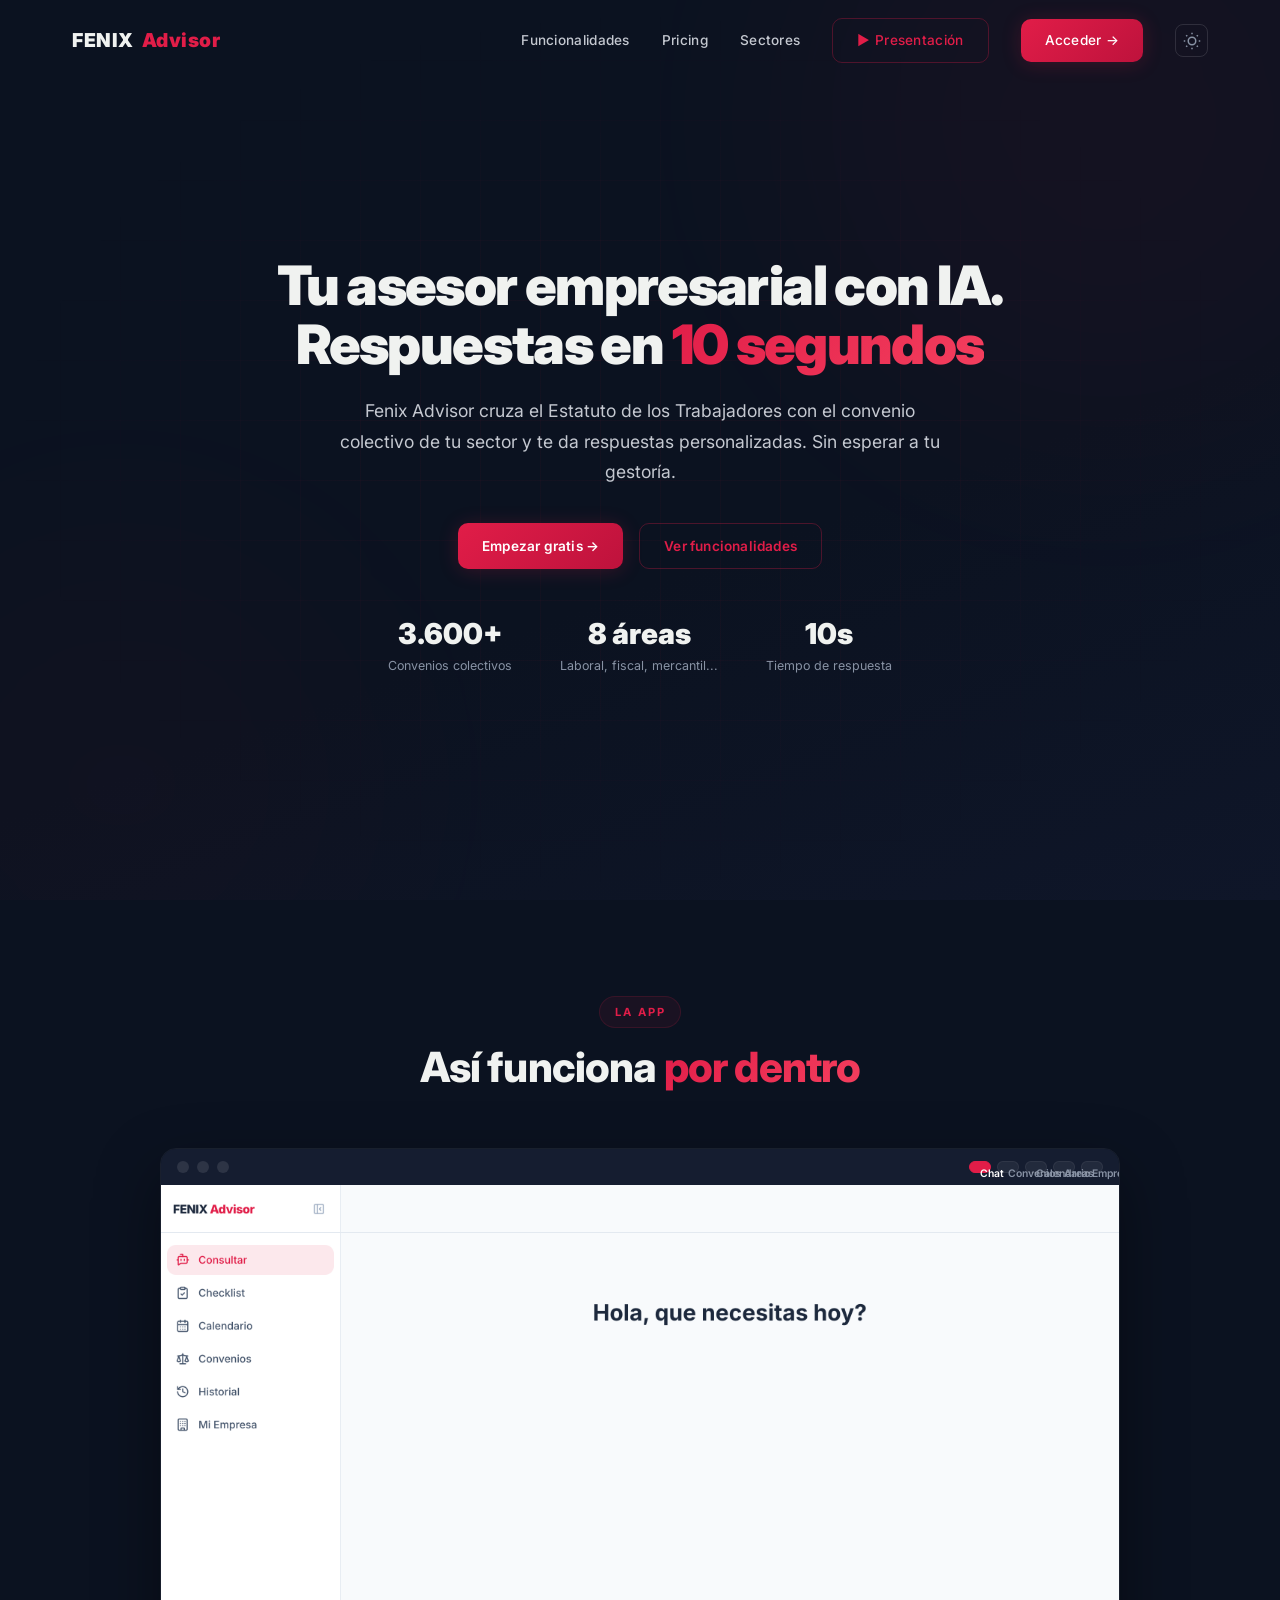
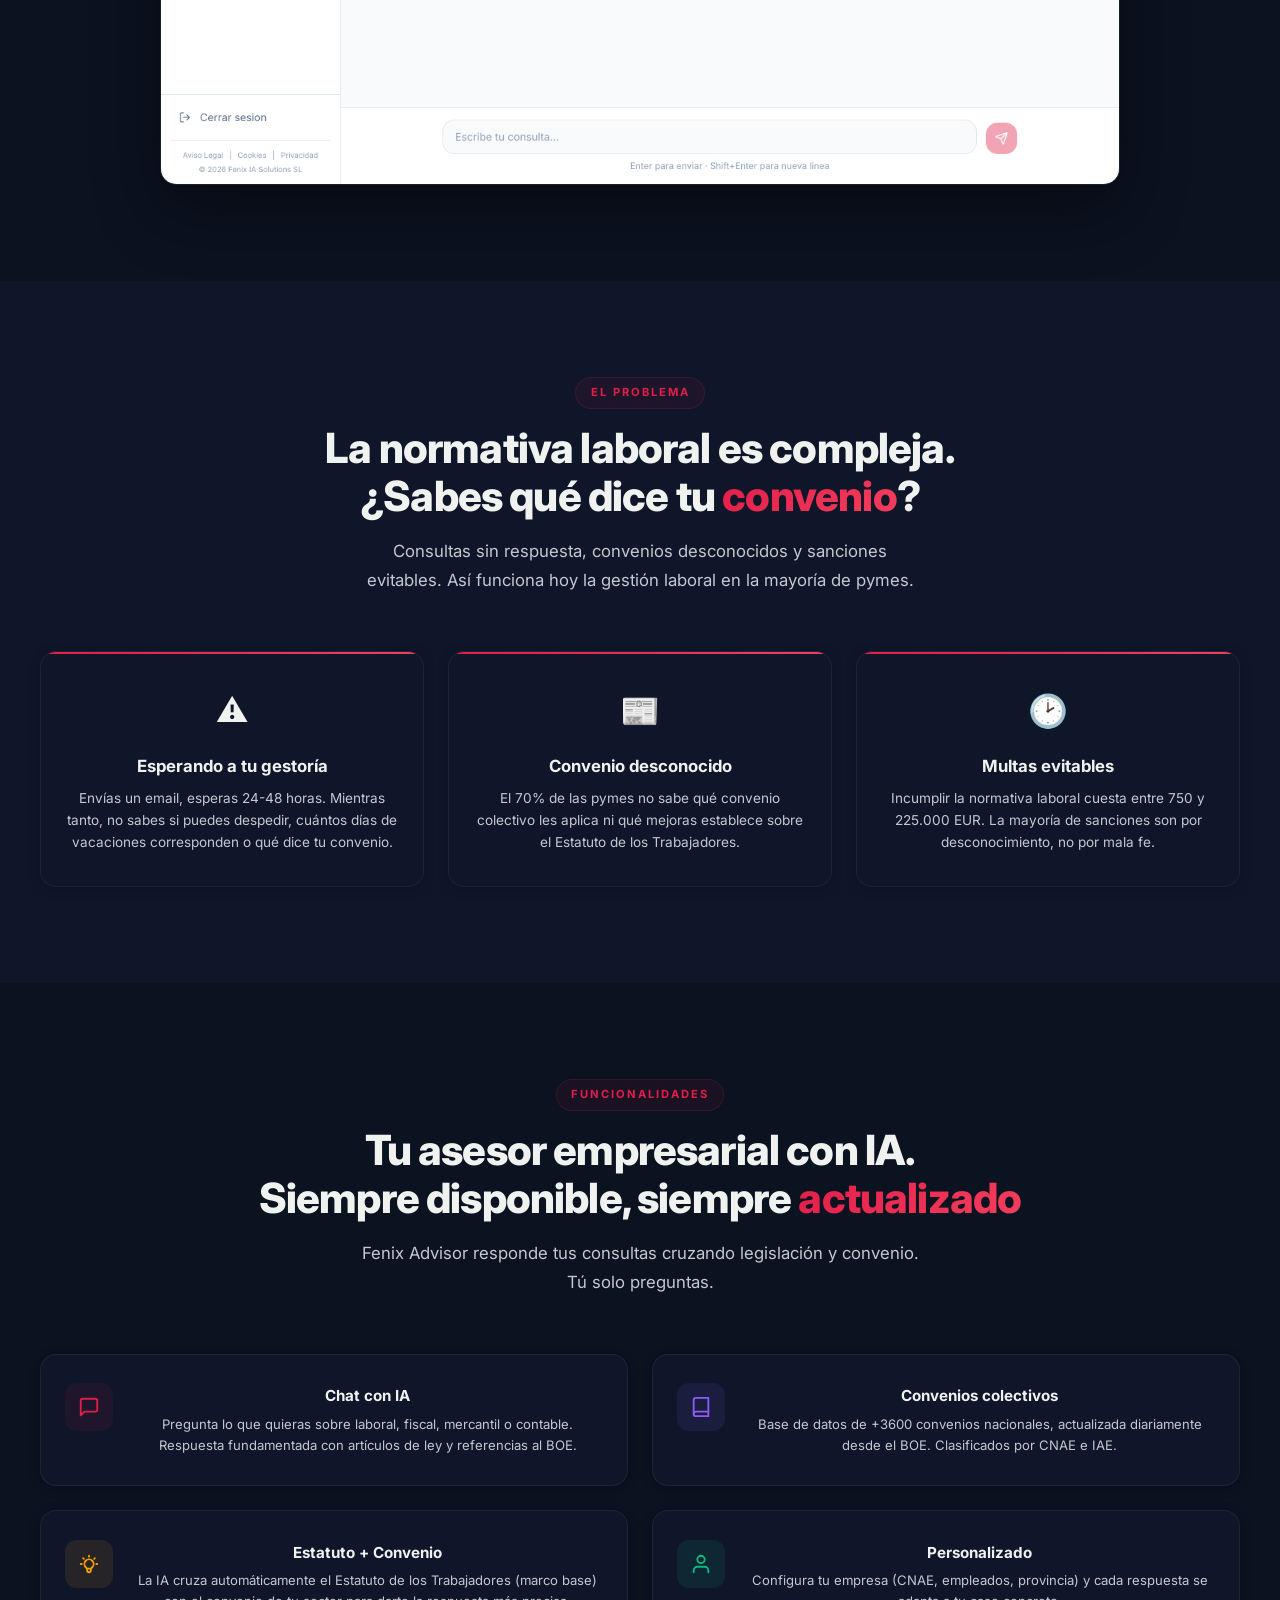
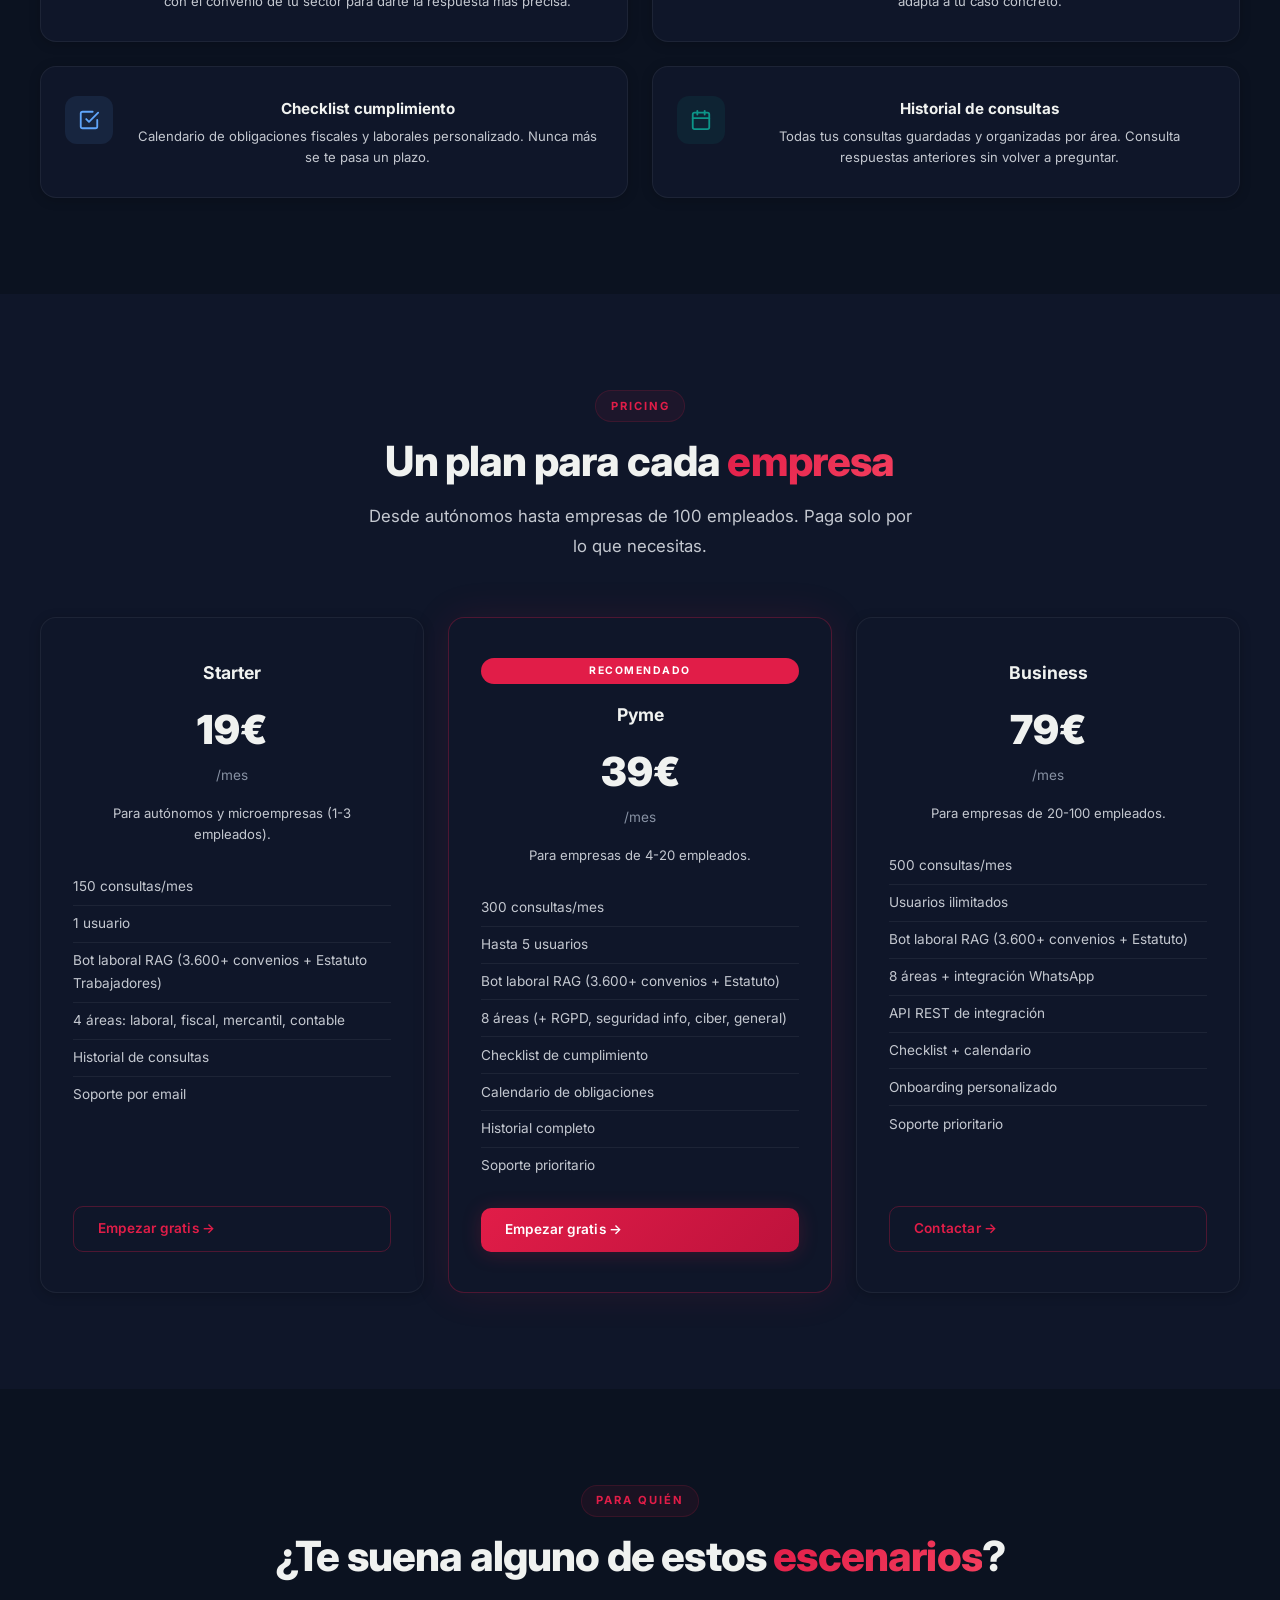
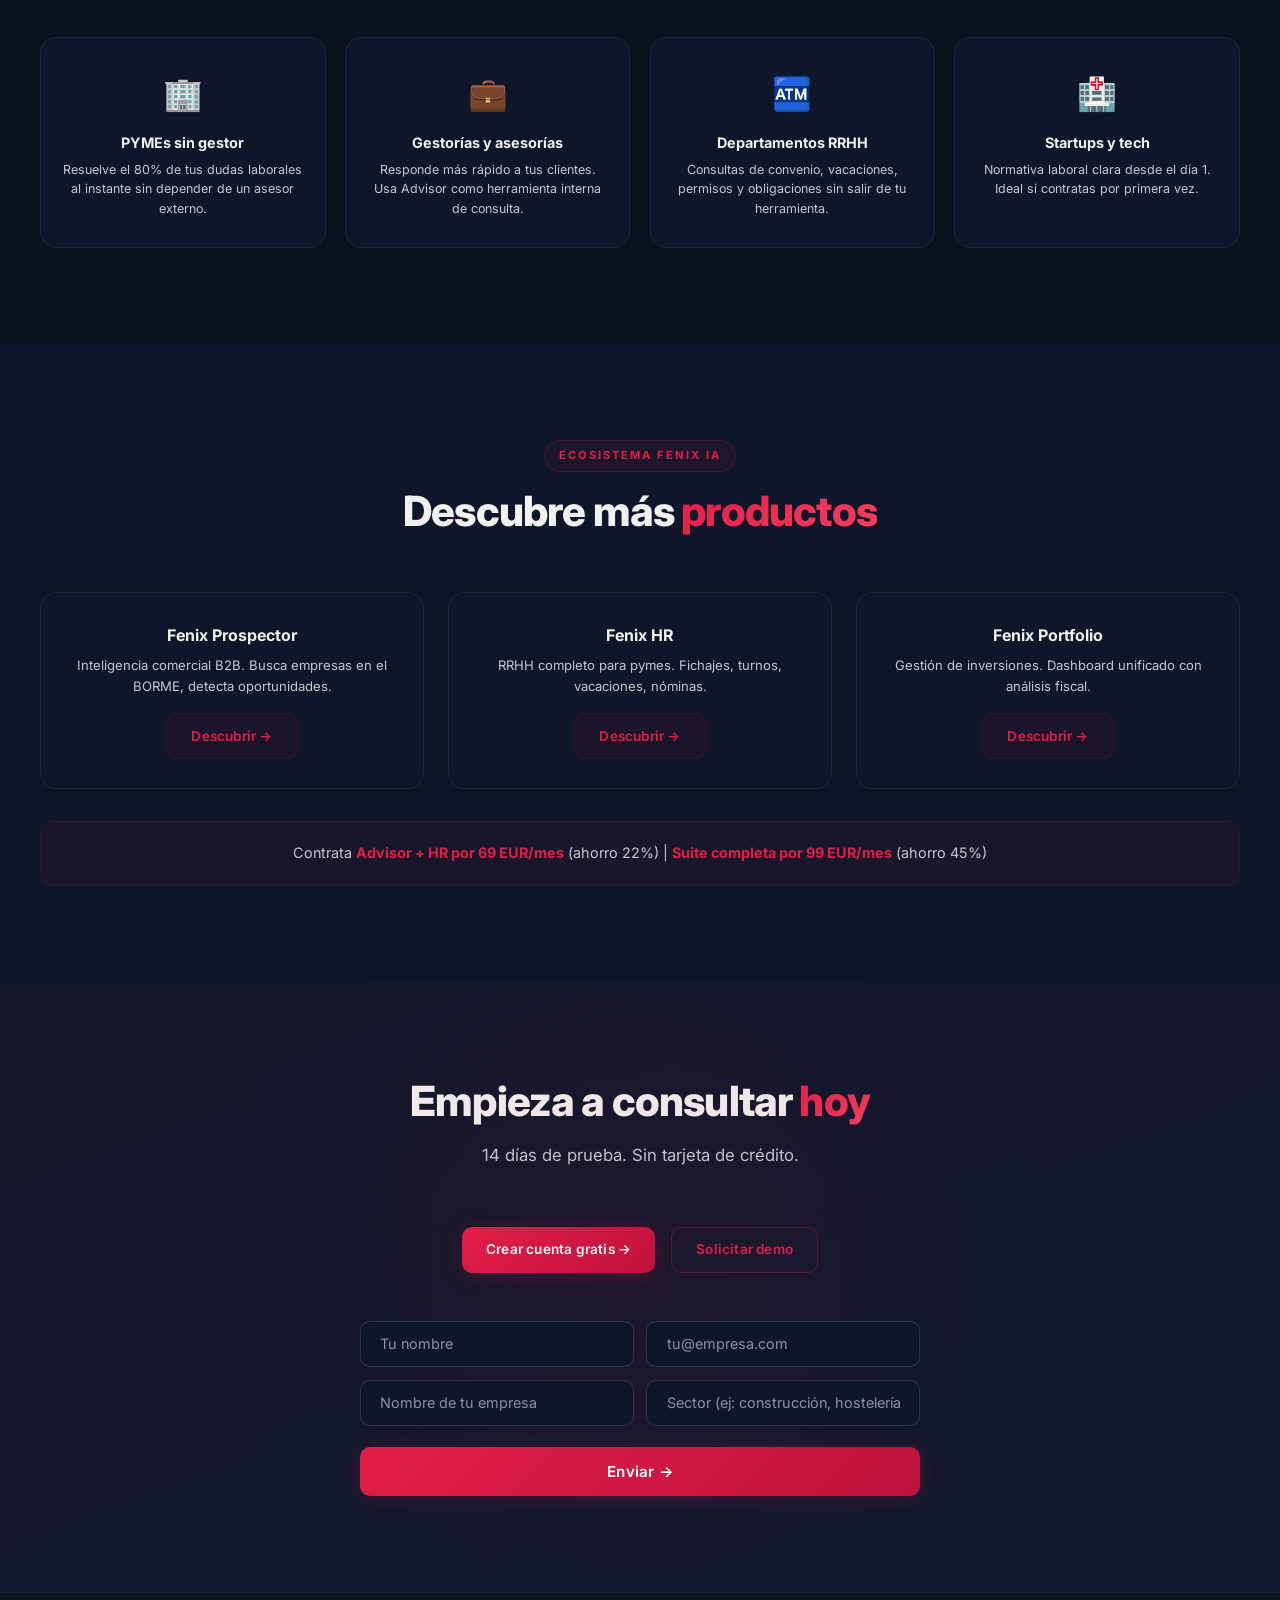
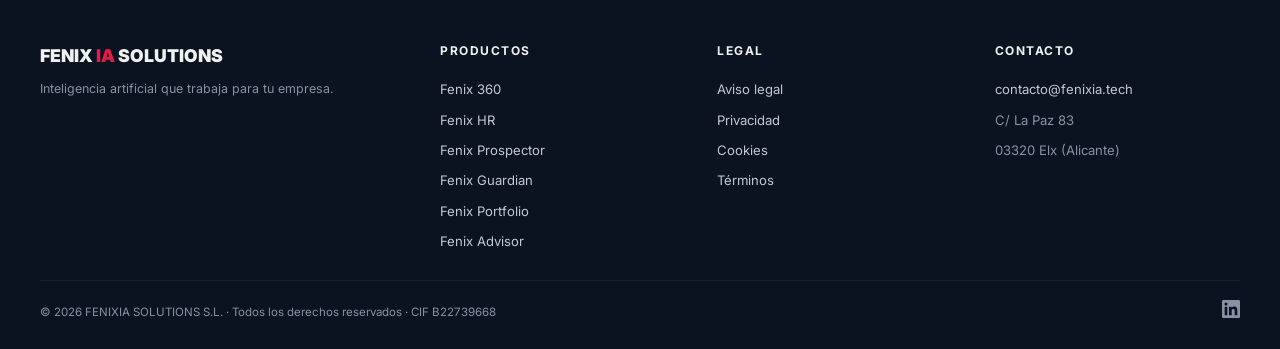
==== index.html @ 7ce241f5 "fix: Starter 150, Pyme 300 consultas/mes (margen ~75%)" ====
<!DOCTYPE html>
<html lang="es">
<head>
<meta charset="UTF-8">
<meta name="viewport" content="width=device-width, initial-scale=1.0">
<title>Fenix Advisor &mdash; Asesor empresarial con IA | Laboral, fiscal, mercantil y contable</title>

<!-- SEO -->
<meta name="description" content="Resuelve consultas laborales, fiscales, mercantiles y contables en 10 segundos con IA. Cruza automaticamente el Estatuto de los Trabajadores y el convenio colectivo de tu sector. Desde 19 EUR/mes.">
<meta name="keywords" content="asesor laboral IA, convenios colectivos, consultas laborales, estatuto trabajadores, asesoria empresarial IA, compliance laboral, CNAE convenio, asesoria fiscal IA, asesor mercantil, normativa laboral espana">
<meta name="author" content="FENIXIA SOLUTIONS S.L.">
<meta name="robots" content="index, follow">
<meta name="language" content="Spanish">
<meta name="theme-color" content="#e11d48">
<link rel="canonical" href="https://advisor.fenixia.tech/">
<link rel="icon" href="favicon.ico" sizes="any">

<!-- Open Graph -->
<meta property="og:type" content="website">
<meta property="og:url" content="https://advisor.fenixia.tech/">
<meta property="og:title" content="Fenix Advisor &mdash; Asesor empresarial con IA | Laboral, fiscal, mercantil y contable">
<meta property="og:description" content="Resuelve consultas laborales, fiscales, mercantiles y contables en 10 segundos con IA. Cruza automaticamente el Estatuto de los Trabajadores y el convenio colectivo de tu sector. Desde 19 EUR/mes.">
<meta property="og:site_name" content="Fenix Advisor">
<meta property="og:locale" content="es_ES">

<!-- Twitter Card -->
<meta name="twitter:card" content="summary_large_image">
<meta name="twitter:title" content="Fenix Advisor &mdash; Asesor empresarial con IA | Laboral, fiscal, mercantil y contable">
<meta name="twitter:description" content="Resuelve consultas laborales, fiscales, mercantiles y contables en 10 segundos con IA. Cruza automaticamente el Estatuto de los Trabajadores y el convenio colectivo de tu sector. Desde 19 EUR/mes.">

<!-- Fonts -->
<link rel="preconnect" href="https://fonts.googleapis.com">
<link rel="preconnect" href="https://fonts.gstatic.com" crossorigin>
<link href="https://fonts.googleapis.com/css2?family=Inter:wght@300;400;500;600;700;800;900&family=JetBrains+Mono:wght@400;500;600&display=swap" rel="stylesheet">

<style>
*,*::before,*::after{margin:0;padding:0;box-sizing:border-box}
:root{
  --bg:#0b1220;--bg2:#0f1629;--bg3:#151d30;
  --surface:#0f1629;--surface2:#151d30;
  --accent:#e11d48;--accent2:#f43f5e;--accent-glow:rgba(225,29,72,.12);
  --teal:#0d9488;--teal2:#0d9488;
  --emerald:#10b981;--emerald2:#34d399;
  --violet:#8b5cf6;--violet2:#a78bfa;
  --amber:#f59e0b;--amber2:#fbbf24;
  --rose:#f43f5e;
  --text:#f0f2f0;--text2:#c4c8d0;--text3:#8892a4;
  --border:rgba(255,255,255,.06);--border2:rgba(255,255,255,.12);
  --font:'Inter',system-ui,sans-serif;
  --mono:'JetBrains Mono',monospace;
  --radius:16px;
}
html.light{
  --bg:#FAFAF8;--bg2:#F0F0ED;--bg3:#E8E8E5;
  --surface:#FAFAF8;--surface2:#F0F0ED;
  --text:#1a1a2e;--text2:#4a4a5a;--text3:#6b6b7b;
  --border:rgba(0,0,0,.08);--border2:rgba(0,0,0,.12);
}
html.light nav{background:rgba(250,250,248,.88)!important}
html.light nav.scrolled{background:rgba(250,250,248,.95)!important;box-shadow:0 1px 8px rgba(0,0,0,.06)}
html.light .orb{opacity:.08}
html.light .screenshot-bar{background:var(--surface)}
.theme-toggle{background:none;border:1.5px solid var(--border2);border-radius:8px;color:var(--text3);cursor:pointer;padding:.4rem;display:flex;align-items:center;justify-content:center;transition:all .3s}
.theme-toggle:hover{border-color:var(--accent);color:var(--accent)}
html{scroll-behavior:smooth;font-size:16px}
body{font-family:var(--font);background:var(--bg);color:var(--text);line-height:1.7;overflow-x:hidden;-webkit-font-smoothing:antialiased}
a{color:var(--accent);text-decoration:none;transition:.2s}
a:hover{color:var(--accent2)}
::selection{background:var(--accent);color:#fff}

/* ── NAV ── */
.nav{position:fixed;top:0;left:0;right:0;z-index:100;padding:1.1rem 0;transition:.35s}
.nav.scrolled{background:rgba(11,18,32,.92);-webkit-backdrop-filter:blur(20px) saturate(1.4);backdrop-filter:blur(20px) saturate(1.4);border-bottom:1px solid var(--border);padding:.75rem 0;box-shadow:0 1px 12px rgba(0,0,0,.3)}
.nav-inner{max-width:1200px;margin:0 auto;padding:0 2rem;display:flex;align-items:center;justify-content:space-between}
.logo{font-weight:900;font-size:1.2rem;color:var(--text);letter-spacing:.5px;display:flex;align-items:center;gap:.5rem}
.logo img{height:32px;width:auto}
.logo span{color:var(--accent)}
.nav-links{display:flex;gap:2rem;align-items:center}
.nav-links a{color:var(--text2);font-weight:500;font-size:.85rem;letter-spacing:.3px;transition:.2s}
.nav-links a:hover{color:var(--text)}
.btn{display:inline-flex;align-items:center;gap:.5rem;padding:.65rem 1.5rem;border-radius:10px;font-weight:600;font-size:.85rem;transition:.25s;cursor:pointer;border:none;font-family:var(--font);letter-spacing:.2px}
.btn-primary{background:linear-gradient(135deg,var(--accent),#be123c);color:#fff !important;box-shadow:0 2px 20px rgba(225,29,72,.2);position:relative;overflow:hidden}
.btn-primary::after{content:'';position:absolute;top:-50%;left:-60%;width:40%;height:200%;background:linear-gradient(90deg,transparent,rgba(255,255,255,.12),transparent);transform:skewX(-25deg);transition:left .6s ease}
.btn-primary:hover::after{left:120%}
.btn-primary:hover{transform:translateY(-1px);box-shadow:0 6px 30px rgba(225,29,72,.3);color:#fff !important}
.btn-outline{background:transparent;color:var(--accent) !important;border:1.5px solid rgba(225,29,72,.3)}
.btn-outline:hover{background:rgba(225,29,72,.06);border-color:var(--accent)}
.btn-ghost{background:rgba(225,29,72,.06);color:var(--accent);border:1px solid rgba(225,29,72,.1)}
.btn-ghost:hover{background:rgba(225,29,72,.1)}

/* Mobile */
.mobile-toggle{display:none;background:none;border:none;color:var(--accent);font-size:1.5rem;cursor:pointer;padding:.5rem}
.mobile-menu{position:fixed;top:0;right:-100%;width:min(320px,85vw);height:100vh;background:var(--bg2);padding:5rem 2rem 2rem;transition:right .35s;z-index:99;border-left:1px solid var(--border);box-shadow:-4px 0 24px rgba(0,0,0,.3)}
.mobile-menu.open{right:0}
.mobile-overlay{position:fixed;inset:0;background:rgba(0,0,0,.4);opacity:0;visibility:hidden;transition:.3s;z-index:98}
.mobile-overlay.open{opacity:1;visibility:visible}
.mobile-menu a{display:block;padding:.9rem 0;color:var(--text2);font-size:.95rem;border-bottom:1px solid var(--border)}
.mobile-menu a:hover{color:var(--accent)}
.mobile-menu .btn{margin-top:1.5rem;width:100%;justify-content:center}

/* ── HERO ── */
.hero{min-height:100vh;display:flex;align-items:center;justify-content:center;position:relative;overflow:hidden;padding:8rem 2rem 6rem;background:linear-gradient(160deg,var(--bg) 60%,var(--bg2) 100%)}
.hero-bg{position:absolute;inset:0;overflow:hidden;pointer-events:none}
.hero-bg .orb{position:absolute;border-radius:50%;filter:blur(120px);opacity:.25}
.hero-bg .orb-1{width:600px;height:600px;background:rgba(225,29,72,.18);top:-20%;right:-10%;animation:float-orb 12s ease-in-out infinite}
.hero-bg .orb-2{width:500px;height:500px;background:rgba(225,29,72,.1);bottom:-15%;left:-10%;animation:float-orb 15s ease-in-out infinite reverse}
.hero-bg .grid-lines{position:absolute;inset:0;background-image:linear-gradient(rgba(225,29,72,.04) 1px,transparent 1px),linear-gradient(90deg,rgba(225,29,72,.04) 1px,transparent 1px);background-size:60px 60px;-webkit-mask-image:radial-gradient(ellipse at 50% 50%,black 30%,transparent 70%);mask-image:radial-gradient(ellipse at 50% 50%,black 30%,transparent 70%)}
@keyframes float-orb{0%,100%{transform:translate(0,0) scale(1)}50%{transform:translate(30px,-20px) scale(1.05)}}

.hero-content{text-align:center;max-width:800px;position:relative;z-index:1}
.hero h1{font-size:clamp(2.2rem,5vw,3.4rem);font-weight:900;line-height:1.08;color:var(--text);margin-bottom:1.4rem;letter-spacing:-.03em}
.hero h1 .gradient{background:linear-gradient(135deg,var(--accent),var(--accent2));-webkit-background-clip:text;-webkit-text-fill-color:transparent;background-clip:text}
.hero .sub{font-size:1.1rem;color:var(--text2);line-height:1.75;margin-bottom:2.2rem;max-width:600px;margin-left:auto;margin-right:auto}
.hero-ctas{display:flex;gap:1rem;justify-content:center;flex-wrap:wrap}
.hero-stats{display:flex;justify-content:center;gap:3rem;margin-top:3rem;flex-wrap:wrap}
.hero-stat{text-align:center}
.hero-stat .stat-num{font-size:1.8rem;font-weight:900;color:var(--text);line-height:1.2}
.hero-stat .stat-label{font-size:.78rem;color:var(--text3);margin-top:.2rem}

/* ── SECTIONS ── */
section{padding:6rem 2rem}
.container{max-width:1200px;margin:0 auto}
.section-header{margin-bottom:3.5rem}
.tag{display:inline-flex;align-items:center;gap:.4rem;font-size:.7rem;font-weight:700;letter-spacing:2px;text-transform:uppercase;color:var(--accent);margin-bottom:1rem;padding:.35rem .9rem;border-radius:100px;background:rgba(225,29,72,.07);border:1px solid rgba(225,29,72,.15)}
.stitle{font-size:clamp(1.8rem,3.5vw,2.6rem);font-weight:800;color:var(--text);line-height:1.15;margin-bottom:1rem;letter-spacing:-.02em}
.stitle .hl{background:linear-gradient(135deg,var(--accent),var(--accent2));-webkit-background-clip:text;-webkit-text-fill-color:transparent;background-clip:text}
.stitle .hl2{background:linear-gradient(135deg,var(--emerald),var(--teal2));-webkit-background-clip:text;-webkit-text-fill-color:transparent;background-clip:text}
.sdesc{color:var(--text2);font-size:1.05rem;max-width:560px;line-height:1.75}
.center{text-align:center}
.center .sdesc{margin:0 auto}
.alt-bg{background:var(--bg2)}

/* Screenshot / Slideshow */
.screenshot-wrapper{max-width:960px;margin:0 auto;border-radius:16px;overflow:hidden;box-shadow:0 24px 64px rgba(0,0,0,.4);border:1px solid var(--border)}
.screenshot-bar{background:var(--bg3);padding:12px 16px;display:flex;align-items:center;gap:8px}
.screenshot-bar span{width:12px;height:12px;border-radius:50%;background:rgba(255,255,255,.1)}
.slideshow{position:relative;background:var(--bg2);min-height:200px}
.slideshow .slide{width:100%;display:none;transition:opacity .5s}
.slideshow .slide.active{display:block}
.slideshow-nav{margin-left:auto;display:flex;gap:6px}
.slideshow-nav .dot{padding:3px 10px;border-radius:6px;font-size:.65rem;font-weight:600;cursor:pointer;background:rgba(255,255,255,.06);color:var(--text3);border:1px solid var(--border);transition:all .25s}
.slideshow-nav .dot.active{background:var(--accent);color:#fff;border-color:var(--accent)}
.screenshot-body{background:var(--bg2);padding:32px 40px;font-family:var(--mono);font-size:13px;color:var(--text3);line-height:2}
.screenshot-body .hl-blue{color:#60a5fa}
.screenshot-body .hl-amber{color:#fbbf24}
.screenshot-body .hl-green{color:#4ade80}
.screenshot-body .hl-white{color:var(--text)}
.screenshot-body .hl-cyan{color:#22d3ee}
.chat-header{font-size:.75rem;font-weight:700;letter-spacing:1px;text-transform:uppercase;color:var(--text3);margin-bottom:1.2rem;padding-bottom:.8rem;border-bottom:1px solid var(--border)}
.chat-msg{margin-bottom:1.2rem;padding:.8rem 1rem;border-radius:10px}
.chat-msg.user{background:rgba(225,29,72,.06);border:1px solid rgba(225,29,72,.12)}
.chat-msg.assistant{background:rgba(96,165,250,.04);border:1px solid rgba(96,165,250,.1)}
.chat-role{font-size:.7rem;font-weight:700;letter-spacing:1px;text-transform:uppercase;margin-bottom:.4rem}
.chat-msg.user .chat-role{color:var(--accent)}
.chat-msg.assistant .chat-role{color:#60a5fa}
.chat-msg p{font-family:var(--font);font-size:.85rem;color:var(--text2);line-height:1.7;margin:0}
.chat-msg .chat-ref{font-family:var(--mono);font-size:.75rem;color:var(--text3);margin-top:.6rem;padding-top:.5rem;border-top:1px solid var(--border)}

/* Dolor cards */
.dolor-grid{display:grid;grid-template-columns:repeat(3,1fr);gap:1.5rem}
.dolor-card{background:var(--surface);border-radius:var(--radius);padding:2rem 1.6rem;border:1px solid var(--border);position:relative;overflow:hidden;transition:.35s;box-shadow:0 2px 12px rgba(0,0,0,.2)}
.dolor-card:hover{border-color:rgba(225,29,72,.2);transform:translateY(-4px) scale(1.03);box-shadow:0 20px 60px rgba(0,0,0,.3)}
.dolor-card-accent{position:absolute;top:0;left:0;right:0;height:2px;background:linear-gradient(90deg,var(--accent),var(--accent2))}
.dolor-ico{font-size:2rem;margin-bottom:.8rem}
.dolor-card h4{font-size:1.05rem;font-weight:700;color:var(--text);margin-bottom:.4rem}
.dolor-card p{font-size:.85rem;color:var(--text2);line-height:1.65}

/* Feature cards */
.feat-grid{display:grid;grid-template-columns:repeat(2,1fr);gap:1.5rem}
.feat-card{background:var(--surface);border-radius:var(--radius);padding:1.8rem 1.5rem;border:1px solid var(--border);display:flex;gap:1.2rem;align-items:flex-start;transition:.35s;box-shadow:0 2px 12px rgba(0,0,0,.2)}
.feat-card:hover{border-color:rgba(225,29,72,.2);transform:translateY(-4px) scale(1.03);box-shadow:0 20px 60px rgba(0,0,0,.3)}
.feat-ico{width:48px;height:48px;border-radius:12px;display:flex;align-items:center;justify-content:center;font-size:1.4rem;flex-shrink:0;background:rgba(225,29,72,.08)}
.feat-card:nth-child(2) .feat-ico{background:rgba(139,92,246,.1)}
.feat-card:nth-child(3) .feat-ico{background:rgba(245,158,11,.1)}
.feat-card:nth-child(4) .feat-ico{background:rgba(16,185,129,.1)}
.feat-card:nth-child(5) .feat-ico{background:rgba(96,165,250,.1)}
.feat-card:nth-child(6) .feat-ico{background:rgba(13,148,136,.1)}
.feat-name{font-size:.95rem;font-weight:700;color:var(--text);margin-bottom:.3rem}
.feat-desc{font-size:.82rem;color:var(--text2);line-height:1.6}

/* Pricing */
.pricing-grid{display:grid;grid-template-columns:repeat(3,1fr);gap:1.5rem}
.price-card{background:var(--surface);border-radius:var(--radius);padding:2.5rem 2rem;border:1px solid var(--border);text-align:center;transition:.35s;box-shadow:0 2px 12px rgba(0,0,0,.2);display:flex;flex-direction:column}
.price-card:hover{border-color:rgba(225,29,72,.2);transform:translateY(-4px) scale(1.03);box-shadow:0 20px 60px rgba(0,0,0,.3)}
.price-card.featured{border-color:rgba(225,29,72,.3);box-shadow:0 0 40px rgba(225,29,72,.1)}
.price-card.featured:hover{box-shadow:0 0 60px rgba(225,29,72,.15)}
.price-badge{display:inline-block;font-size:.65rem;font-weight:700;letter-spacing:1.5px;text-transform:uppercase;color:#fff;background:var(--accent);padding:.25rem .7rem;border-radius:100px;margin-bottom:1rem}
.price-name{font-size:1.1rem;font-weight:700;color:var(--text);margin-bottom:.5rem}
.price-amount{font-size:2.5rem;font-weight:900;color:var(--text)}
.price-period{font-size:.85rem;color:var(--text3)}
.price-desc{font-size:.82rem;color:var(--text2);margin:1rem 0 1.5rem;line-height:1.6}
.price-features{list-style:none;text-align:left;margin-bottom:1.5rem;flex:1}
.price-features li{padding:.4rem 0;font-size:.85rem;color:var(--text2);border-bottom:1px solid var(--border)}
.price-features li:last-child{border-bottom:none}
.pricing-note{color:var(--text3);font-size:.9rem;margin-top:2rem}

/* Who cards */
.who-grid{display:grid;grid-template-columns:repeat(4,1fr);gap:1.2rem}
.who-card{background:var(--surface);border-radius:var(--radius);padding:1.8rem 1.3rem;border:1px solid var(--border);text-align:center;transition:.35s;box-shadow:0 2px 12px rgba(0,0,0,.2)}
.who-card:hover{border-color:rgba(225,29,72,.2);transform:translateY(-4px) scale(1.03);box-shadow:0 20px 60px rgba(0,0,0,.3)}
.who-ico{font-size:2rem;margin-bottom:.6rem}
.who-card h4{font-size:.9rem;font-weight:700;color:var(--text);margin-bottom:.3rem}
.who-card p{font-size:.78rem;color:var(--text2);line-height:1.55}

/* Cross-sell */
.cross-grid{display:grid;grid-template-columns:repeat(3,1fr);gap:1.5rem}
.cross-card{background:var(--surface);border-radius:var(--radius);padding:1.8rem 1.5rem;border:1px solid var(--border);text-align:center;transition:.35s;box-shadow:0 2px 12px rgba(0,0,0,.2)}
.cross-card:hover{border-color:rgba(225,29,72,.2);transform:translateY(-3px);box-shadow:0 16px 50px rgba(0,0,0,.3)}
.cross-card h4{font-size:1rem;font-weight:700;color:var(--text);margin-bottom:.4rem}
.cross-card p{font-size:.82rem;color:var(--text2);line-height:1.6;margin-bottom:1rem}
.bundle-text{color:var(--text2);font-size:.9rem;margin-top:2rem;line-height:1.7;text-align:center;padding:1.2rem;background:rgba(225,29,72,.04);border:1px solid rgba(225,29,72,.1);border-radius:12px}
.bundle-text strong{color:var(--accent)}

/* CTA */
.cta-section{position:relative;overflow:hidden;background:var(--bg2)}
.cta-section::before{content:'';position:absolute;inset:0;background:linear-gradient(160deg,rgba(225,29,72,.03),rgba(139,92,246,.02));pointer-events:none}
.cta-section::after{content:'';position:absolute;top:50%;left:50%;width:800px;height:800px;transform:translate(-50%,-50%);background:radial-gradient(circle,rgba(225,29,72,.05),transparent 60%);pointer-events:none}
.cta-box{max-width:560px;margin:0 auto;position:relative;z-index:1}
.form-row{display:flex;gap:.8rem;margin-bottom:.8rem}
.cta-form input{padding:.85rem 1.2rem;border-radius:10px;border:1px solid var(--border2);background:var(--surface);color:var(--text);font-family:var(--font);font-size:.9rem;outline:none;transition:.25s;width:100%}
.cta-form input:focus{border-color:var(--accent);box-shadow:0 0 0 3px rgba(225,29,72,.1)}
.cta-form input::placeholder{color:var(--text3)}
.cta-submit{width:100%;justify-content:center;padding:.95rem;font-size:.95rem;margin-top:.5rem}
.cta-hint{font-size:.72rem;color:var(--text3);text-align:center;margin-top:.6rem}
.success-msg{display:none;padding:2rem;background:rgba(225,29,72,.06);border-radius:14px;border:1px solid rgba(225,29,72,.15);text-align:center}
.success-msg .check{font-size:1.5rem;font-weight:800;color:var(--accent);margin-bottom:.4rem}
.success-msg p{color:var(--text2);font-size:.95rem}

/* Footer */
footer{background:var(--bg);border-top:1px solid var(--border);padding:3rem 2rem 1.5rem}
.ft-inner{max-width:1200px;margin:0 auto;display:grid;grid-template-columns:1.5fr 1fr 1fr 1fr;gap:2rem}
.ft-brand-name{font-weight:900;font-size:1.1rem;color:var(--text);margin-bottom:.5rem}
.ft-brand-name span{color:var(--accent)}
.ft-brand-desc{font-size:.78rem;color:var(--text3);line-height:1.6}
.ft-col h4{font-size:.75rem;font-weight:700;text-transform:uppercase;letter-spacing:1.5px;color:var(--text);margin-bottom:.8rem}
.ft-col a{display:block;color:var(--text2);font-size:.82rem;padding:.25rem 0;transition:.2s}
.ft-col a:hover{color:var(--accent)}
.ft-bottom{max-width:1200px;margin:1.5rem auto 0;padding-top:1.2rem;border-top:1px solid var(--border);display:flex;justify-content:space-between;align-items:center;flex-wrap:wrap;gap:.8rem}
.ft-copy{color:var(--text3);font-size:.72rem}
.ft-linkedin{color:var(--text3);font-size:.82rem;transition:.2s}
.ft-linkedin:hover{color:var(--accent)}

/* Animations */
.reveal{opacity:0;transform:translateY(28px);transition:all .6s cubic-bezier(.16,1,.3,1)}
.reveal.visible{opacity:1;transform:translateY(0)}
.reveal-d1{transition-delay:.1s}
.reveal-d2{transition-delay:.2s}
.reveal-d3{transition-delay:.3s}
.reveal-d4{transition-delay:.4s}
.reveal-d5{transition-delay:.5s}

/* Responsive */
@media(max-width:900px){
  .hero h1{font-size:2.2rem}
  .dolor-grid{grid-template-columns:1fr}
  .feat-grid{grid-template-columns:1fr}
  .who-grid{grid-template-columns:repeat(2,1fr)}
  .pricing-grid{grid-template-columns:1fr}
  .cross-grid{grid-template-columns:1fr}
  .nav-links{display:none}
  .mobile-toggle{display:block}
  .form-row{flex-direction:column}
  .ft-inner{grid-template-columns:1fr 1fr;gap:1.5rem}
  .screenshot-body{padding:20px;font-size:11px}
}
@media(max-width:600px){
  nav .nav-inner{padding:0 1.2rem}
  section{padding:4rem 1.2rem}
  .hero{padding:6rem 1.2rem 4rem;min-height:auto}
  .hero h1{font-size:1.8rem}
  .hero-stats{gap:1.5rem}
  .who-grid{grid-template-columns:1fr}
  .btn{padding:.85rem 1.5rem;font-size:.88rem;min-height:44px}
  .hero-ctas{flex-direction:column;width:100%}
  .hero-ctas .btn{width:100%;justify-content:center}
  .cta-form input{font-size:16px}
  .cta-form button{min-height:48px}
  .ft-inner{grid-template-columns:1fr;text-align:center}
  .ft-bottom{flex-direction:column;text-align:center}
}
</style>

<script type="application/ld+json">
{
  "@context":"https://schema.org",
  "@type":"SoftwareApplication",
  "name":"Fenix Advisor",
  "applicationCategory":"BusinessApplication",
  "operatingSystem":"Web",
  "description":"Asesor empresarial con IA para pymes. 8 areas: laboral, fiscal, mercantil, contable, RGPD, ciberseguridad. Cruza el Estatuto de los Trabajadores con el convenio colectivo de tu sector y te da respuestas personalizadas en 10 segundos.",
  "provider":{"@type":"Organization","name":"FENIXIA SOLUTIONS S.L.","url":"https://advisor.fenixia.tech"},
  "featureList":["Chat con IA laboral, fiscal y mercantil","Base de datos de +3600 convenios colectivos","Cruce automatico Estatuto + Convenio","Configuracion personalizada por empresa","Checklist de cumplimiento","Historial de consultas"],
  "offers":[
    {"@type":"Offer","name":"Starter","price":"19","priceCurrency":"EUR","description":"Para autonomos y microempresas. Consultas ilimitadas, 1 usuario, convenio aplicable."},
    {"@type":"Offer","name":"Pyme","price":"39","priceCurrency":"EUR","description":"Para empresas de 4-20 empleados. Multi-usuario, checklist, calendario, historial completo."},
    {"@type":"Offer","name":"Business","price":"79","priceCurrency":"EUR","description":"Para empresas de 20-100 empleados. Todas las areas, API, soporte prioritario."}
  ]
}
</script>
</head>
<body>

<!-- NAV -->
<nav class="nav" id="navbar">
  <div class="nav-inner">
    <div class="logo">FENIX <span>Advisor</span></div>
    <div class="nav-links">
      <a href="#solucion">Funcionalidades</a>
      <a href="#pricing">Pricing</a>
      <a href="#sectores">Sectores</a>
      <a href="presentacion.html" class="btn btn-outline">&#9654; Presentaci&oacute;n</a>
      <a href="https://app.advisor.fenixia.tech" class="btn btn-primary" target="_blank" rel="noopener">Acceder &rarr;</a>
      <button type="button" class="theme-toggle" onclick="toggleTheme()" aria-label="Cambiar tema" title="Cambiar tema">
        <svg class="icon-sun" width="18" height="18" viewBox="0 0 24 24" fill="none" stroke="currentColor" stroke-width="2"><circle cx="12" cy="12" r="5"/><line x1="12" y1="1" x2="12" y2="3"/><line x1="12" y1="21" x2="12" y2="23"/><line x1="4.22" y1="4.22" x2="5.64" y2="5.64"/><line x1="18.36" y1="18.36" x2="19.78" y2="19.78"/><line x1="1" y1="12" x2="3" y2="12"/><line x1="21" y1="12" x2="23" y2="12"/><line x1="4.22" y1="19.78" x2="5.64" y2="18.36"/><line x1="18.36" y1="5.64" x2="19.78" y2="4.22"/></svg>
        <svg class="icon-moon" width="18" height="18" viewBox="0 0 24 24" fill="none" stroke="currentColor" stroke-width="2" style="display:none"><path d="M21 12.79A9 9 0 1 1 11.21 3 7 7 0 0 0 21 12.79z"/></svg>
      </button>
    </div>
    <button class="mobile-toggle" onclick="toggleMenu()" aria-label="Men&uacute;">&#9776;</button>
  </div>
</nav>

<div class="mobile-overlay" onclick="toggleMenu()"></div>
<div class="mobile-menu">
  <a href="#solucion" onclick="toggleMenu()">Funcionalidades</a>
  <a href="#pricing" onclick="toggleMenu()">Pricing</a>
  <a href="#sectores" onclick="toggleMenu()">Sectores</a>
  <a href="presentacion.html" class="btn btn-outline" onclick="toggleMenu()">&#9654; Presentaci&oacute;n</a>
  <a href="https://app.advisor.fenixia.tech" class="btn btn-primary" onclick="toggleMenu()" target="_blank" rel="noopener">Acceder &rarr;</a>
</div>

<!-- HERO -->
<section class="hero">
  <div class="hero-bg">
    <div class="orb orb-1"></div>
    <div class="orb orb-2"></div>
    <div class="grid-lines"></div>
  </div>
  <div class="hero-content reveal">
    <h1>Tu asesor empresarial con IA.<br>Respuestas en <span class="gradient">10 segundos</span></h1>
    <p class="sub">Fenix Advisor cruza el Estatuto de los Trabajadores con el convenio colectivo de tu sector y te da respuestas personalizadas. Sin esperar a tu gestor&iacute;a.</p>
    <div class="hero-ctas">
      <a href="https://app.advisor.fenixia.tech/register" class="btn btn-primary" target="_blank" rel="noopener">Empezar gratis &rarr;</a>
      <a href="#solucion" class="btn btn-outline">Ver funcionalidades</a>
    </div>
    <div class="hero-stats">
      <div class="hero-stat">
        <div class="stat-num">3.600+</div>
        <div class="stat-label">Convenios colectivos</div>
      </div>
      <div class="hero-stat">
        <div class="stat-num">8 &aacute;reas</div>
        <div class="stat-label">Laboral, fiscal, mercantil...</div>
      </div>
      <div class="hero-stat">
        <div class="stat-num">10s</div>
        <div class="stat-label">Tiempo de respuesta</div>
      </div>
    </div>
  </div>
</section>

<!-- APP DEMO SLIDESHOW -->
<section>
  <div class="container center">
    <div class="section-header">
      <span class="tag">La app</span>
      <h2 class="stitle">As&iacute; funciona <span class="hl">por dentro</span></h2>
    </div>
    <div class="screenshot-wrapper reveal">
      <div class="screenshot-bar">
        <span></span><span></span><span></span>
        <div class="slideshow-nav" id="advisorNav"></div>
      </div>
      <div class="slideshow" id="advisorSlideshow">
        <img src="screenshots/demo_01_chat.png" alt="Chat con IA" class="slide active" data-label="Chat">
        <img src="screenshots/demo_02_convenios.png" alt="Convenios Colectivos" class="slide" data-label="Convenios">
        <img src="screenshots/demo_04_calendario.png" alt="Calendario" class="slide" data-label="Calendario">
        <img src="screenshots/demo_05_areas.png" alt="Areas" class="slide" data-label="Areas">
        <img src="screenshots/demo_06_perfil.png" alt="Perfil empresa" class="slide" data-label="Empresa">
      </div>
    </div>
  </div>
</section>

<!-- DOLOR -->
<section class="alt-bg" id="problema">
  <div class="container center">
    <div class="section-header">
      <span class="tag">El problema</span>
      <h2 class="stitle">La normativa laboral es compleja.<br>&iquest;Sabes qu&eacute; dice tu <span class="hl">convenio</span>?</h2>
      <p class="sdesc">Consultas sin respuesta, convenios desconocidos y sanciones evitables. As&iacute; funciona hoy la gesti&oacute;n laboral en la mayor&iacute;a de pymes.</p>
    </div>
    <div class="dolor-grid">
      <div class="dolor-card reveal">
        <div class="dolor-card-accent"></div>
        <div class="dolor-ico">&#9888;&#65039;</div>
        <h4>Esperando a tu gestor&iacute;a</h4>
        <p>Env&iacute;as un email, esperas 24-48 horas. Mientras tanto, no sabes si puedes despedir, cu&aacute;ntos d&iacute;as de vacaciones corresponden o qu&eacute; dice tu convenio.</p>
      </div>
      <div class="dolor-card reveal reveal-d1">
        <div class="dolor-card-accent"></div>
        <div class="dolor-ico">&#128240;</div>
        <h4>Convenio desconocido</h4>
        <p>El 70% de las pymes no sabe qu&eacute; convenio colectivo les aplica ni qu&eacute; mejoras establece sobre el Estatuto de los Trabajadores.</p>
      </div>
      <div class="dolor-card reveal reveal-d2">
        <div class="dolor-card-accent"></div>
        <div class="dolor-ico">&#128337;</div>
        <h4>Multas evitables</h4>
        <p>Incumplir la normativa laboral cuesta entre 750 y 225.000 EUR. La mayor&iacute;a de sanciones son por desconocimiento, no por mala fe.</p>
      </div>
    </div>
  </div>
</section>

<!-- SOLUCION -->
<section id="solucion">
  <div class="container center">
    <div class="section-header">
      <span class="tag">Funcionalidades</span>
      <h2 class="stitle">Tu asesor empresarial con IA.<br>Siempre disponible, siempre <span class="hl">actualizado</span></h2>
      <p class="sdesc">Fenix Advisor responde tus consultas cruzando legislaci&oacute;n y convenio. T&uacute; solo preguntas.</p>
    </div>
    <div class="feat-grid">
      <div class="feat-card reveal">
        <div class="feat-ico">
          <svg width="22" height="22" fill="none" stroke="var(--accent)" stroke-width="2" stroke-linecap="round" stroke-linejoin="round" viewBox="0 0 24 24"><path d="M21 15a2 2 0 0 1-2 2H7l-4 4V5a2 2 0 0 1 2-2h14a2 2 0 0 1 2 2z"/></svg>
        </div>
        <div>
          <div class="feat-name">Chat con IA</div>
          <div class="feat-desc">Pregunta lo que quieras sobre laboral, fiscal, mercantil o contable. Respuesta fundamentada con art&iacute;culos de ley y referencias al BOE.</div>
        </div>
      </div>
      <div class="feat-card reveal reveal-d1">
        <div class="feat-ico">
          <svg width="22" height="22" fill="none" stroke="var(--violet)" stroke-width="2" stroke-linecap="round" stroke-linejoin="round" viewBox="0 0 24 24"><path d="M4 19.5A2.5 2.5 0 0 1 6.5 17H20"/><path d="M6.5 2H20v20H6.5A2.5 2.5 0 0 1 4 19.5v-15A2.5 2.5 0 0 1 6.5 2z"/></svg>
        </div>
        <div>
          <div class="feat-name">Convenios colectivos</div>
          <div class="feat-desc">Base de datos de +3600 convenios nacionales, actualizada diariamente desde el BOE. Clasificados por CNAE e IAE.</div>
        </div>
      </div>
      <div class="feat-card reveal reveal-d2">
        <div class="feat-ico">
          <svg width="22" height="22" fill="none" stroke="var(--amber)" stroke-width="2" stroke-linecap="round" stroke-linejoin="round" viewBox="0 0 24 24"><path d="M9.663 17h4.673M12 3v1m6.364 1.636l-.707.707M21 12h-1M4 12H3m3.343-5.657l-.707-.707m2.828 9.9a5 5 0 1 1 7.072 0l-.548.547A3.374 3.374 0 0 0 14 18.469V19a2 2 0 1 1-4 0v-.531c0-.895-.356-1.754-.988-2.386l-.548-.547z"/></svg>
        </div>
        <div>
          <div class="feat-name">Estatuto + Convenio</div>
          <div class="feat-desc">La IA cruza autom&aacute;ticamente el Estatuto de los Trabajadores (marco base) con el convenio de tu sector para darte la respuesta m&aacute;s precisa.</div>
        </div>
      </div>
      <div class="feat-card reveal reveal-d3">
        <div class="feat-ico">
          <svg width="22" height="22" fill="none" stroke="var(--emerald)" stroke-width="2" stroke-linecap="round" stroke-linejoin="round" viewBox="0 0 24 24"><path d="M20 21v-2a4 4 0 0 0-4-4H8a4 4 0 0 0-4 4v2"/><circle cx="12" cy="7" r="4"/></svg>
        </div>
        <div>
          <div class="feat-name">Personalizado</div>
          <div class="feat-desc">Configura tu empresa (CNAE, empleados, provincia) y cada respuesta se adapta a tu caso concreto.</div>
        </div>
      </div>
      <div class="feat-card reveal reveal-d4">
        <div class="feat-ico">
          <svg width="22" height="22" fill="none" stroke="#60a5fa" stroke-width="2" stroke-linecap="round" stroke-linejoin="round" viewBox="0 0 24 24"><polyline points="9 11 12 14 22 4"/><path d="M21 12v7a2 2 0 0 1-2 2H5a2 2 0 0 1-2-2V5a2 2 0 0 1 2-2h11"/></svg>
        </div>
        <div>
          <div class="feat-name">Checklist cumplimiento</div>
          <div class="feat-desc">Calendario de obligaciones fiscales y laborales personalizado. Nunca m&aacute;s se te pasa un plazo.</div>
        </div>
      </div>
      <div class="feat-card reveal reveal-d5">
        <div class="feat-ico">
          <svg width="22" height="22" fill="none" stroke="var(--teal)" stroke-width="2" stroke-linecap="round" stroke-linejoin="round" viewBox="0 0 24 24"><rect x="3" y="4" width="18" height="18" rx="2" ry="2"/><line x1="16" y1="2" x2="16" y2="6"/><line x1="8" y1="2" x2="8" y2="6"/><line x1="3" y1="10" x2="21" y2="10"/></svg>
        </div>
        <div>
          <div class="feat-name">Historial de consultas</div>
          <div class="feat-desc">Todas tus consultas guardadas y organizadas por &aacute;rea. Consulta respuestas anteriores sin volver a preguntar.</div>
        </div>
      </div>
    </div>
  </div>
</section>

<!-- PRICING -->
<section class="alt-bg" id="pricing">
  <div class="container center">
    <div class="section-header">
      <span class="tag">Pricing</span>
      <h2 class="stitle">Un plan para cada <span class="hl">empresa</span></h2>
      <p class="sdesc">Desde aut&oacute;nomos hasta empresas de 100 empleados. Paga solo por lo que necesitas.</p>
    </div>
    <div class="pricing-grid">
      <div class="price-card reveal">
        <div class="price-name">Starter</div>
        <div class="price-amount">19&euro;</div>
        <div class="price-period">/mes</div>
        <p class="price-desc">Para aut&oacute;nomos y microempresas (1-3 empleados).</p>
        <ul class="price-features">
          <li>150 consultas/mes</li>
          <li>1 usuario</li>
          <li>Bot laboral RAG (3.600+ convenios + Estatuto Trabajadores)</li>
          <li>4 &aacute;reas: laboral, fiscal, mercantil, contable</li>
          <li>Historial de consultas</li>
          <li>Soporte por email</li>
        </ul>
        <a href="https://app.advisor.fenixia.tech/register" class="btn btn-outline" target="_blank" rel="noopener">Empezar gratis &rarr;</a>
      </div>
      <div class="price-card featured reveal reveal-d1">
        <div class="price-badge">Recomendado</div>
        <div class="price-name">Pyme</div>
        <div class="price-amount">39&euro;</div>
        <div class="price-period">/mes</div>
        <p class="price-desc">Para empresas de 4-20 empleados.</p>
        <ul class="price-features">
          <li>300 consultas/mes</li>
          <li>Hasta 5 usuarios</li>
          <li>Bot laboral RAG (3.600+ convenios + Estatuto)</li>
          <li>8 &aacute;reas (+ RGPD, seguridad info, ciber, general)</li>
          <li>Checklist de cumplimiento</li>
          <li>Calendario de obligaciones</li>
          <li>Historial completo</li>
          <li>Soporte prioritario</li>
        </ul>
        <a href="https://app.advisor.fenixia.tech/register" class="btn btn-primary" target="_blank" rel="noopener">Empezar gratis &rarr;</a>
      </div>
      <div class="price-card reveal reveal-d2">
        <div class="price-name">Business</div>
        <div class="price-amount">79&euro;</div>
        <div class="price-period">/mes</div>
        <p class="price-desc">Para empresas de 20-100 empleados.</p>
        <ul class="price-features">
          <li>500 consultas/mes</li>
          <li>Usuarios ilimitados</li>
          <li>Bot laboral RAG (3.600+ convenios + Estatuto)</li>
          <li>8 &aacute;reas + integraci&oacute;n WhatsApp</li>
          <li>API REST de integraci&oacute;n</li>
          <li>Checklist + calendario</li>
          <li>Onboarding personalizado</li>
          <li>Soporte prioritario</li>
        </ul>
        <a href="mailto:contacto@fenixia.tech" class="btn btn-outline">Contactar &rarr;</a>
      </div>
    </div>
  </div>
</section>

<!-- PARA QUIEN -->
<section id="sectores">
  <div class="container center">
    <div class="section-header">
      <span class="tag">Para qui&eacute;n</span>
      <h2 class="stitle">&iquest;Te suena alguno de estos <span class="hl">escenarios</span>?</h2>
    </div>
    <div class="who-grid">
      <div class="who-card reveal">
        <div class="who-ico">&#127970;</div>
        <h4>PYMEs sin gestor</h4>
        <p>Resuelve el 80% de tus dudas laborales al instante sin depender de un asesor externo.</p>
      </div>
      <div class="who-card reveal reveal-d1">
        <div class="who-ico">&#128188;</div>
        <h4>Gestor&iacute;as y asesor&iacute;as</h4>
        <p>Responde m&aacute;s r&aacute;pido a tus clientes. Usa Advisor como herramienta interna de consulta.</p>
      </div>
      <div class="who-card reveal reveal-d2">
        <div class="who-ico">&#127975;</div>
        <h4>Departamentos RRHH</h4>
        <p>Consultas de convenio, vacaciones, permisos y obligaciones sin salir de tu herramienta.</p>
      </div>
      <div class="who-card reveal reveal-d3">
        <div class="who-ico">&#127973;</div>
        <h4>Startups y tech</h4>
        <p>Normativa laboral clara desde el d&iacute;a 1. Ideal si contratas por primera vez.</p>
      </div>
    </div>
  </div>
</section>

<!-- CROSS-SELL -->
<section class="alt-bg">
  <div class="container center">
    <div class="section-header">
      <span class="tag">Ecosistema Fenix IA</span>
      <h2 class="stitle">Descubre m&aacute;s <span class="hl">productos</span></h2>
    </div>
    <div class="cross-grid">
      <a href="https://prospector.fenixia.tech" class="cross-card reveal" target="_blank" rel="noopener" style="color:inherit">
        <h4>Fenix Prospector</h4>
        <p>Inteligencia comercial B2B. Busca empresas en el BORME, detecta oportunidades.</p>
        <span class="btn btn-ghost">Descubrir &rarr;</span>
      </a>
      <a href="https://hr.fenixia.tech" class="cross-card reveal reveal-d1" target="_blank" rel="noopener" style="color:inherit">
        <h4>Fenix HR</h4>
        <p>RRHH completo para pymes. Fichajes, turnos, vacaciones, n&oacute;minas.</p>
        <span class="btn btn-ghost">Descubrir &rarr;</span>
      </a>
      <a href="https://portfolio.fenixia.tech" class="cross-card reveal reveal-d2" target="_blank" rel="noopener" style="color:inherit">
        <h4>Fenix Portfolio</h4>
        <p>Gesti&oacute;n de inversiones. Dashboard unificado con an&aacute;lisis fiscal.</p>
        <span class="btn btn-ghost">Descubrir &rarr;</span>
      </a>
    </div>
    <p class="bundle-text">Contrata <strong>Advisor + HR por 69 EUR/mes</strong> (ahorro 22%) | <strong>Suite completa por 99 EUR/mes</strong> (ahorro 45%)</p>
  </div>
</section>

<!-- CTA CONTACTO -->
<section class="cta-section" id="contacto">
  <div class="container center">
    <div class="section-header">
      <h2 class="stitle">Empieza a consultar <span class="hl">hoy</span></h2>
      <p class="sdesc">14 d&iacute;as de prueba. Sin tarjeta de cr&eacute;dito.</p>
    </div>
    <div class="hero-ctas" style="margin-bottom:3rem">
      <a href="https://app.advisor.fenixia.tech/register" class="btn btn-primary" target="_blank" rel="noopener">Crear cuenta gratis &rarr;</a>
      <a href="#contactForm" class="btn btn-outline">Solicitar demo</a>
    </div>
    <div class="cta-box">
      <form class="cta-form" id="contactForm" onsubmit="submitLead(event)">
        <div class="form-row">
          <input type="text" name="name" placeholder="Tu nombre" required>
          <input type="email" name="email" placeholder="tu@empresa.com" required>
        </div>
        <div class="form-row">
          <input type="text" name="company" placeholder="Nombre de tu empresa">
          <input type="text" name="sector" placeholder="Sector (ej: construcci&oacute;n, hosteler&iacute;a...)">
        </div>
        <button type="submit" class="btn btn-primary cta-submit">Enviar &rarr;</button>
      </form>
      <div class="success-msg" id="successMsg">
        <div class="check">&#10003; Enviado</div>
        <p>Nos pondremos en contacto contigo pronto</p>
      </div>
    </div>
  </div>
</section>

<!-- FOOTER -->
<footer>
    <div class="ft-inner">
        <div>
            <div class="ft-brand-name">FENIX <span>IA</span> SOLUTIONS</div>
            <p class="ft-brand-desc">Inteligencia artificial que trabaja para tu empresa.</p>
        </div>
        <div class="ft-col">
            <h4>Productos</h4>
            <a href="https://360.fenixia.tech" target="_blank" rel="noopener">Fenix 360</a>
            <a href="https://hr.fenixia.tech" target="_blank" rel="noopener">Fenix HR</a>
            <a href="https://prospector.fenixia.tech" target="_blank" rel="noopener">Fenix Prospector</a>
            <a href="https://guardian.fenixia.tech" target="_blank" rel="noopener">Fenix Guardian</a>
            <a href="https://portfolio.fenixia.tech" target="_blank" rel="noopener">Fenix Portfolio</a>
            <a href="#">Fenix Advisor</a>
        </div>
        <div class="ft-col">
            <h4>Legal</h4>
            <a href="https://fenixia.tech/legal" target="_blank" rel="noopener">Aviso legal</a>
            <a href="https://fenixia.tech/privacidad" target="_blank" rel="noopener">Privacidad</a>
            <a href="https://fenixia.tech/cookies" target="_blank" rel="noopener">Cookies</a>
            <a href="https://fenixia.tech/terminos" target="_blank" rel="noopener">T&eacute;rminos</a>
        </div>
        <div class="ft-col">
            <h4>Contacto</h4>
            <a href="mailto:contacto@fenixia.tech">contacto@fenixia.tech</a>
            <span style="display:block;color:var(--text3);font-size:.82rem;padding:.25rem 0">C/ La Paz 83</span>
            <span style="display:block;color:var(--text3);font-size:.82rem;padding:.25rem 0">03320 Elx (Alicante)</span>
        </div>
    </div>
    <div class="ft-bottom">
        <span class="ft-copy">&copy; 2026 FENIXIA SOLUTIONS S.L. &middot; Todos los derechos reservados &middot; CIF B22739668</span>
        <a href="https://www.linkedin.com/company/fenix-ia-solutions" class="ft-linkedin" target="_blank" rel="noopener" aria-label="LinkedIn">
            <svg width="18" height="18" viewBox="0 0 24 24" fill="currentColor"><path d="M20.447 20.452h-3.554v-5.569c0-1.328-.027-3.037-1.852-3.037-1.853 0-2.136 1.445-2.136 2.939v5.667H9.351V9h3.414v1.561h.046c.477-.9 1.637-1.85 3.37-1.85 3.601 0 4.267 2.37 4.267 5.455v6.286zM5.337 7.433a2.062 2.062 0 01-2.063-2.065 2.064 2.064 0 112.063 2.065zm1.782 13.019H3.555V9h3.564v11.452zM22.225 0H1.771C.792 0 0 .774 0 1.729v20.542C0 23.227.792 24 1.771 24h20.451C23.2 24 24 23.227 24 22.271V1.729C24 .774 23.2 0 22.222 0h.003z"/></svg>
        </a>
    </div>
</footer>

<script>
// Navbar scroll
const nav=document.getElementById('navbar');
window.addEventListener('scroll',()=>nav.classList.toggle('scrolled',scrollY>50));

// Reveal on scroll
const revealObs=new IntersectionObserver(entries=>{
  entries.forEach(e=>{if(e.isIntersecting){e.target.classList.add('visible');revealObs.unobserve(e.target)}})
},{threshold:.1,rootMargin:'0px 0px -40px 0px'});
document.querySelectorAll('.reveal').forEach(el=>revealObs.observe(el));

// Smooth scroll
document.querySelectorAll('a[href^="#"]').forEach(a=>a.addEventListener('click',e=>{
  e.preventDefault();
  const t=document.querySelector(a.getAttribute('href'));
  if(t)t.scrollIntoView({behavior:'smooth',block:'start'})
}));

// Mobile menu
function toggleMenu(){
  document.querySelector('.mobile-menu').classList.toggle('open');
  document.querySelector('.mobile-overlay').classList.toggle('open');
  document.body.style.overflow=document.querySelector('.mobile-menu').classList.contains('open')?'hidden':'';
}

// Theme toggle
function toggleTheme(){
  const html=document.documentElement;
  const isLight=html.classList.toggle('light');
  document.querySelector('.icon-sun').style.display=isLight?'none':'block';
  document.querySelector('.icon-moon').style.display=isLight?'block':'none';
  localStorage.setItem('fenix-theme',isLight?'light':'dark');
}
(function(){
  const saved=localStorage.getItem('fenix-theme');
  if(saved==='light'){
    document.documentElement.classList.add('light');
    document.addEventListener('DOMContentLoaded',function(){
      var sun=document.querySelector('.icon-sun');
      var moon=document.querySelector('.icon-moon');
      if(sun)sun.style.display='none';
      if(moon)moon.style.display='block';
    });
  }
})();

// Slideshow
function initSlideshow(containerId, navId) {
  var container = document.getElementById(containerId);
  var nav = document.getElementById(navId);
  if (!container || !nav) return;
  var slides = container.querySelectorAll('.slide');
  var current = 0;
  slides.forEach(function(s, i) {
    var dot = document.createElement('span');
    dot.className = 'dot' + (i === 0 ? ' active' : '');
    dot.textContent = s.getAttribute('data-label') || (i + 1);
    dot.addEventListener('click', function() { goTo(i); });
    nav.appendChild(dot);
  });
  function goTo(idx) {
    slides[current].classList.remove('active');
    nav.children[current].classList.remove('active');
    current = idx;
    slides[current].classList.add('active');
    nav.children[current].classList.add('active');
  }
  setInterval(function() { goTo((current + 1) % slides.length); }, 4000);
}
initSlideshow('advisorSlideshow', 'advisorNav');

function submitLead(e){
  e.preventDefault();
  var f=e.target;var btn=f.querySelector('button[type="submit"]');
  btn.disabled=true;btn.textContent='Enviando...';
  fetch('https://app.advisor.fenixia.tech/api/contact',{
    method:'POST',headers:{'Content-Type':'application/json'},
    body:JSON.stringify({name:f.name.value,email:f.email.value,company:f.company.value,source:'advisor'})
  }).then(function(){
    f.style.display='none';document.getElementById('successMsg').style.display='block';
  }).catch(function(){
    f.style.display='none';document.getElementById('successMsg').style.display='block';
  });
}
</script>
</body>
</html>
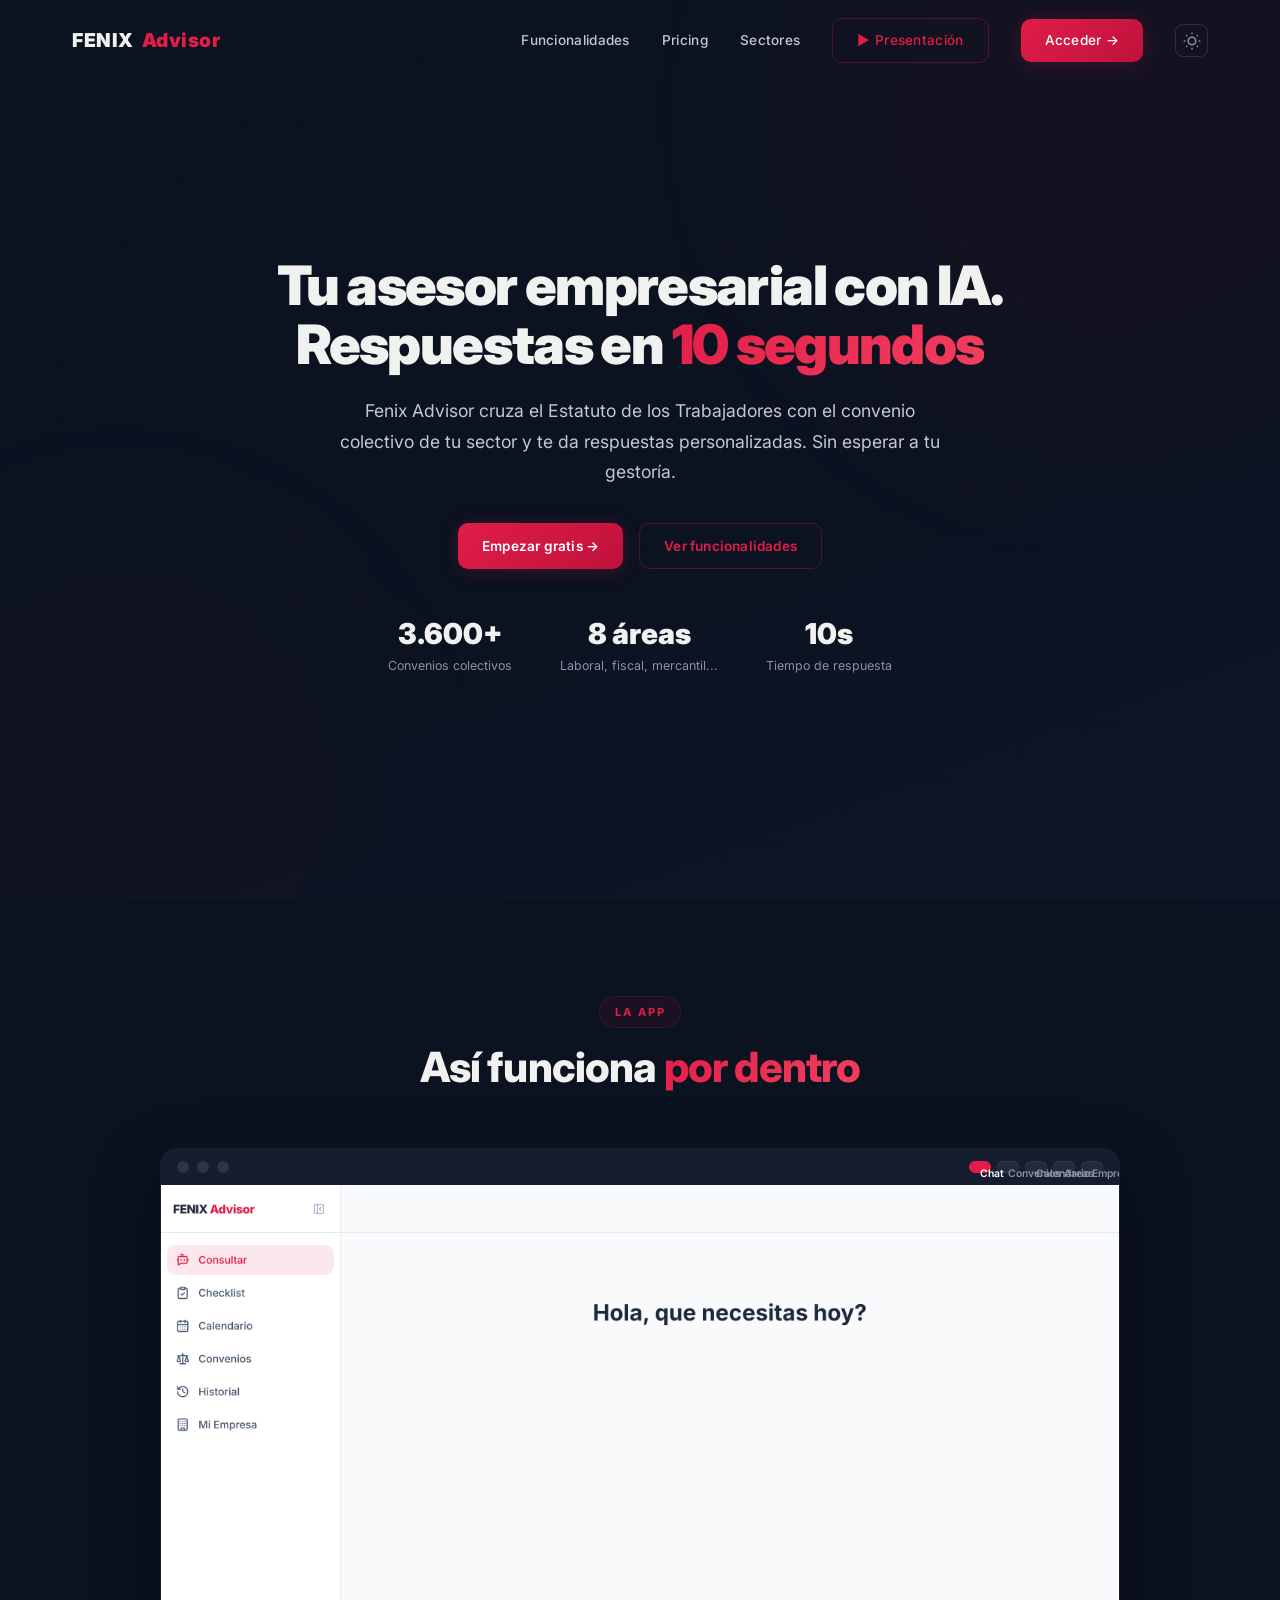
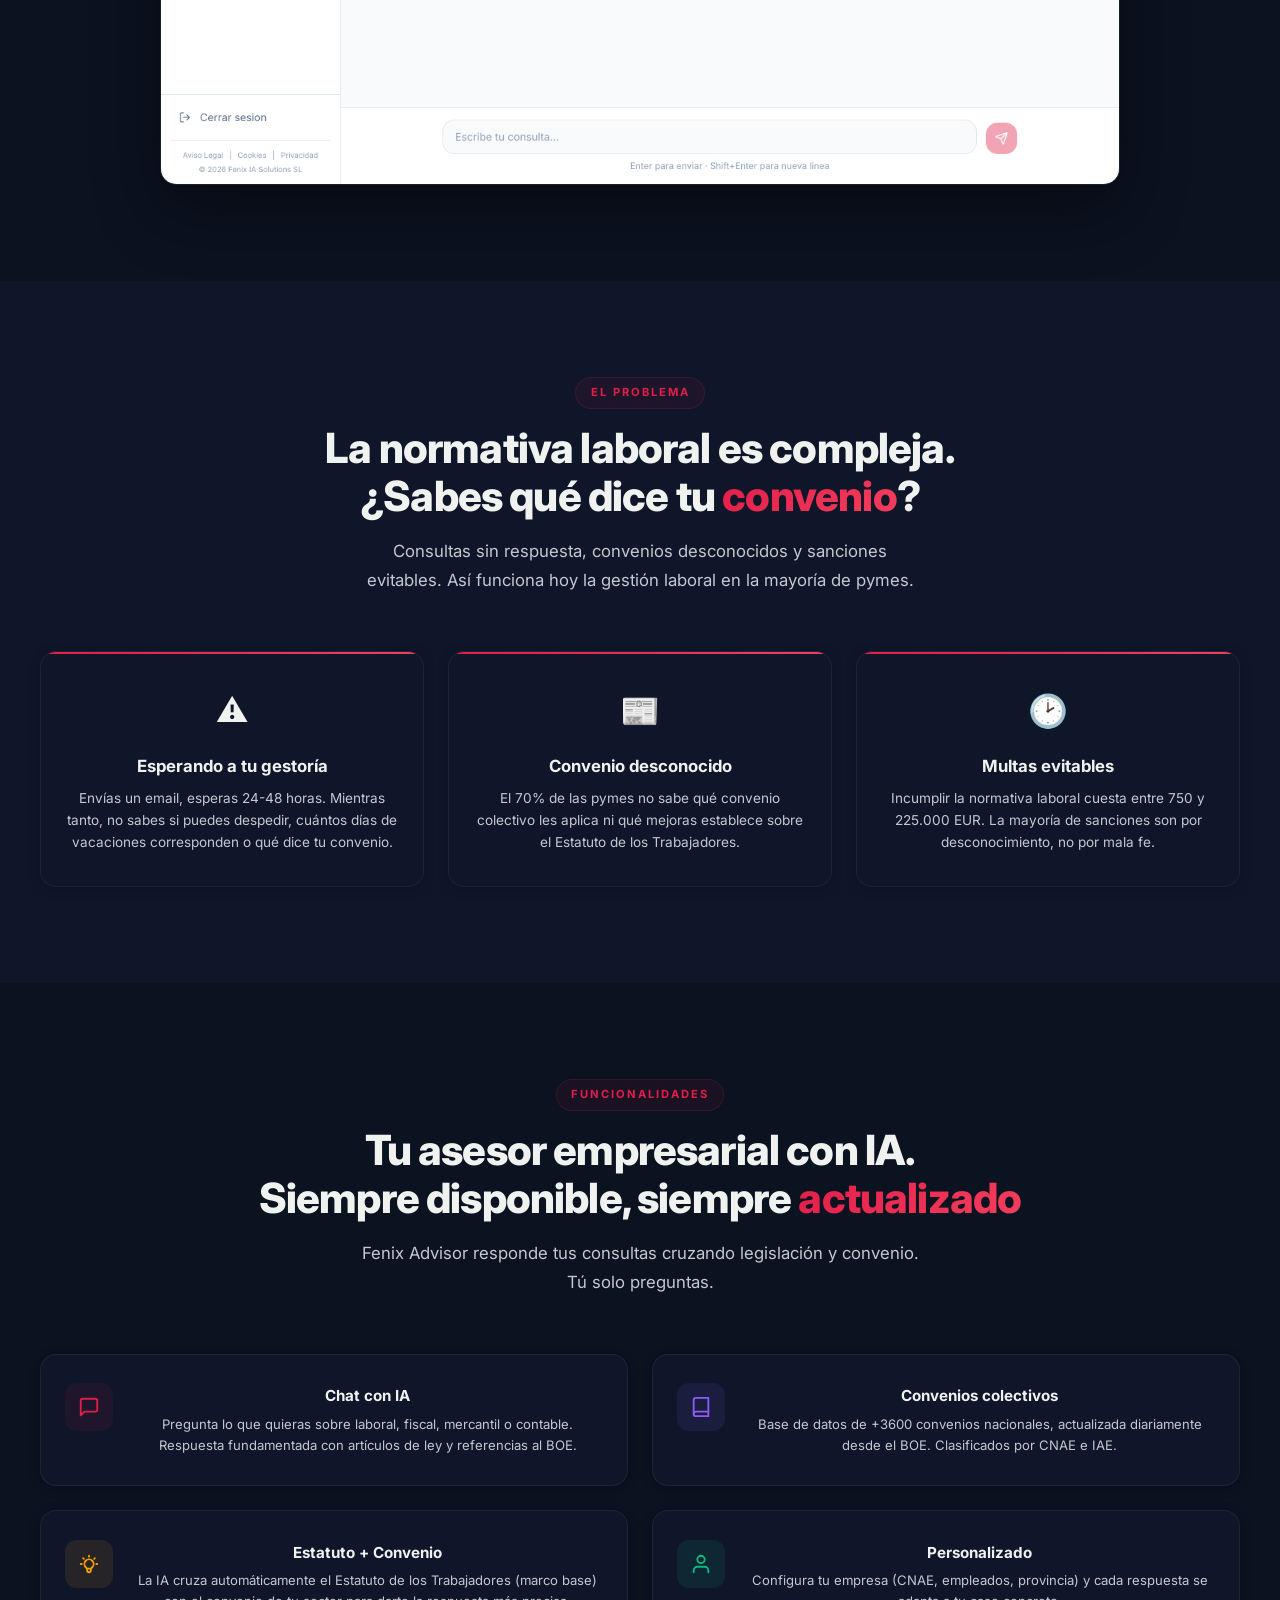
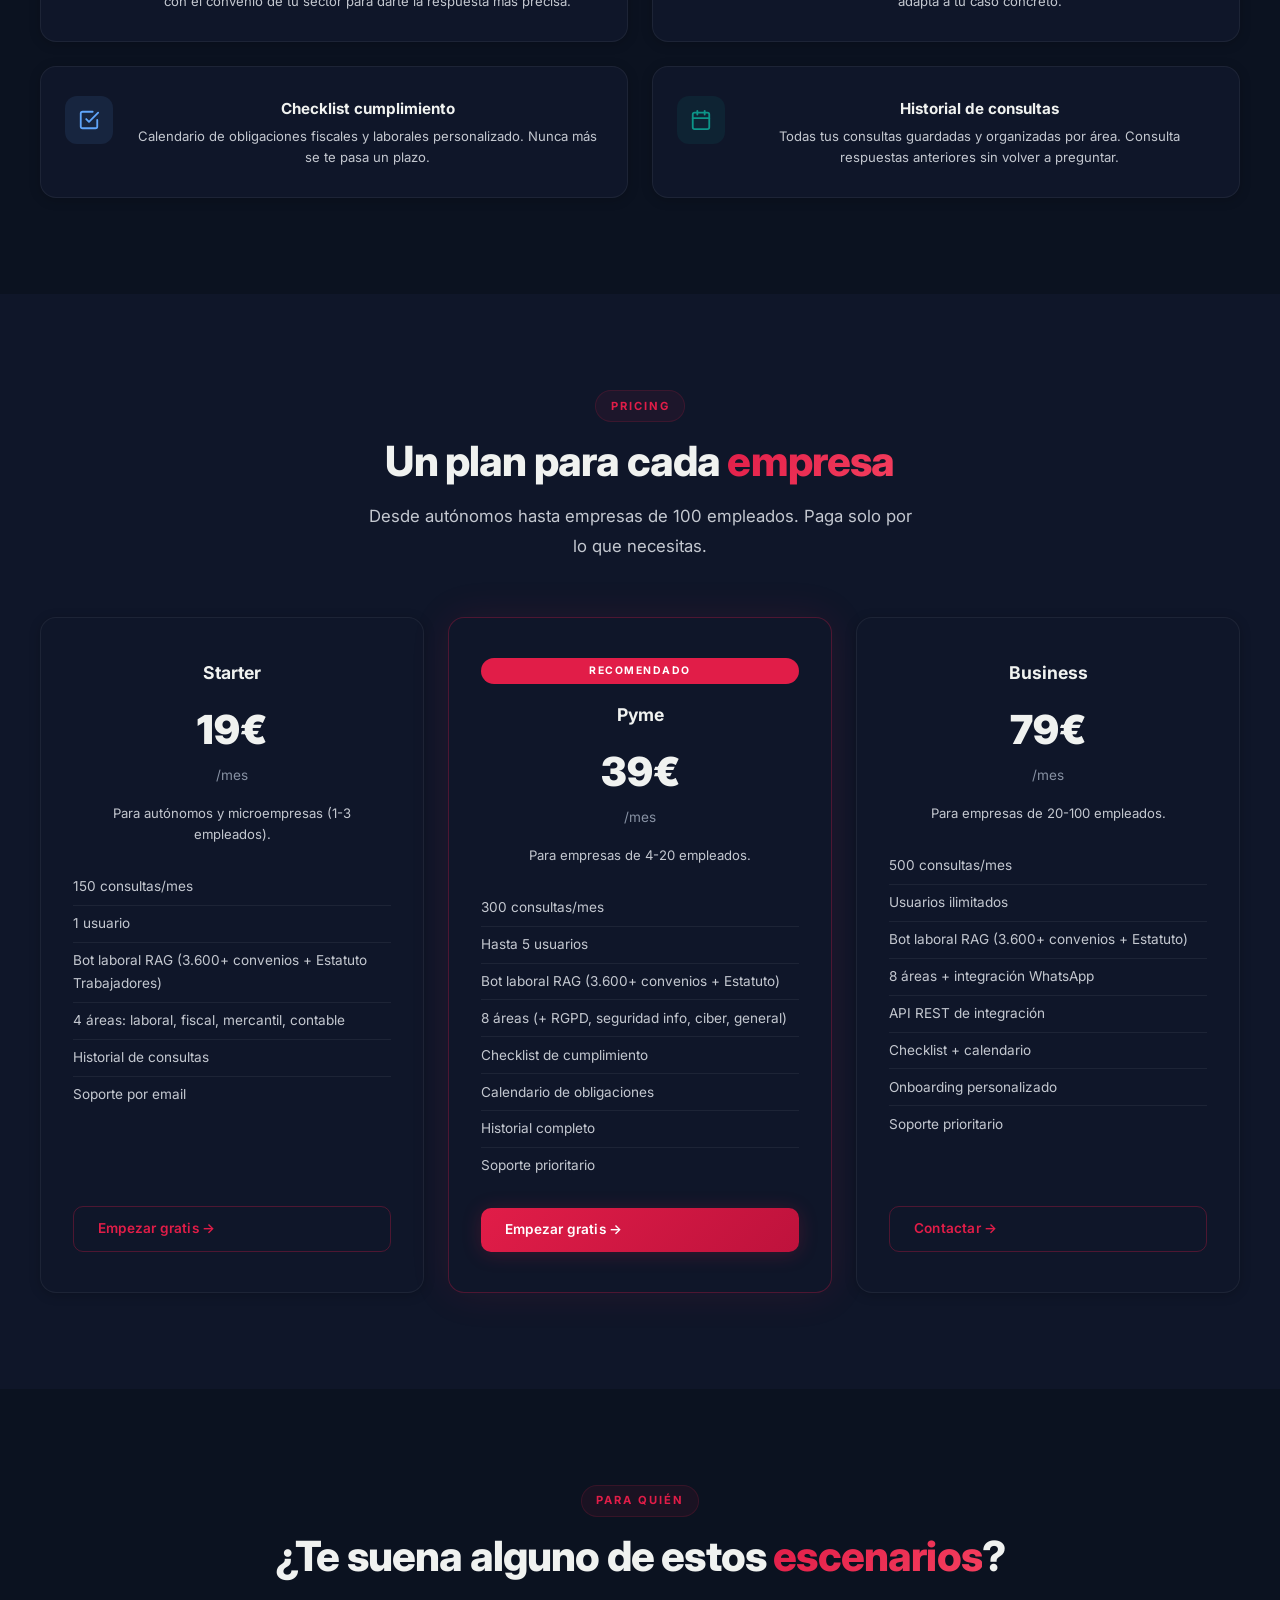
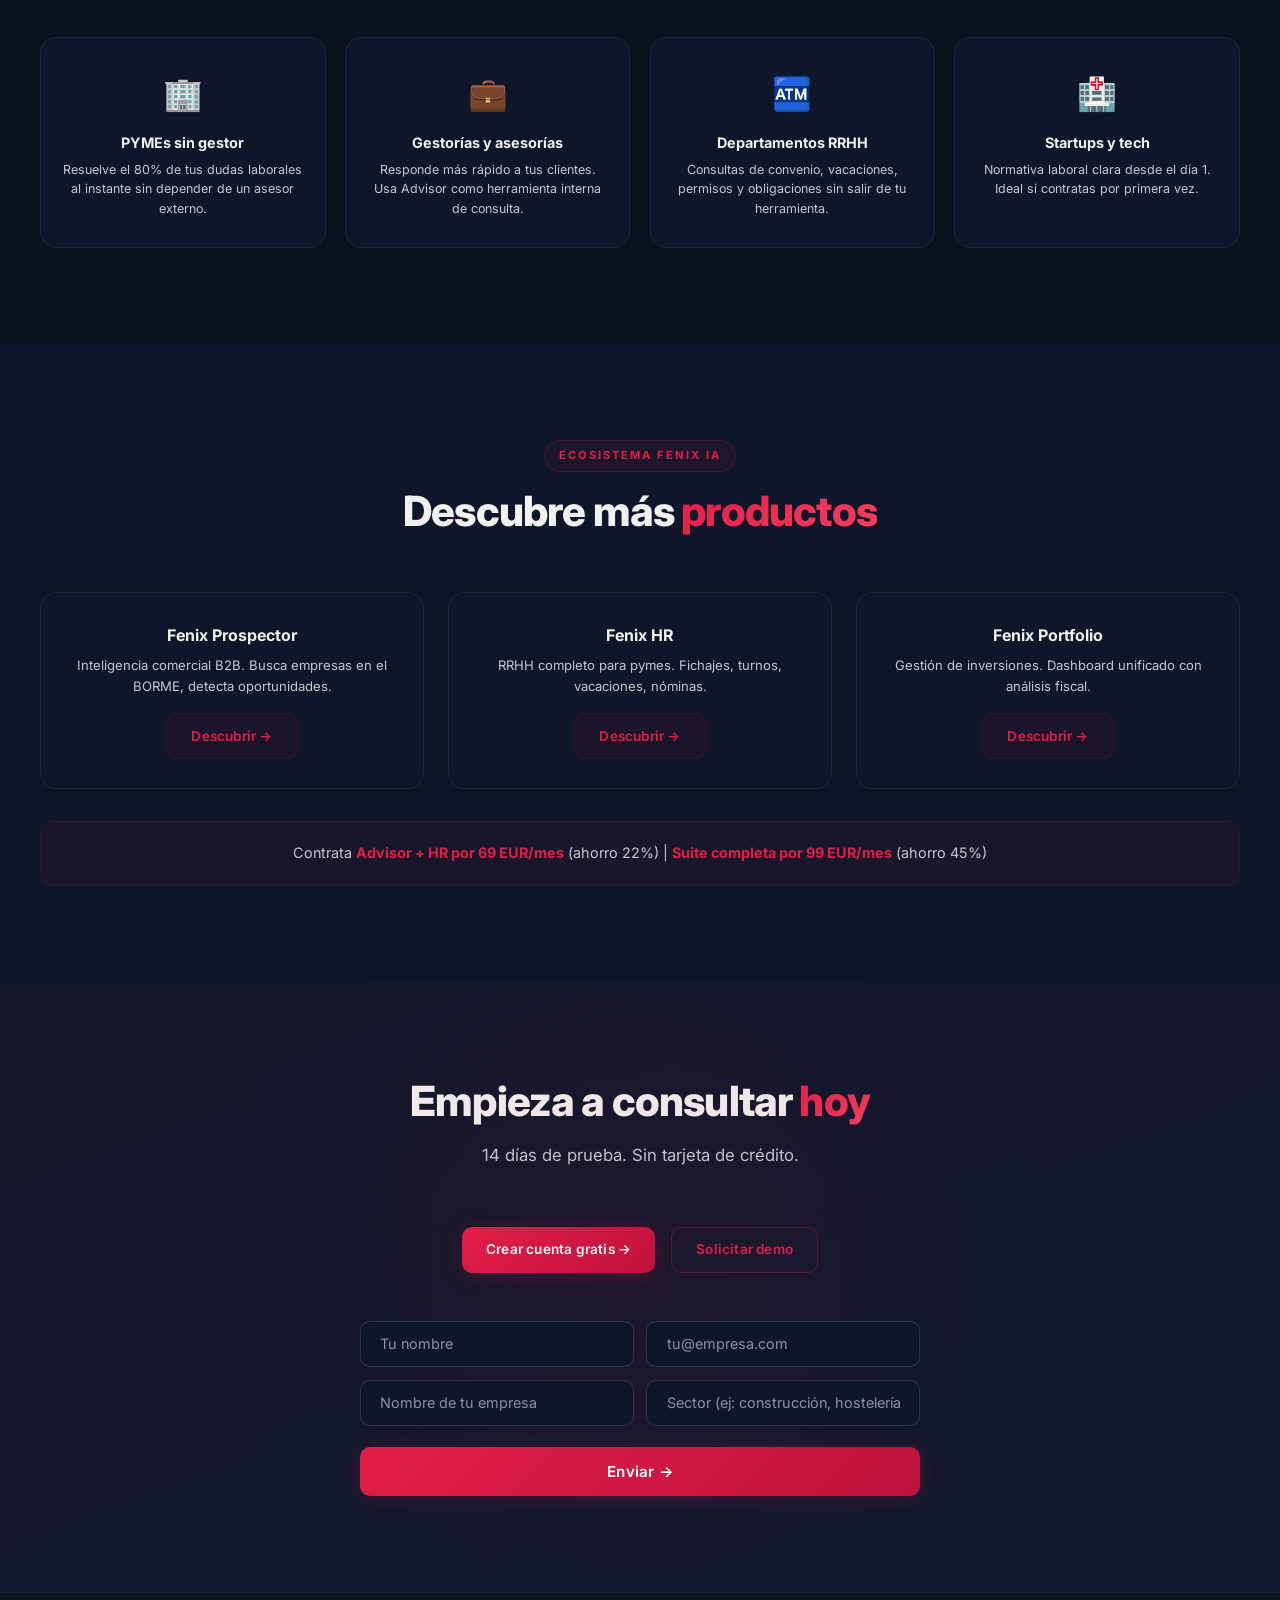
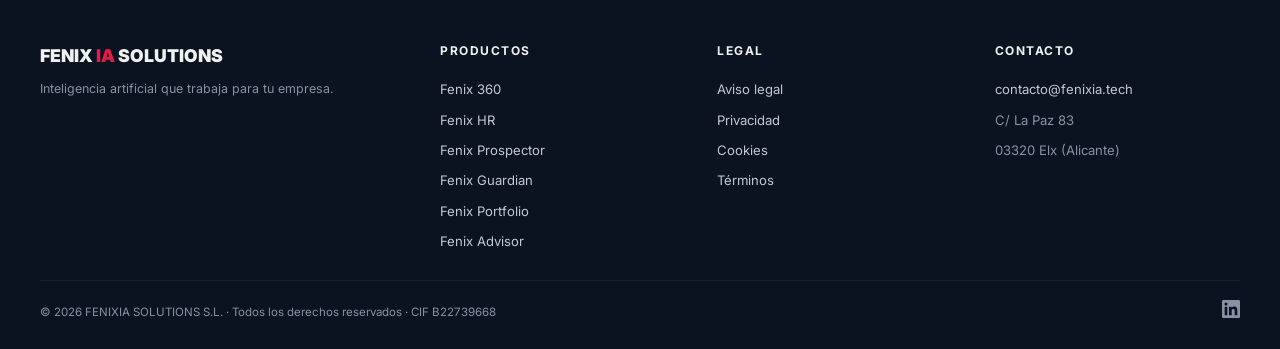
==== commit 6f3147d2: "fix: evitar solape de labels en slideshow-nav" ====
--- a/index.html
+++ b/index.html
@@ -137,8 +137,8 @@
 .slideshow{position:relative;background:var(--bg2);min-height:200px}
 .slideshow .slide{width:100%;display:none;transition:opacity .5s}
 .slideshow .slide.active{display:block}
-.slideshow-nav{margin-left:auto;display:flex;gap:6px}
-.slideshow-nav .dot{padding:3px 10px;border-radius:6px;font-size:.65rem;font-weight:600;cursor:pointer;background:rgba(255,255,255,.06);color:var(--text3);border:1px solid var(--border);transition:all .25s}
+.slideshow-nav{margin-left:auto;display:flex;gap:6px;flex-wrap:nowrap;flex-shrink:0}
+.slideshow-nav .dot{padding:3px 10px;border-radius:6px;font-size:.65rem;font-weight:600;cursor:pointer;background:rgba(255,255,255,.06);color:var(--text3);border:1px solid var(--border);transition:all .25s;white-space:nowrap}
 .slideshow-nav .dot.active{background:var(--accent);color:#fff;border-color:var(--accent)}
 .screenshot-body{background:var(--bg2);padding:32px 40px;font-family:var(--mono);font-size:13px;color:var(--text3);line-height:2}
 .screenshot-body .hl-blue{color:#60a5fa}
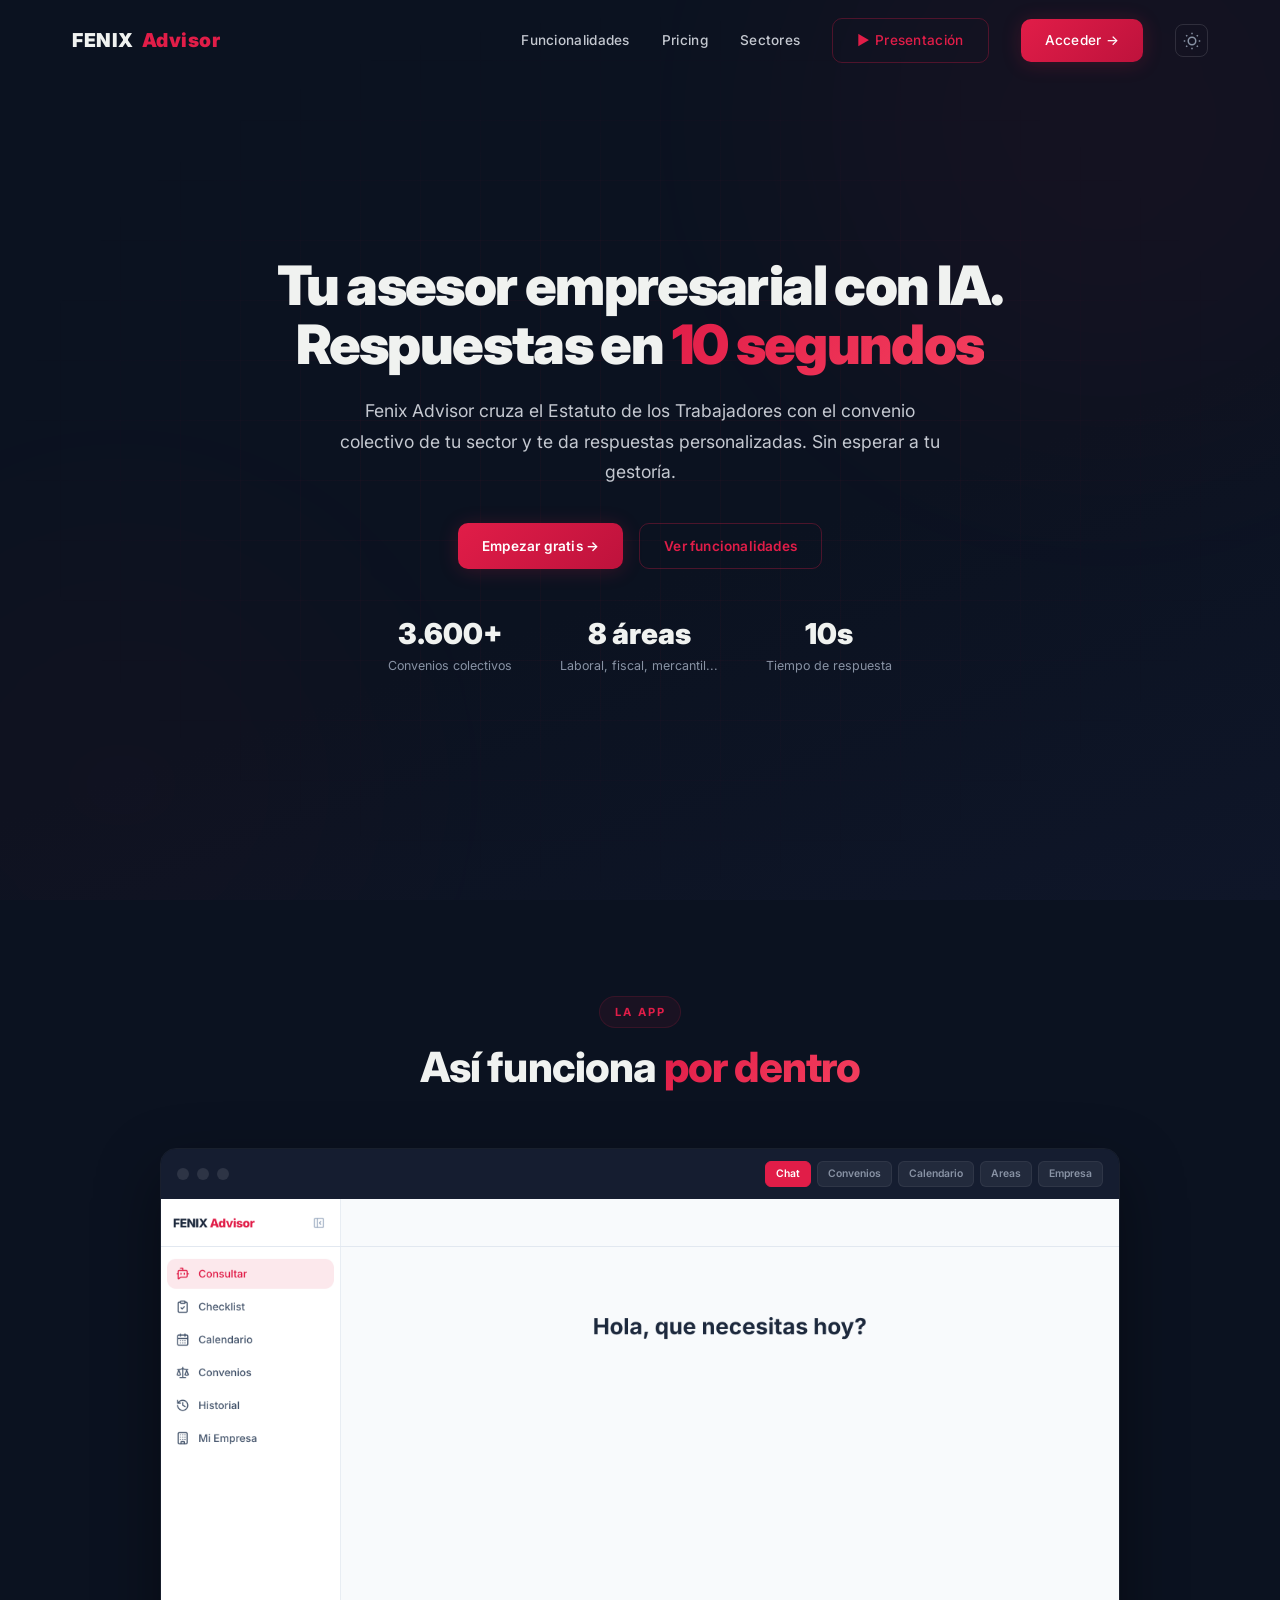
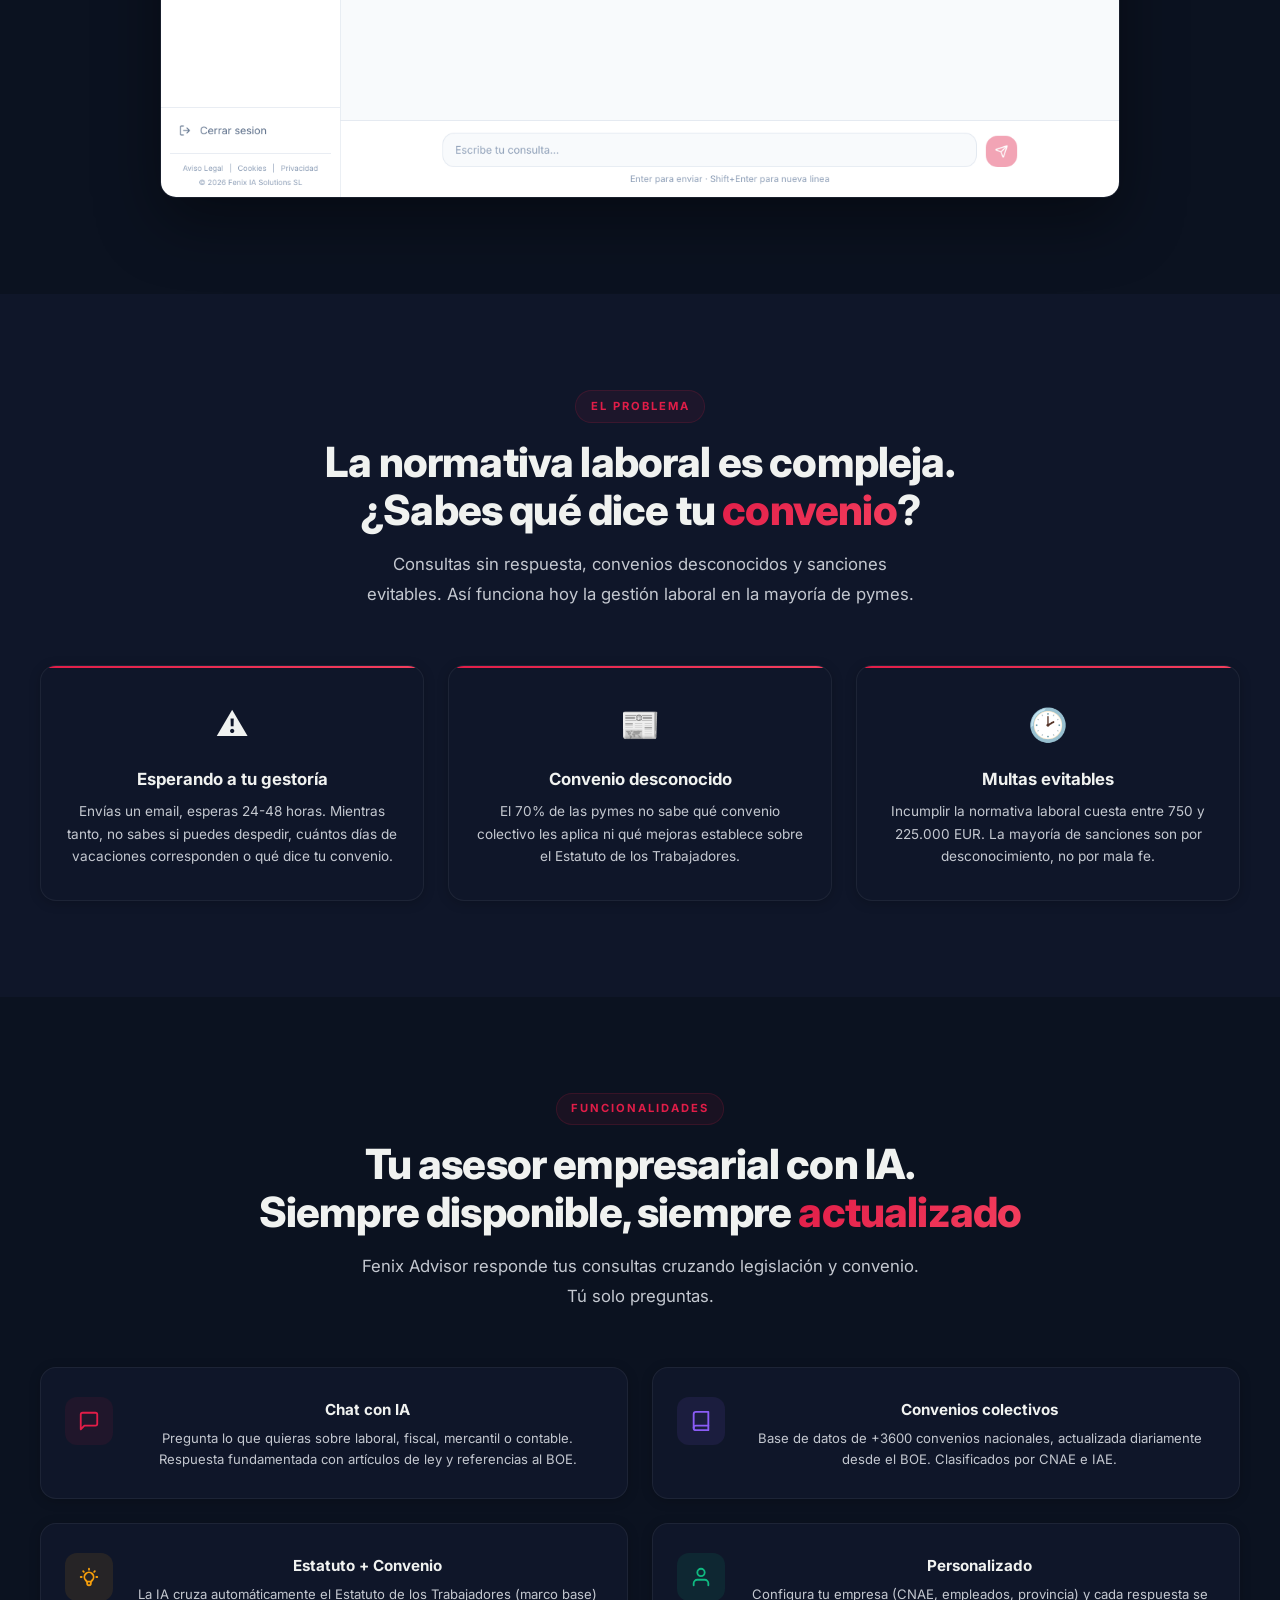
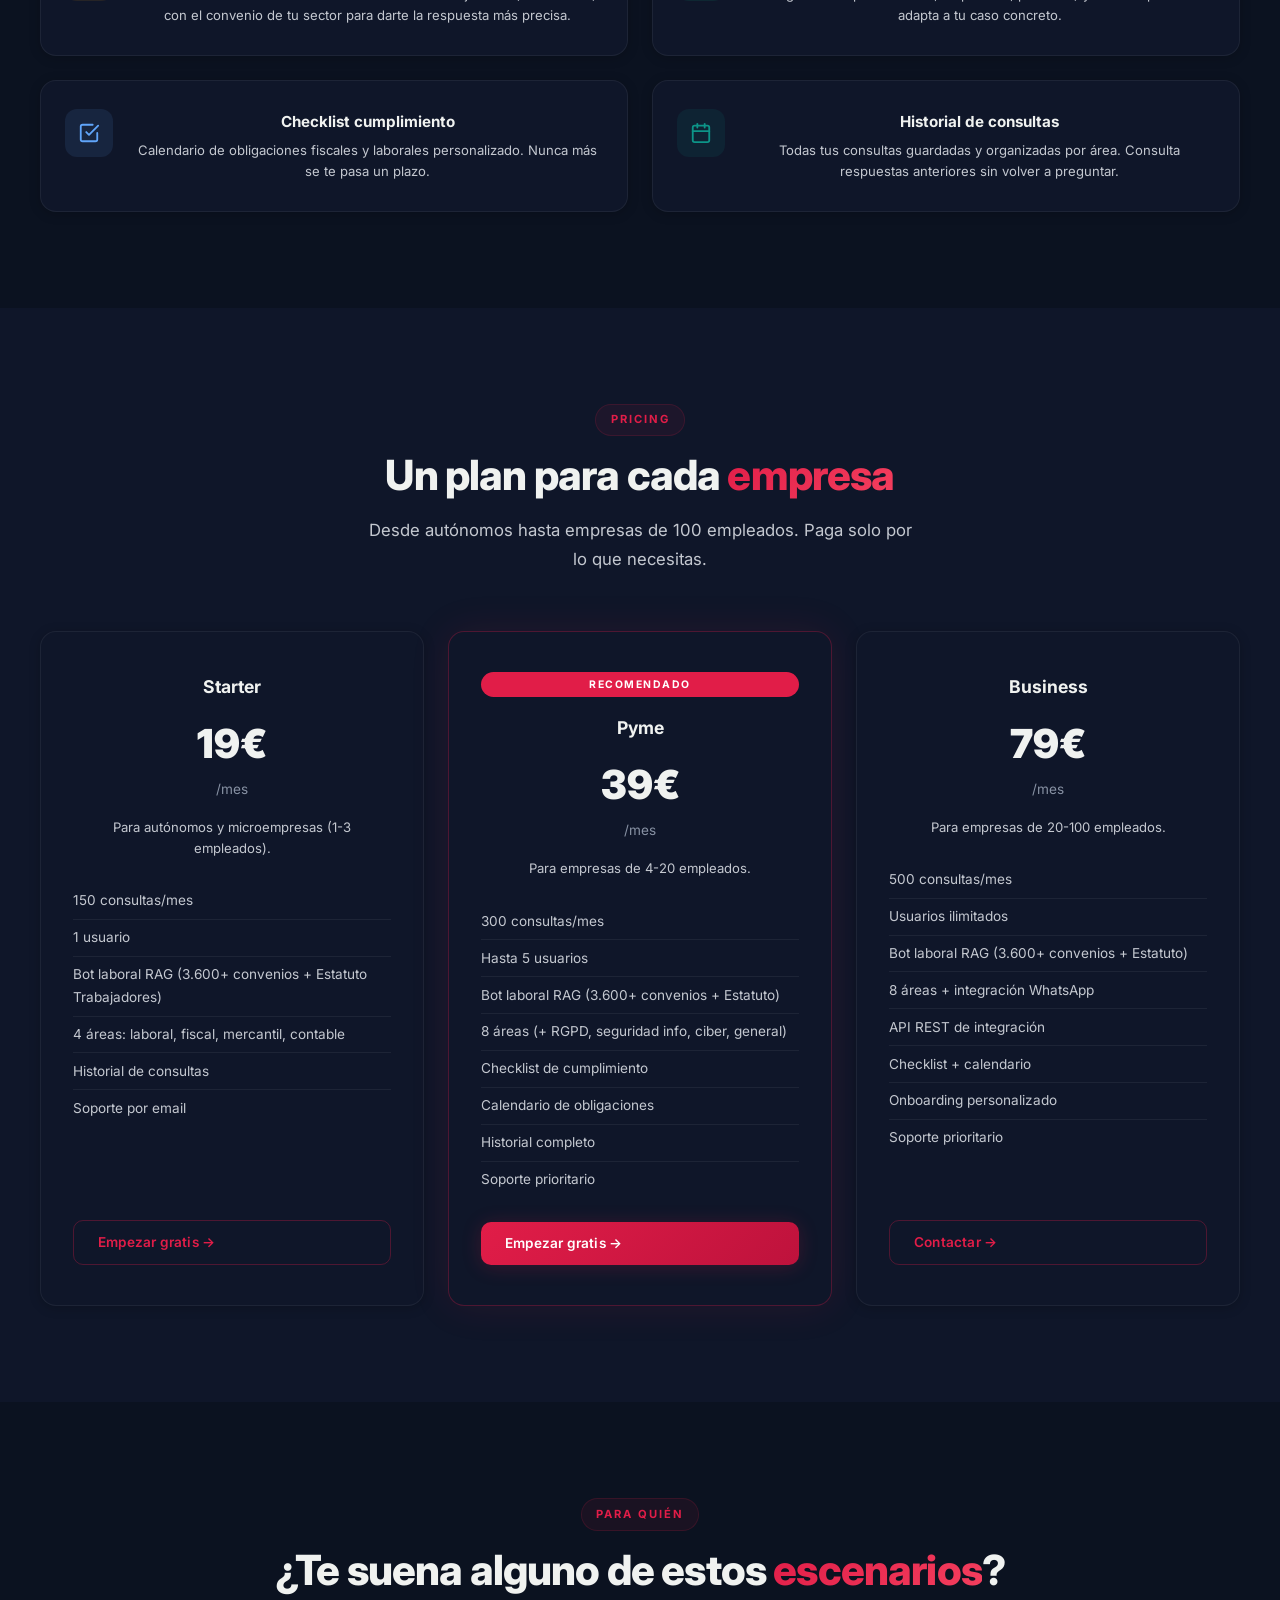
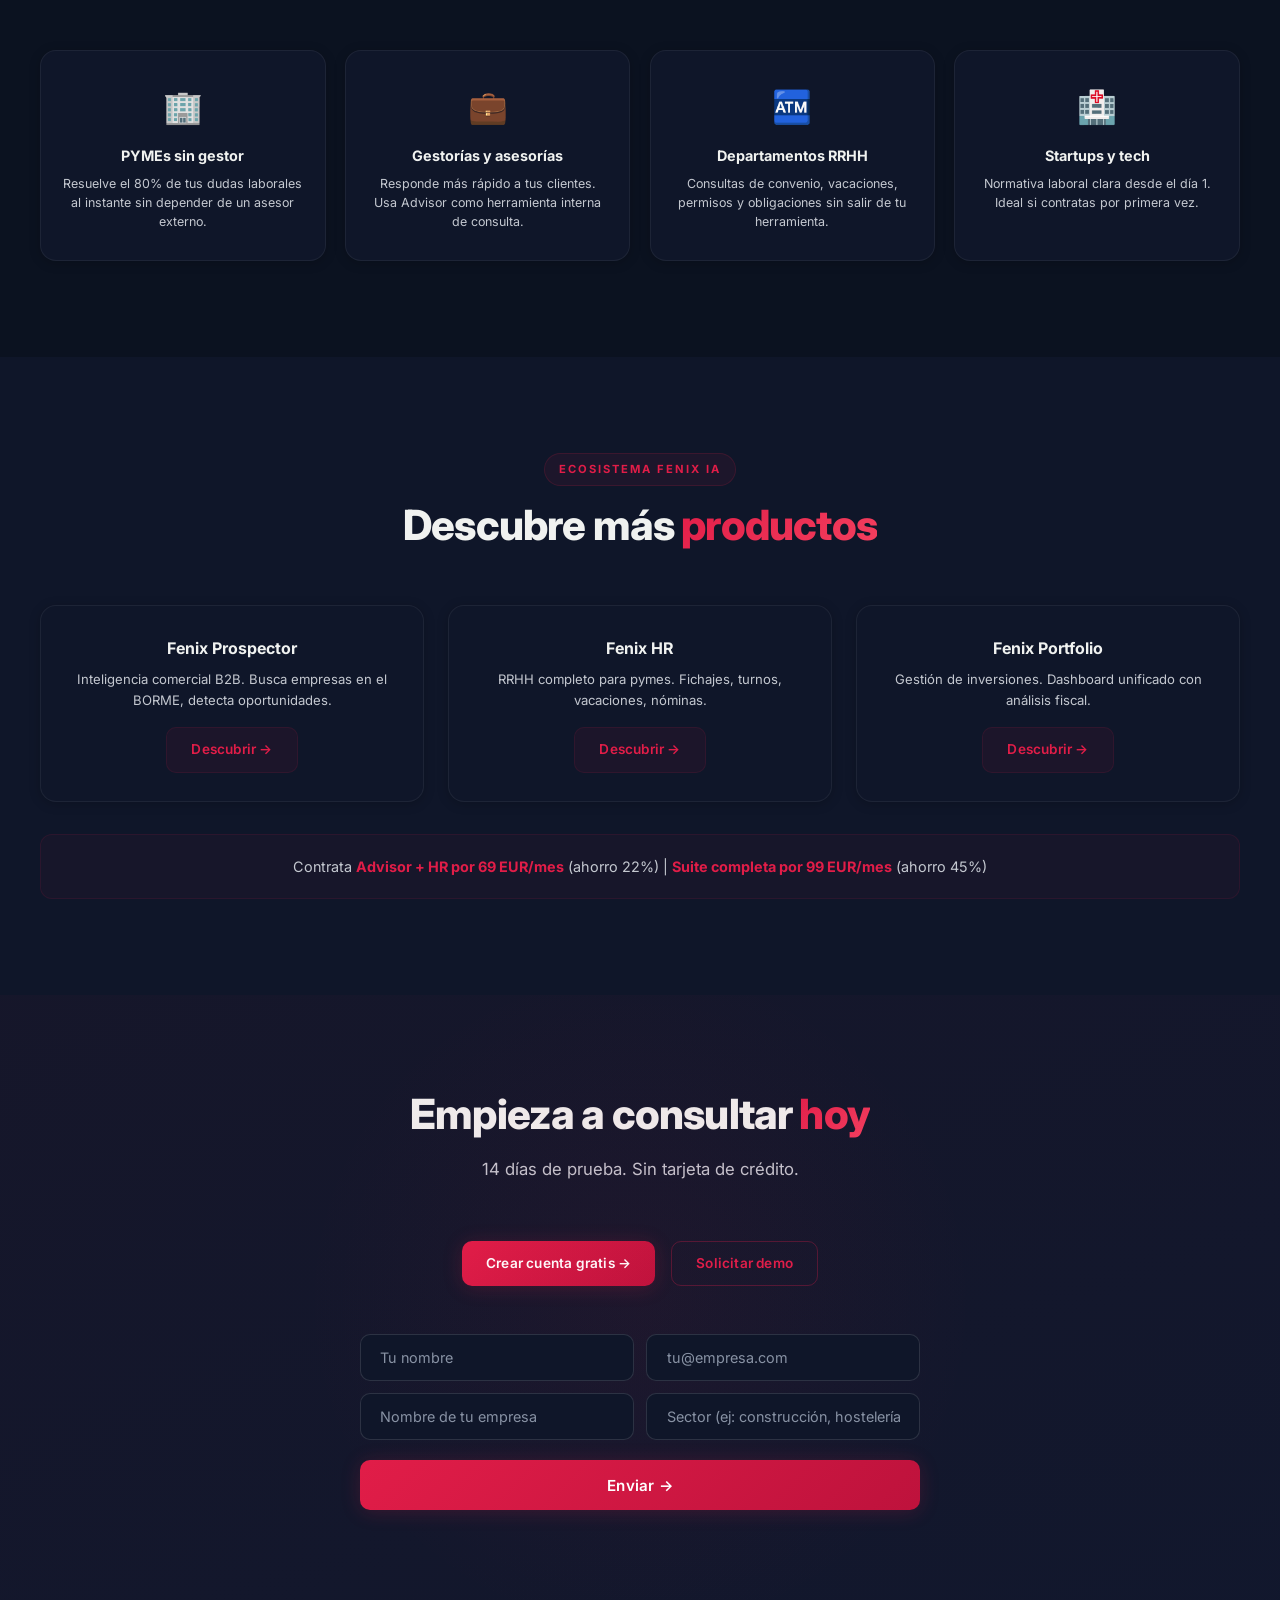
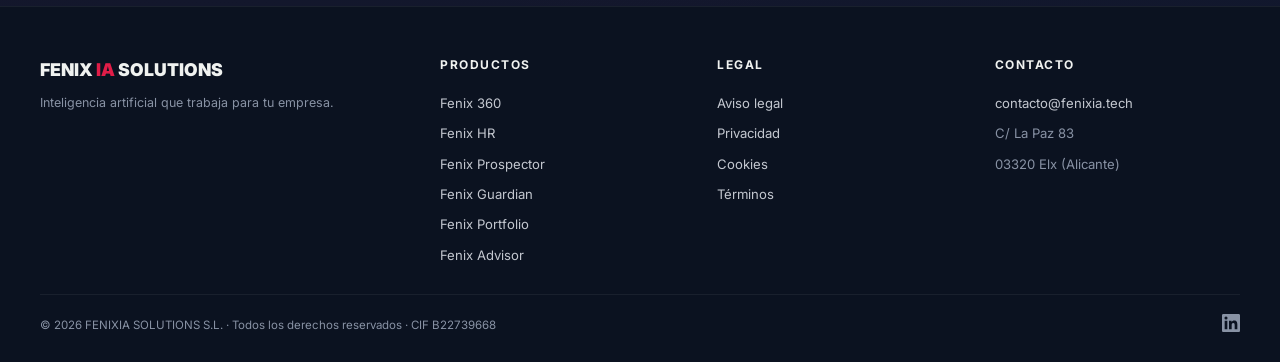
==== commit aa4589a7: "fix: excluir dots del slideshow-nav del selector de window dots" ====
--- a/index.html
+++ b/index.html
@@ -133,7 +133,7 @@
 /* Screenshot / Slideshow */
 .screenshot-wrapper{max-width:960px;margin:0 auto;border-radius:16px;overflow:hidden;box-shadow:0 24px 64px rgba(0,0,0,.4);border:1px solid var(--border)}
 .screenshot-bar{background:var(--bg3);padding:12px 16px;display:flex;align-items:center;gap:8px}
-.screenshot-bar span{width:12px;height:12px;border-radius:50%;background:rgba(255,255,255,.1)}
+.screenshot-bar>span{width:12px;height:12px;border-radius:50%;background:rgba(255,255,255,.1)}
 .slideshow{position:relative;background:var(--bg2);min-height:200px}
 .slideshow .slide{width:100%;display:none;transition:opacity .5s}
 .slideshow .slide.active{display:block}
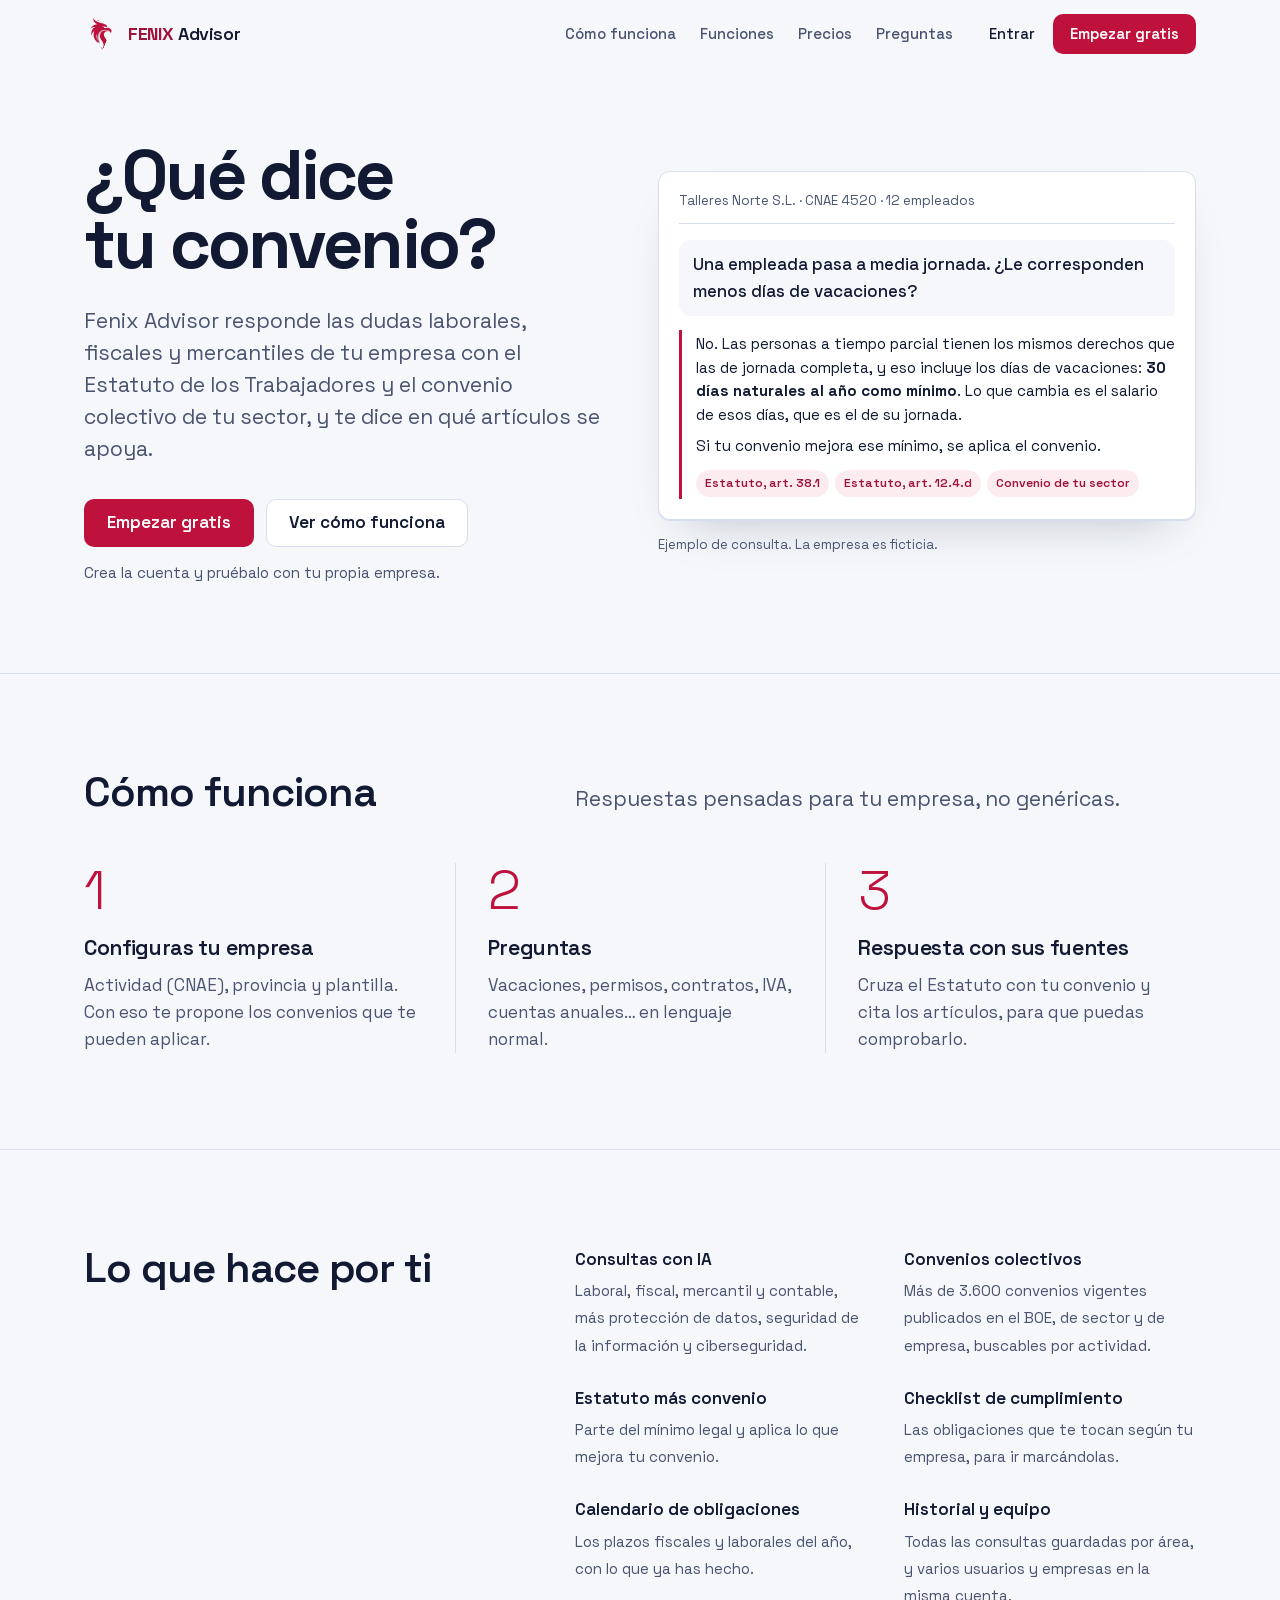
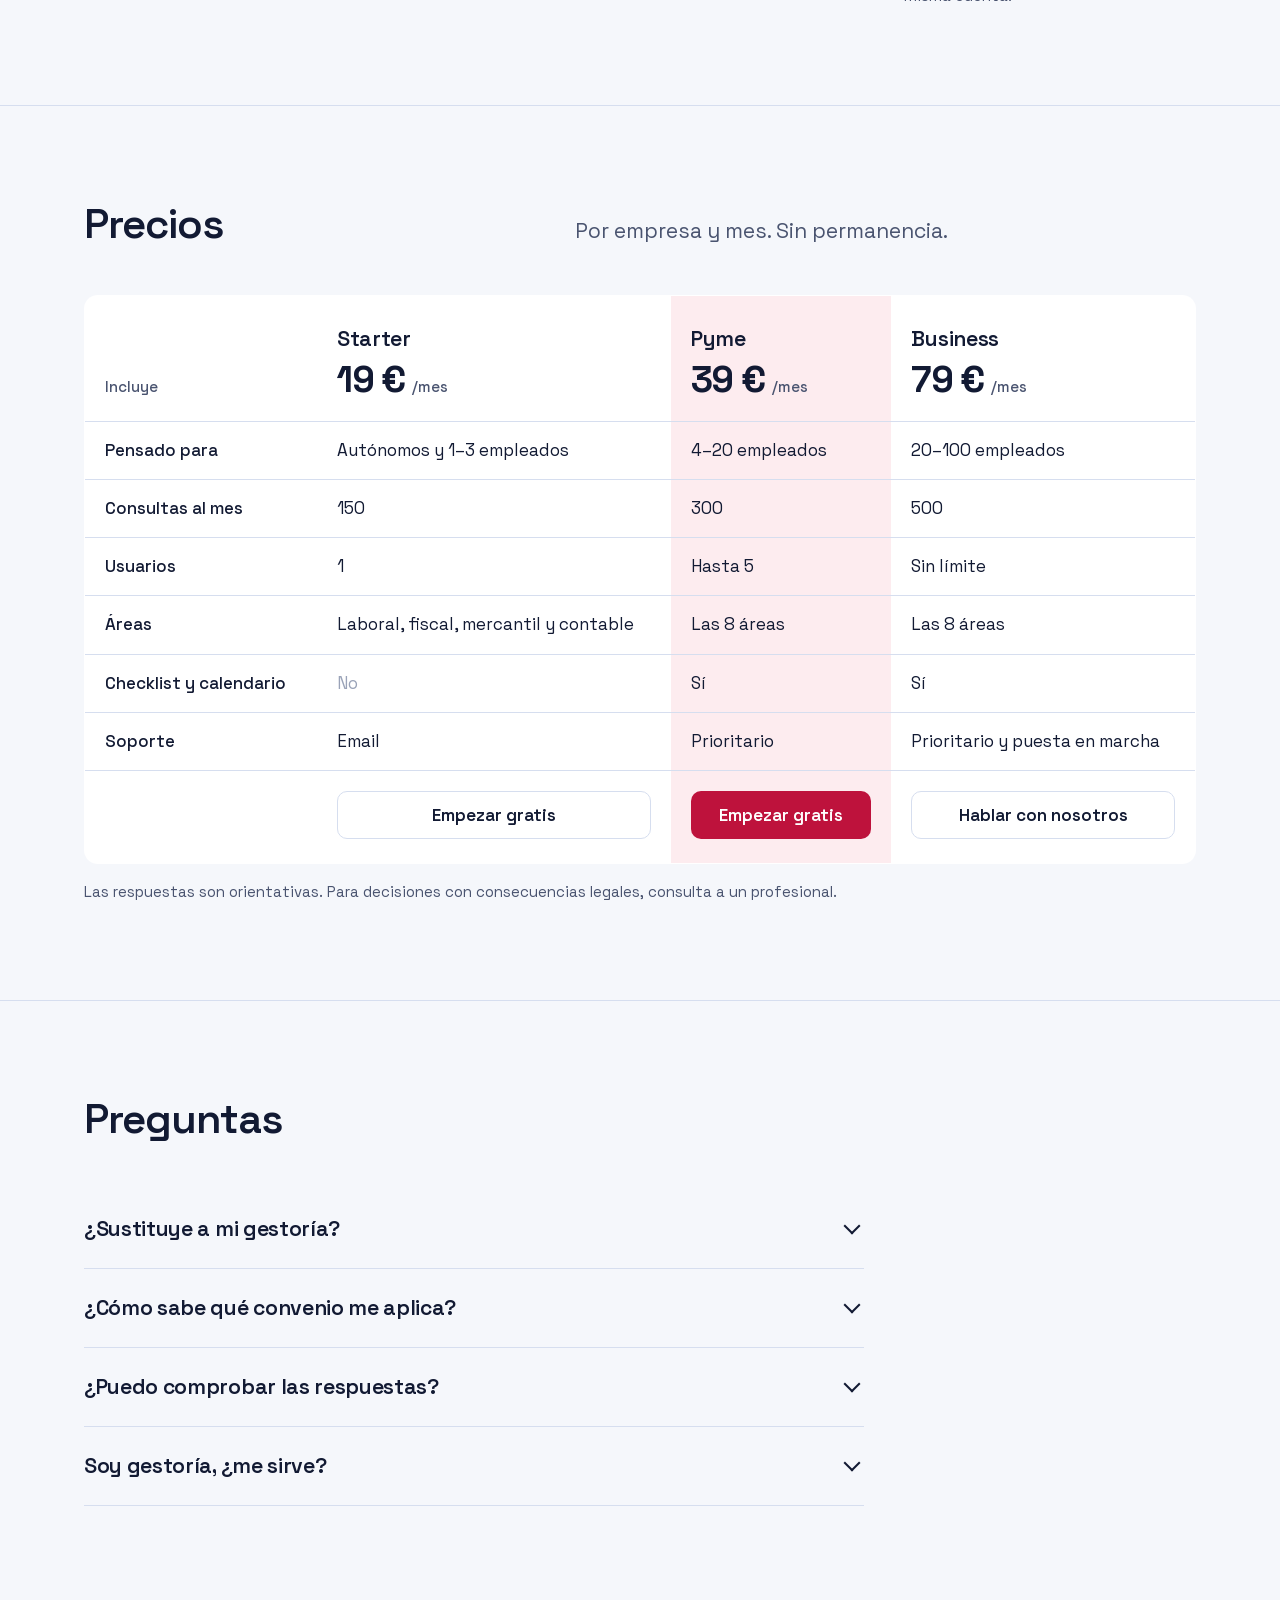
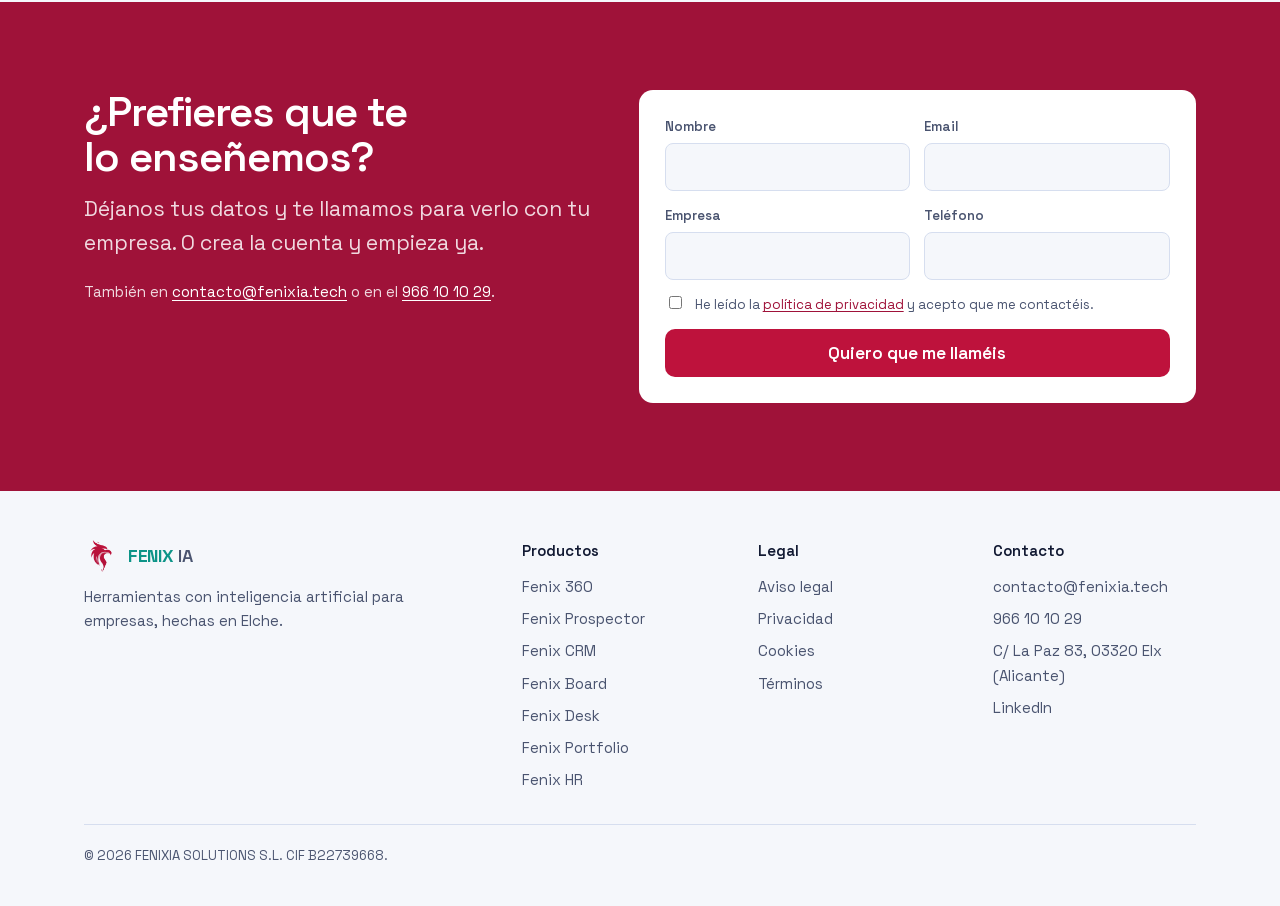
==== commit d3cdb097: "Web nueva de Fenix Advisor Sistema común de la familia, color carmín. Quitadas cifras y funciones qu" ====
--- a/index.html
+++ b/index.html
@@ -2,760 +2,119 @@
 <html lang="es">
 <head>
 <meta charset="UTF-8">
-<meta name="viewport" content="width=device-width, initial-scale=1.0">
-<title>Fenix Advisor &mdash; Asesor empresarial con IA | Laboral, fiscal, mercantil y contable</title>
-
-<!-- SEO -->
-<meta name="description" content="Resuelve consultas laborales, fiscales, mercantiles y contables en 10 segundos con IA. Cruza automaticamente el Estatuto de los Trabajadores y el convenio colectivo de tu sector. Desde 19 EUR/mes.">
-<meta name="keywords" content="asesor laboral IA, convenios colectivos, consultas laborales, estatuto trabajadores, asesoria empresarial IA, compliance laboral, CNAE convenio, asesoria fiscal IA, asesor mercantil, normativa laboral espana">
+<meta name="viewport" content="width=device-width, initial-scale=1">
+<title>Fenix Advisor · Dudas laborales, fiscales y mercantiles resueltas con tu convenio</title>
+<meta name="description" content="Fenix Advisor responde las dudas laborales, fiscales, mercantiles y contables de tu empresa cruzando el Estatuto de los Trabajadores con tu convenio colectivo, y te lleva el calendario de obligaciones.">
 <meta name="author" content="FENIXIA SOLUTIONS S.L.">
 <meta name="robots" content="index, follow">
-<meta name="language" content="Spanish">
-<meta name="theme-color" content="#e11d48">
+<meta name="theme-color" content="#be123c">
 <link rel="canonical" href="https://advisor.fenixia.tech/">
-<link rel="icon" href="favicon.ico" sizes="any">
-
-<!-- Open Graph -->
 <meta property="og:type" content="website">
 <meta property="og:url" content="https://advisor.fenixia.tech/">
-<meta property="og:title" content="Fenix Advisor &mdash; Asesor empresarial con IA | Laboral, fiscal, mercantil y contable">
-<meta property="og:description" content="Resuelve consultas laborales, fiscales, mercantiles y contables en 10 segundos con IA. Cruza automaticamente el Estatuto de los Trabajadores y el convenio colectivo de tu sector. Desde 19 EUR/mes.">
-<meta property="og:site_name" content="Fenix Advisor">
+<meta property="og:title" content="Fenix Advisor · Dudas laborales, fiscales y mercantiles resueltas con tu convenio">
+<meta property="og:description" content="Fenix Advisor responde las dudas laborales, fiscales, mercantiles y contables de tu empresa cruzando el Estatuto de los Trabajadores con tu convenio colectivo, y te lleva el calendario de obligaciones.">
+<meta property="og:site_name" content="FENIX IA">
 <meta property="og:locale" content="es_ES">
+<meta name="twitter:card" content="summary">
+<link rel="icon" href="favicon.ico" sizes="any">
+<link rel="icon" href="fenix.png" type="image/png">
+<link rel="apple-touch-icon" href="apple-touch-icon.png">
+<link rel="preload" href="fonts/space-grotesk-latin.woff2" as="font" type="font/woff2" crossorigin>
+<link rel="stylesheet" href="familia.css">
+<style>
+:root { --acento: #be123c; --acento-osc: #9f1239; --acento-suave: #fdecef; }
 
-<!-- Twitter Card -->
-<meta name="twitter:card" content="summary_large_image">
-<meta name="twitter:title" content="Fenix Advisor &mdash; Asesor empresarial con IA | Laboral, fiscal, mercantil y contable">
-<meta name="twitter:description" content="Resuelve consultas laborales, fiscales, mercantiles y contables en 10 segundos con IA. Cruza automaticamente el Estatuto de los Trabajadores y el convenio colectivo de tu sector. Desde 19 EUR/mes.">
+.consulta { padding: 18px 20px 20px; }
+.consulta-empresa { font-size: var(--t-xs); color: var(--tinta-2); padding-bottom: 12px; border-bottom: 1px solid var(--linea); }
+.pregunta { margin: 16px 0 14px auto; max-width: 30em; background: var(--papel); border-radius: 12px 12px 4px 12px; padding: 11px 14px; font-weight: 500; }
+.respuesta { border-left: 3px solid var(--acento); padding: 2px 0 2px 14px; font-size: .95rem; line-height: 1.55; }
+.respuesta p + p { margin-top: 8px; }
+.fuentes { list-style: none; margin: 12px 0 0; padding: 0; display: flex; flex-wrap: wrap; gap: 6px; }
+.fuentes li { font-size: .76rem; font-weight: 600; color: var(--acento-osc); background: var(--acento-suave); padding: 4px 9px; border-radius: 999px; }
 
-<!-- Fonts -->
-<link rel="preconnect" href="https://fonts.googleapis.com">
-<link rel="preconnect" href="https://fonts.gstatic.com" crossorigin>
-<link href="https://fonts.googleapis.com/css2?family=Inter:wght@300;400;500;600;700;800;900&family=JetBrains+Mono:wght@400;500;600&display=swap" rel="stylesheet">
-
-<style>
-*,*::before,*::after{margin:0;padding:0;box-sizing:border-box}
-:root{
-  --bg:#0b1220;--bg2:#0f1629;--bg3:#151d30;
-  --surface:#0f1629;--surface2:#151d30;
-  --accent:#e11d48;--accent2:#f43f5e;--accent-glow:rgba(225,29,72,.12);
-  --teal:#0d9488;--teal2:#0d9488;
-  --emerald:#10b981;--emerald2:#34d399;
-  --violet:#8b5cf6;--violet2:#a78bfa;
-  --amber:#f59e0b;--amber2:#fbbf24;
-  --rose:#f43f5e;
-  --text:#f0f2f0;--text2:#c4c8d0;--text3:#8892a4;
-  --border:rgba(255,255,255,.06);--border2:rgba(255,255,255,.12);
-  --font:'Inter',system-ui,sans-serif;
-  --mono:'JetBrains Mono',monospace;
-  --radius:16px;
-}
-html.light{
-  --bg:#FAFAF8;--bg2:#F0F0ED;--bg3:#E8E8E5;
-  --surface:#FAFAF8;--surface2:#F0F0ED;
-  --text:#1a1a2e;--text2:#4a4a5a;--text3:#6b6b7b;
-  --border:rgba(0,0,0,.08);--border2:rgba(0,0,0,.12);
-}
-html.light nav{background:rgba(250,250,248,.88)!important}
-html.light nav.scrolled{background:rgba(250,250,248,.95)!important;box-shadow:0 1px 8px rgba(0,0,0,.06)}
-html.light .orb{opacity:.08}
-html.light .screenshot-bar{background:var(--surface)}
-.theme-toggle{background:none;border:1.5px solid var(--border2);border-radius:8px;color:var(--text3);cursor:pointer;padding:.4rem;display:flex;align-items:center;justify-content:center;transition:all .3s}
-.theme-toggle:hover{border-color:var(--accent);color:var(--accent)}
-html{scroll-behavior:smooth;font-size:16px}
-body{font-family:var(--font);background:var(--bg);color:var(--text);line-height:1.7;overflow-x:hidden;-webkit-font-smoothing:antialiased}
-a{color:var(--accent);text-decoration:none;transition:.2s}
-a:hover{color:var(--accent2)}
-::selection{background:var(--accent);color:#fff}
-
-/* ── NAV ── */
-.nav{position:fixed;top:0;left:0;right:0;z-index:100;padding:1.1rem 0;transition:.35s}
-.nav.scrolled{background:rgba(11,18,32,.92);-webkit-backdrop-filter:blur(20px) saturate(1.4);backdrop-filter:blur(20px) saturate(1.4);border-bottom:1px solid var(--border);padding:.75rem 0;box-shadow:0 1px 12px rgba(0,0,0,.3)}
-.nav-inner{max-width:1200px;margin:0 auto;padding:0 2rem;display:flex;align-items:center;justify-content:space-between}
-.logo{font-weight:900;font-size:1.2rem;color:var(--text);letter-spacing:.5px;display:flex;align-items:center;gap:.5rem}
-.logo img{height:32px;width:auto}
-.logo span{color:var(--accent)}
-.nav-links{display:flex;gap:2rem;align-items:center}
-.nav-links a{color:var(--text2);font-weight:500;font-size:.85rem;letter-spacing:.3px;transition:.2s}
-.nav-links a:hover{color:var(--text)}
-.btn{display:inline-flex;align-items:center;gap:.5rem;padding:.65rem 1.5rem;border-radius:10px;font-weight:600;font-size:.85rem;transition:.25s;cursor:pointer;border:none;font-family:var(--font);letter-spacing:.2px}
-.btn-primary{background:linear-gradient(135deg,var(--accent),#be123c);color:#fff !important;box-shadow:0 2px 20px rgba(225,29,72,.2);position:relative;overflow:hidden}
-.btn-primary::after{content:'';position:absolute;top:-50%;left:-60%;width:40%;height:200%;background:linear-gradient(90deg,transparent,rgba(255,255,255,.12),transparent);transform:skewX(-25deg);transition:left .6s ease}
-.btn-primary:hover::after{left:120%}
-.btn-primary:hover{transform:translateY(-1px);box-shadow:0 6px 30px rgba(225,29,72,.3);color:#fff !important}
-.btn-outline{background:transparent;color:var(--accent) !important;border:1.5px solid rgba(225,29,72,.3)}
-.btn-outline:hover{background:rgba(225,29,72,.06);border-color:var(--accent)}
-.btn-ghost{background:rgba(225,29,72,.06);color:var(--accent);border:1px solid rgba(225,29,72,.1)}
-.btn-ghost:hover{background:rgba(225,29,72,.1)}
-
-/* Mobile */
-.mobile-toggle{display:none;background:none;border:none;color:var(--accent);font-size:1.5rem;cursor:pointer;padding:.5rem}
-.mobile-menu{position:fixed;top:0;right:-100%;width:min(320px,85vw);height:100vh;background:var(--bg2);padding:5rem 2rem 2rem;transition:right .35s;z-index:99;border-left:1px solid var(--border);box-shadow:-4px 0 24px rgba(0,0,0,.3)}
-.mobile-menu.open{right:0}
-.mobile-overlay{position:fixed;inset:0;background:rgba(0,0,0,.4);opacity:0;visibility:hidden;transition:.3s;z-index:98}
-.mobile-overlay.open{opacity:1;visibility:visible}
-.mobile-menu a{display:block;padding:.9rem 0;color:var(--text2);font-size:.95rem;border-bottom:1px solid var(--border)}
-.mobile-menu a:hover{color:var(--accent)}
-.mobile-menu .btn{margin-top:1.5rem;width:100%;justify-content:center}
-
-/* ── HERO ── */
-.hero{min-height:100vh;display:flex;align-items:center;justify-content:center;position:relative;overflow:hidden;padding:8rem 2rem 6rem;background:linear-gradient(160deg,var(--bg) 60%,var(--bg2) 100%)}
-.hero-bg{position:absolute;inset:0;overflow:hidden;pointer-events:none}
-.hero-bg .orb{position:absolute;border-radius:50%;filter:blur(120px);opacity:.25}
-.hero-bg .orb-1{width:600px;height:600px;background:rgba(225,29,72,.18);top:-20%;right:-10%;animation:float-orb 12s ease-in-out infinite}
-.hero-bg .orb-2{width:500px;height:500px;background:rgba(225,29,72,.1);bottom:-15%;left:-10%;animation:float-orb 15s ease-in-out infinite reverse}
-.hero-bg .grid-lines{position:absolute;inset:0;background-image:linear-gradient(rgba(225,29,72,.04) 1px,transparent 1px),linear-gradient(90deg,rgba(225,29,72,.04) 1px,transparent 1px);background-size:60px 60px;-webkit-mask-image:radial-gradient(ellipse at 50% 50%,black 30%,transparent 70%);mask-image:radial-gradient(ellipse at 50% 50%,black 30%,transparent 70%)}
-@keyframes float-orb{0%,100%{transform:translate(0,0) scale(1)}50%{transform:translate(30px,-20px) scale(1.05)}}
-
-.hero-content{text-align:center;max-width:800px;position:relative;z-index:1}
-.hero h1{font-size:clamp(2.2rem,5vw,3.4rem);font-weight:900;line-height:1.08;color:var(--text);margin-bottom:1.4rem;letter-spacing:-.03em}
-.hero h1 .gradient{background:linear-gradient(135deg,var(--accent),var(--accent2));-webkit-background-clip:text;-webkit-text-fill-color:transparent;background-clip:text}
-.hero .sub{font-size:1.1rem;color:var(--text2);line-height:1.75;margin-bottom:2.2rem;max-width:600px;margin-left:auto;margin-right:auto}
-.hero-ctas{display:flex;gap:1rem;justify-content:center;flex-wrap:wrap}
-.hero-stats{display:flex;justify-content:center;gap:3rem;margin-top:3rem;flex-wrap:wrap}
-.hero-stat{text-align:center}
-.hero-stat .stat-num{font-size:1.8rem;font-weight:900;color:var(--text);line-height:1.2}
-.hero-stat .stat-label{font-size:.78rem;color:var(--text3);margin-top:.2rem}
-
-/* ── SECTIONS ── */
-section{padding:6rem 2rem}
-.container{max-width:1200px;margin:0 auto}
-.section-header{margin-bottom:3.5rem}
-.tag{display:inline-flex;align-items:center;gap:.4rem;font-size:.7rem;font-weight:700;letter-spacing:2px;text-transform:uppercase;color:var(--accent);margin-bottom:1rem;padding:.35rem .9rem;border-radius:100px;background:rgba(225,29,72,.07);border:1px solid rgba(225,29,72,.15)}
-.stitle{font-size:clamp(1.8rem,3.5vw,2.6rem);font-weight:800;color:var(--text);line-height:1.15;margin-bottom:1rem;letter-spacing:-.02em}
-.stitle .hl{background:linear-gradient(135deg,var(--accent),var(--accent2));-webkit-background-clip:text;-webkit-text-fill-color:transparent;background-clip:text}
-.stitle .hl2{background:linear-gradient(135deg,var(--emerald),var(--teal2));-webkit-background-clip:text;-webkit-text-fill-color:transparent;background-clip:text}
-.sdesc{color:var(--text2);font-size:1.05rem;max-width:560px;line-height:1.75}
-.center{text-align:center}
-.center .sdesc{margin:0 auto}
-.alt-bg{background:var(--bg2)}
-
-/* Screenshot / Slideshow */
-.screenshot-wrapper{max-width:960px;margin:0 auto;border-radius:16px;overflow:hidden;box-shadow:0 24px 64px rgba(0,0,0,.4);border:1px solid var(--border)}
-.screenshot-bar{background:var(--bg3);padding:12px 16px;display:flex;align-items:center;gap:8px}
-.screenshot-bar>span{width:12px;height:12px;border-radius:50%;background:rgba(255,255,255,.1)}
-.slideshow{position:relative;background:var(--bg2);min-height:200px}
-.slideshow .slide{width:100%;display:none;transition:opacity .5s}
-.slideshow .slide.active{display:block}
-.slideshow-nav{margin-left:auto;display:flex;gap:6px;flex-wrap:nowrap;flex-shrink:0}
-.slideshow-nav .dot{padding:3px 10px;border-radius:6px;font-size:.65rem;font-weight:600;cursor:pointer;background:rgba(255,255,255,.06);color:var(--text3);border:1px solid var(--border);transition:all .25s;white-space:nowrap}
-.slideshow-nav .dot.active{background:var(--accent);color:#fff;border-color:var(--accent)}
-.screenshot-body{background:var(--bg2);padding:32px 40px;font-family:var(--mono);font-size:13px;color:var(--text3);line-height:2}
-.screenshot-body .hl-blue{color:#60a5fa}
-.screenshot-body .hl-amber{color:#fbbf24}
-.screenshot-body .hl-green{color:#4ade80}
-.screenshot-body .hl-white{color:var(--text)}
-.screenshot-body .hl-cyan{color:#22d3ee}
-.chat-header{font-size:.75rem;font-weight:700;letter-spacing:1px;text-transform:uppercase;color:var(--text3);margin-bottom:1.2rem;padding-bottom:.8rem;border-bottom:1px solid var(--border)}
-.chat-msg{margin-bottom:1.2rem;padding:.8rem 1rem;border-radius:10px}
-.chat-msg.user{background:rgba(225,29,72,.06);border:1px solid rgba(225,29,72,.12)}
-.chat-msg.assistant{background:rgba(96,165,250,.04);border:1px solid rgba(96,165,250,.1)}
-.chat-role{font-size:.7rem;font-weight:700;letter-spacing:1px;text-transform:uppercase;margin-bottom:.4rem}
-.chat-msg.user .chat-role{color:var(--accent)}
-.chat-msg.assistant .chat-role{color:#60a5fa}
-.chat-msg p{font-family:var(--font);font-size:.85rem;color:var(--text2);line-height:1.7;margin:0}
-.chat-msg .chat-ref{font-family:var(--mono);font-size:.75rem;color:var(--text3);margin-top:.6rem;padding-top:.5rem;border-top:1px solid var(--border)}
-
-/* Dolor cards */
-.dolor-grid{display:grid;grid-template-columns:repeat(3,1fr);gap:1.5rem}
-.dolor-card{background:var(--surface);border-radius:var(--radius);padding:2rem 1.6rem;border:1px solid var(--border);position:relative;overflow:hidden;transition:.35s;box-shadow:0 2px 12px rgba(0,0,0,.2)}
-.dolor-card:hover{border-color:rgba(225,29,72,.2);transform:translateY(-4px) scale(1.03);box-shadow:0 20px 60px rgba(0,0,0,.3)}
-.dolor-card-accent{position:absolute;top:0;left:0;right:0;height:2px;background:linear-gradient(90deg,var(--accent),var(--accent2))}
-.dolor-ico{font-size:2rem;margin-bottom:.8rem}
-.dolor-card h4{font-size:1.05rem;font-weight:700;color:var(--text);margin-bottom:.4rem}
-.dolor-card p{font-size:.85rem;color:var(--text2);line-height:1.65}
-
-/* Feature cards */
-.feat-grid{display:grid;grid-template-columns:repeat(2,1fr);gap:1.5rem}
-.feat-card{background:var(--surface);border-radius:var(--radius);padding:1.8rem 1.5rem;border:1px solid var(--border);display:flex;gap:1.2rem;align-items:flex-start;transition:.35s;box-shadow:0 2px 12px rgba(0,0,0,.2)}
-.feat-card:hover{border-color:rgba(225,29,72,.2);transform:translateY(-4px) scale(1.03);box-shadow:0 20px 60px rgba(0,0,0,.3)}
-.feat-ico{width:48px;height:48px;border-radius:12px;display:flex;align-items:center;justify-content:center;font-size:1.4rem;flex-shrink:0;background:rgba(225,29,72,.08)}
-.feat-card:nth-child(2) .feat-ico{background:rgba(139,92,246,.1)}
-.feat-card:nth-child(3) .feat-ico{background:rgba(245,158,11,.1)}
-.feat-card:nth-child(4) .feat-ico{background:rgba(16,185,129,.1)}
-.feat-card:nth-child(5) .feat-ico{background:rgba(96,165,250,.1)}
-.feat-card:nth-child(6) .feat-ico{background:rgba(13,148,136,.1)}
-.feat-name{font-size:.95rem;font-weight:700;color:var(--text);margin-bottom:.3rem}
-.feat-desc{font-size:.82rem;color:var(--text2);line-height:1.6}
-
-/* Pricing */
-.pricing-grid{display:grid;grid-template-columns:repeat(3,1fr);gap:1.5rem}
-.price-card{background:var(--surface);border-radius:var(--radius);padding:2.5rem 2rem;border:1px solid var(--border);text-align:center;transition:.35s;box-shadow:0 2px 12px rgba(0,0,0,.2);display:flex;flex-direction:column}
-.price-card:hover{border-color:rgba(225,29,72,.2);transform:translateY(-4px) scale(1.03);box-shadow:0 20px 60px rgba(0,0,0,.3)}
-.price-card.featured{border-color:rgba(225,29,72,.3);box-shadow:0 0 40px rgba(225,29,72,.1)}
-.price-card.featured:hover{box-shadow:0 0 60px rgba(225,29,72,.15)}
-.price-badge{display:inline-block;font-size:.65rem;font-weight:700;letter-spacing:1.5px;text-transform:uppercase;color:#fff;background:var(--accent);padding:.25rem .7rem;border-radius:100px;margin-bottom:1rem}
-.price-name{font-size:1.1rem;font-weight:700;color:var(--text);margin-bottom:.5rem}
-.price-amount{font-size:2.5rem;font-weight:900;color:var(--text)}
-.price-period{font-size:.85rem;color:var(--text3)}
-.price-desc{font-size:.82rem;color:var(--text2);margin:1rem 0 1.5rem;line-height:1.6}
-.price-features{list-style:none;text-align:left;margin-bottom:1.5rem;flex:1}
-.price-features li{padding:.4rem 0;font-size:.85rem;color:var(--text2);border-bottom:1px solid var(--border)}
-.price-features li:last-child{border-bottom:none}
-.pricing-note{color:var(--text3);font-size:.9rem;margin-top:2rem}
-
-/* Who cards */
-.who-grid{display:grid;grid-template-columns:repeat(4,1fr);gap:1.2rem}
-.who-card{background:var(--surface);border-radius:var(--radius);padding:1.8rem 1.3rem;border:1px solid var(--border);text-align:center;transition:.35s;box-shadow:0 2px 12px rgba(0,0,0,.2)}
-.who-card:hover{border-color:rgba(225,29,72,.2);transform:translateY(-4px) scale(1.03);box-shadow:0 20px 60px rgba(0,0,0,.3)}
-.who-ico{font-size:2rem;margin-bottom:.6rem}
-.who-card h4{font-size:.9rem;font-weight:700;color:var(--text);margin-bottom:.3rem}
-.who-card p{font-size:.78rem;color:var(--text2);line-height:1.55}
-
-/* Cross-sell */
-.cross-grid{display:grid;grid-template-columns:repeat(3,1fr);gap:1.5rem}
-.cross-card{background:var(--surface);border-radius:var(--radius);padding:1.8rem 1.5rem;border:1px solid var(--border);text-align:center;transition:.35s;box-shadow:0 2px 12px rgba(0,0,0,.2)}
-.cross-card:hover{border-color:rgba(225,29,72,.2);transform:translateY(-3px);box-shadow:0 16px 50px rgba(0,0,0,.3)}
-.cross-card h4{font-size:1rem;font-weight:700;color:var(--text);margin-bottom:.4rem}
-.cross-card p{font-size:.82rem;color:var(--text2);line-height:1.6;margin-bottom:1rem}
-.bundle-text{color:var(--text2);font-size:.9rem;margin-top:2rem;line-height:1.7;text-align:center;padding:1.2rem;background:rgba(225,29,72,.04);border:1px solid rgba(225,29,72,.1);border-radius:12px}
-.bundle-text strong{color:var(--accent)}
-
-/* CTA */
-.cta-section{position:relative;overflow:hidden;background:var(--bg2)}
-.cta-section::before{content:'';position:absolute;inset:0;background:linear-gradient(160deg,rgba(225,29,72,.03),rgba(139,92,246,.02));pointer-events:none}
-.cta-section::after{content:'';position:absolute;top:50%;left:50%;width:800px;height:800px;transform:translate(-50%,-50%);background:radial-gradient(circle,rgba(225,29,72,.05),transparent 60%);pointer-events:none}
-.cta-box{max-width:560px;margin:0 auto;position:relative;z-index:1}
-.form-row{display:flex;gap:.8rem;margin-bottom:.8rem}
-.cta-form input{padding:.85rem 1.2rem;border-radius:10px;border:1px solid var(--border2);background:var(--surface);color:var(--text);font-family:var(--font);font-size:.9rem;outline:none;transition:.25s;width:100%}
-.cta-form input:focus{border-color:var(--accent);box-shadow:0 0 0 3px rgba(225,29,72,.1)}
-.cta-form input::placeholder{color:var(--text3)}
-.cta-submit{width:100%;justify-content:center;padding:.95rem;font-size:.95rem;margin-top:.5rem}
-.cta-hint{font-size:.72rem;color:var(--text3);text-align:center;margin-top:.6rem}
-.success-msg{display:none;padding:2rem;background:rgba(225,29,72,.06);border-radius:14px;border:1px solid rgba(225,29,72,.15);text-align:center}
-.success-msg .check{font-size:1.5rem;font-weight:800;color:var(--accent);margin-bottom:.4rem}
-.success-msg p{color:var(--text2);font-size:.95rem}
-
-/* Footer */
-footer{background:var(--bg);border-top:1px solid var(--border);padding:3rem 2rem 1.5rem}
-.ft-inner{max-width:1200px;margin:0 auto;display:grid;grid-template-columns:1.5fr 1fr 1fr 1fr;gap:2rem}
-.ft-brand-name{font-weight:900;font-size:1.1rem;color:var(--text);margin-bottom:.5rem}
-.ft-brand-name span{color:var(--accent)}
-.ft-brand-desc{font-size:.78rem;color:var(--text3);line-height:1.6}
-.ft-col h4{font-size:.75rem;font-weight:700;text-transform:uppercase;letter-spacing:1.5px;color:var(--text);margin-bottom:.8rem}
-.ft-col a{display:block;color:var(--text2);font-size:.82rem;padding:.25rem 0;transition:.2s}
-.ft-col a:hover{color:var(--accent)}
-.ft-bottom{max-width:1200px;margin:1.5rem auto 0;padding-top:1.2rem;border-top:1px solid var(--border);display:flex;justify-content:space-between;align-items:center;flex-wrap:wrap;gap:.8rem}
-.ft-copy{color:var(--text3);font-size:.72rem}
-.ft-linkedin{color:var(--text3);font-size:.82rem;transition:.2s}
-.ft-linkedin:hover{color:var(--accent)}
-
-/* Animations */
-.reveal{opacity:0;transform:translateY(28px);transition:all .6s cubic-bezier(.16,1,.3,1)}
-.reveal.visible{opacity:1;transform:translateY(0)}
-.reveal-d1{transition-delay:.1s}
-.reveal-d2{transition-delay:.2s}
-.reveal-d3{transition-delay:.3s}
-.reveal-d4{transition-delay:.4s}
-.reveal-d5{transition-delay:.5s}
-
-/* Responsive */
-@media(max-width:900px){
-  .hero h1{font-size:2.2rem}
-  .dolor-grid{grid-template-columns:1fr}
-  .feat-grid{grid-template-columns:1fr}
-  .who-grid{grid-template-columns:repeat(2,1fr)}
-  .pricing-grid{grid-template-columns:1fr}
-  .cross-grid{grid-template-columns:1fr}
-  .nav-links{display:none}
-  .mobile-toggle{display:block}
-  .form-row{flex-direction:column}
-  .ft-inner{grid-template-columns:1fr 1fr;gap:1.5rem}
-  .screenshot-body{padding:20px;font-size:11px}
-}
-@media(max-width:600px){
-  nav .nav-inner{padding:0 1.2rem}
-  section{padding:4rem 1.2rem}
-  .hero{padding:6rem 1.2rem 4rem;min-height:auto}
-  .hero h1{font-size:1.8rem}
-  .hero-stats{gap:1.5rem}
-  .who-grid{grid-template-columns:1fr}
-  .btn{padding:.85rem 1.5rem;font-size:.88rem;min-height:44px}
-  .hero-ctas{flex-direction:column;width:100%}
-  .hero-ctas .btn{width:100%;justify-content:center}
-  .cta-form input{font-size:16px}
-  .cta-form button{min-height:48px}
-  .ft-inner{grid-template-columns:1fr;text-align:center}
-  .ft-bottom{flex-direction:column;text-align:center}
-}
 </style>
 
-<script type="application/ld+json">
-{
-  "@context":"https://schema.org",
-  "@type":"SoftwareApplication",
-  "name":"Fenix Advisor",
-  "applicationCategory":"BusinessApplication",
-  "operatingSystem":"Web",
-  "description":"Asesor empresarial con IA para pymes. 8 areas: laboral, fiscal, mercantil, contable, RGPD, ciberseguridad. Cruza el Estatuto de los Trabajadores con el convenio colectivo de tu sector y te da respuestas personalizadas en 10 segundos.",
-  "provider":{"@type":"Organization","name":"FENIXIA SOLUTIONS S.L.","url":"https://advisor.fenixia.tech"},
-  "featureList":["Chat con IA laboral, fiscal y mercantil","Base de datos de +3600 convenios colectivos","Cruce automatico Estatuto + Convenio","Configuracion personalizada por empresa","Checklist de cumplimiento","Historial de consultas"],
-  "offers":[
-    {"@type":"Offer","name":"Starter","price":"19","priceCurrency":"EUR","description":"Para autonomos y microempresas. Consultas ilimitadas, 1 usuario, convenio aplicable."},
-    {"@type":"Offer","name":"Pyme","price":"39","priceCurrency":"EUR","description":"Para empresas de 4-20 empleados. Multi-usuario, checklist, calendario, historial completo."},
-    {"@type":"Offer","name":"Business","price":"79","priceCurrency":"EUR","description":"Para empresas de 20-100 empleados. Todas las areas, API, soporte prioritario."}
-  ]
-}
-</script>
+
 </head>
 <body>
-
-<!-- NAV -->
-<nav class="nav" id="navbar">
-  <div class="nav-inner">
-    <div class="logo">FENIX <span>Advisor</span></div>
-    <div class="nav-links">
-      <a href="#solucion">Funcionalidades</a>
-      <a href="#pricing">Pricing</a>
-      <a href="#sectores">Sectores</a>
-      <a href="presentacion.html" class="btn btn-outline">&#9654; Presentaci&oacute;n</a>
-      <a href="https://app.advisor.fenixia.tech" class="btn btn-primary" target="_blank" rel="noopener">Acceder &rarr;</a>
-      <button type="button" class="theme-toggle" onclick="toggleTheme()" aria-label="Cambiar tema" title="Cambiar tema">
-        <svg class="icon-sun" width="18" height="18" viewBox="0 0 24 24" fill="none" stroke="currentColor" stroke-width="2"><circle cx="12" cy="12" r="5"/><line x1="12" y1="1" x2="12" y2="3"/><line x1="12" y1="21" x2="12" y2="23"/><line x1="4.22" y1="4.22" x2="5.64" y2="5.64"/><line x1="18.36" y1="18.36" x2="19.78" y2="19.78"/><line x1="1" y1="12" x2="3" y2="12"/><line x1="21" y1="12" x2="23" y2="12"/><line x1="4.22" y1="19.78" x2="5.64" y2="18.36"/><line x1="18.36" y1="5.64" x2="19.78" y2="4.22"/></svg>
-        <svg class="icon-moon" width="18" height="18" viewBox="0 0 24 24" fill="none" stroke="currentColor" stroke-width="2" style="display:none"><path d="M21 12.79A9 9 0 1 1 11.21 3 7 7 0 0 0 21 12.79z"/></svg>
-      </button>
-    </div>
-    <button class="mobile-toggle" onclick="toggleMenu()" aria-label="Men&uacute;">&#9776;</button>
+<a class="saltar" href="#contenido">Saltar al contenido</a>
+<header class="nav" id="nav"><div class="envoltura">
+  <a class="marca" href="/" aria-label="Fenix Advisor, inicio"><img src="fenix.png" alt="" width="34" height="34"><span><b>FENIX</b> Advisor</span></a>
+  <nav class="nav-enlaces" aria-label="Secciones"><a href="#como-funciona">Cómo funciona</a><a href="#funciones">Funciones</a><a href="#precios">Precios</a><a href="#preguntas">Preguntas</a></nav>
+  <div class="nav-acciones"><a class="entrar" href="https://app.advisor.fenixia.tech">Entrar</a><a class="boton boton-principal" href="https://app.advisor.fenixia.tech/register">Empezar gratis</a></div>
+</div></header>
+<main id="contenido">
+<section class="portada"><div class="envoltura">
+  <div>
+    <h1>¿Qué dice tu convenio?</h1>
+    <p class="entradilla">Fenix Advisor responde las dudas laborales, fiscales y mercantiles de tu empresa con el Estatuto de los Trabajadores y el convenio colectivo de tu sector, y te dice en qué artículos se apoya.</p>
+    <div class="acciones"><a class="boton boton-principal" href="https://app.advisor.fenixia.tech/register">Empezar gratis</a><a class="boton boton-secundario" href="#como-funciona">Ver cómo funciona</a></div>
+    <p class="nota">Crea la cuenta y pruébalo con tu propia empresa.</p>
   </div>
-</nav>
-
-<div class="mobile-overlay" onclick="toggleMenu()"></div>
-<div class="mobile-menu">
-  <a href="#solucion" onclick="toggleMenu()">Funcionalidades</a>
-  <a href="#pricing" onclick="toggleMenu()">Pricing</a>
-  <a href="#sectores" onclick="toggleMenu()">Sectores</a>
-  <a href="presentacion.html" class="btn btn-outline" onclick="toggleMenu()">&#9654; Presentaci&oacute;n</a>
-  <a href="https://app.advisor.fenixia.tech" class="btn btn-primary" onclick="toggleMenu()" target="_blank" rel="noopener">Acceder &rarr;</a>
-</div>
-
-<!-- HERO -->
-<section class="hero">
-  <div class="hero-bg">
-    <div class="orb orb-1"></div>
-    <div class="orb orb-2"></div>
-    <div class="grid-lines"></div>
-  </div>
-  <div class="hero-content reveal">
-    <h1>Tu asesor empresarial con IA.<br>Respuestas en <span class="gradient">10 segundos</span></h1>
-    <p class="sub">Fenix Advisor cruza el Estatuto de los Trabajadores con el convenio colectivo de tu sector y te da respuestas personalizadas. Sin esperar a tu gestor&iacute;a.</p>
-    <div class="hero-ctas">
-      <a href="https://app.advisor.fenixia.tech/register" class="btn btn-primary" target="_blank" rel="noopener">Empezar gratis &rarr;</a>
-      <a href="#solucion" class="btn btn-outline">Ver funcionalidades</a>
-    </div>
-    <div class="hero-stats">
-      <div class="hero-stat">
-        <div class="stat-num">3.600+</div>
-        <div class="stat-label">Convenios colectivos</div>
-      </div>
-      <div class="hero-stat">
-        <div class="stat-num">8 &aacute;reas</div>
-        <div class="stat-label">Laboral, fiscal, mercantil...</div>
-      </div>
-      <div class="hero-stat">
-        <div class="stat-num">10s</div>
-        <div class="stat-label">Tiempo de respuesta</div>
-      </div>
+  <figure class="muestra">
+  <div class="hoja consulta" role="img" aria-label="Ejemplo de consulta laboral respondida con sus fuentes">
+    <p class="consulta-empresa">Talleres Norte S.L. · CNAE 4520 · 12 empleados</p>
+    <p class="pregunta">Una empleada pasa a media jornada. ¿Le corresponden menos días de vacaciones?</p>
+    <div class="respuesta">
+      <p>No. Las personas a tiempo parcial tienen los mismos derechos que las de jornada completa, y eso incluye los días de vacaciones: <b>30 días naturales al año como mínimo</b>. Lo que cambia es el salario de esos días, que es el de su jornada.</p>
+      <p>Si tu convenio mejora ese mínimo, se aplica el convenio.</p>
+      <ul class="fuentes"><li>Estatuto, art. 38.1</li><li>Estatuto, art. 12.4.d</li><li>Convenio de tu sector</li></ul>
     </div>
   </div>
-</section>
-
-<!-- APP DEMO SLIDESHOW -->
-<section>
-  <div class="container center">
-    <div class="section-header">
-      <span class="tag">La app</span>
-      <h2 class="stitle">As&iacute; funciona <span class="hl">por dentro</span></h2>
-    </div>
-    <div class="screenshot-wrapper reveal">
-      <div class="screenshot-bar">
-        <span></span><span></span><span></span>
-        <div class="slideshow-nav" id="advisorNav"></div>
-      </div>
-      <div class="slideshow" id="advisorSlideshow">
-        <img src="screenshots/demo_01_chat.png" alt="Chat con IA" class="slide active" data-label="Chat">
-        <img src="screenshots/demo_02_convenios.png" alt="Convenios Colectivos" class="slide" data-label="Convenios">
-        <img src="screenshots/demo_04_calendario.png" alt="Calendario" class="slide" data-label="Calendario">
-        <img src="screenshots/demo_05_areas.png" alt="Areas" class="slide" data-label="Areas">
-        <img src="screenshots/demo_06_perfil.png" alt="Perfil empresa" class="slide" data-label="Empresa">
-      </div>
-    </div>
+  <figcaption>Ejemplo de consulta. La empresa es ficticia.</figcaption>
+</figure>
+</div></section>
+<section class="bloque" id="como-funciona"><div class="envoltura"><div class="bloque-cab"><h2>Cómo funciona</h2><p>Respuestas pensadas para tu empresa, no genéricas.</p></div><ol class="pasos"><li><h3>Configuras tu empresa</h3><p>Actividad (CNAE), provincia y plantilla. Con eso te propone los convenios que te pueden aplicar.</p></li><li><h3>Preguntas</h3><p>Vacaciones, permisos, contratos, IVA, cuentas anuales… en lenguaje normal.</p></li><li><h3>Respuesta con sus fuentes</h3><p>Cruza el Estatuto con tu convenio y cita los artículos, para que puedas comprobarlo.</p></li></ol></div></section><section class="bloque" id="funciones"><div class="envoltura"><div class="rasgos"><div><h2>Lo que hace por ti</h2></div><ul><li><strong>Consultas con IA</strong><span>Laboral, fiscal, mercantil y contable, más protección de datos, seguridad de la información y ciberseguridad.</span></li><li><strong>Convenios colectivos</strong><span>Más de 3.600 convenios vigentes publicados en el BOE, de sector y de empresa, buscables por actividad.</span></li><li><strong>Estatuto más convenio</strong><span>Parte del mínimo legal y aplica lo que mejora tu convenio.</span></li><li><strong>Checklist de cumplimiento</strong><span>Las obligaciones que te tocan según tu empresa, para ir marcándolas.</span></li><li><strong>Calendario de obligaciones</strong><span>Los plazos fiscales y laborales del año, con lo que ya has hecho.</span></li><li><strong>Historial y equipo</strong><span>Todas las consultas guardadas por área, y varios usuarios y empresas en la misma cuenta.</span></li></ul></div></div></section><section class="bloque" id="precios"><div class="envoltura"><div class="bloque-cab"><h2>Precios</h2><p>Por empresa y mes. Sin permanencia.</p></div><div class="precios-desplazable"><table class="precios-tabla"><thead><tr><th scope="col">Incluye</th><th scope="col"><span class="plan">Starter</span><span class="precio">19 € <small>/mes</small></span></th><th scope="col" class="destacado"><span class="plan">Pyme</span><span class="precio">39 € <small>/mes</small></span></th><th scope="col"><span class="plan">Business</span><span class="precio">79 € <small>/mes</small></span></th></tr></thead><tbody><tr><th scope="row">Pensado para</th><td>Autónomos y 1–3 empleados</td><td class="destacado">4–20 empleados</td><td>20–100 empleados</td></tr><tr><th scope="row">Consultas al mes</th><td>150</td><td class="destacado">300</td><td>500</td></tr><tr><th scope="row">Usuarios</th><td>1</td><td class="destacado">Hasta 5</td><td>Sin límite</td></tr><tr><th scope="row">Áreas</th><td>Laboral, fiscal, mercantil y contable</td><td class="destacado">Las 8 áreas</td><td>Las 8 áreas</td></tr><tr><th scope="row">Checklist y calendario</th><td class="no">No</td><td class="destacado">Sí</td><td>Sí</td></tr><tr><th scope="row">Soporte</th><td>Email</td><td class="destacado">Prioritario</td><td>Prioritario y puesta en marcha</td></tr></tbody><tfoot><tr><td></td><td><a class="boton boton-secundario" href="https://app.advisor.fenixia.tech/register">Empezar gratis</a></td><td class="destacado"><a class="boton boton-principal" href="https://app.advisor.fenixia.tech/register">Empezar gratis</a></td><td><a class="boton boton-secundario" href="#contacto">Hablar con nosotros</a></td></tr></tfoot></table></div><p class="precios-pie">Las respuestas son orientativas. Para decisiones con consecuencias legales, consulta a un profesional.</p></div></section><section class="bloque" id="preguntas"><div class="envoltura"><div class="bloque-cab"><h2>Preguntas</h2></div><div class="preguntas"><details><summary>¿Sustituye a mi gestoría?</summary><p>No. Resuelve las dudas del día a día al momento y te ayuda a llegar a la gestoría con la pregunta clara. Las decisiones importantes, con un profesional.</p></details><details><summary>¿Cómo sabe qué convenio me aplica?</summary><p>Por la actividad de tu empresa te propone los convenios de tu sector y, si lo tienes, el de tu propia empresa. Tú eliges el que aplica.</p></details><details><summary>¿Puedo comprobar las respuestas?</summary><p>Sí. Cada respuesta indica los artículos del Estatuto o del convenio en los que se apoya.</p></details><details><summary>Soy gestoría, ¿me sirve?</summary><p>Sí. Puedes dar de alta varias empresas y consultar cada una con su convenio.</p></details></div></div></section>
+<section class="final con-formulario" id="contacto"><div class="envoltura"><div><h2>¿Prefieres que te lo enseñemos?</h2><p>Déjanos tus datos y te llamamos para verlo con tu empresa. O crea la cuenta y empieza ya.</p><p class="otra-via">También en <a href="mailto:contacto@fenixia.tech">contacto@fenixia.tech</a> o en el <a href="tel:+34966101029">966 10 10 29</a>.</p></div><div><form class="formulario" id="form-contacto" novalidate><label>Nombre<input name="nombre" autocomplete="name" required></label><label>Email<input name="email" type="email" autocomplete="email" required></label><label>Empresa<input name="empresa" autocomplete="organization"></label><label>Teléfono<input name="telefono" type="tel" autocomplete="tel"></label><input class="trampa" name="website" tabindex="-1" autocomplete="off" aria-hidden="true"><label class="casilla ancho"><input type="checkbox" name="privacidad" required> <span>He leído la <a href="https://fenixia.tech/privacidad/" target="_blank" rel="noopener">política de privacidad</a> y acepto que me contactéis.</span></label><p class="form-aviso error" id="form-error" role="alert" hidden></p><button class="boton" type="submit">Quiero que me llaméis</button></form><div class="form-ok" id="form-ok" role="status" hidden><strong>Recibido.</strong>Te escribimos en menos de 24 horas.</div></div></div></section>
+</main>
+<footer class="pie"><div class="envoltura">
+  <div>
+    <a class="marca" href="https://fenixia.tech/"><img src="fenix.png" alt="" width="34" height="34"><span><b>FENIX</b> IA</span></a>
+    <p style="margin-top:12px;max-width:26em">Herramientas con inteligencia artificial para empresas, hechas en Elche.</p>
   </div>
-</section>
-
-<!-- DOLOR -->
-<section class="alt-bg" id="problema">
-  <div class="container center">
-    <div class="section-header">
-      <span class="tag">El problema</span>
-      <h2 class="stitle">La normativa laboral es compleja.<br>&iquest;Sabes qu&eacute; dice tu <span class="hl">convenio</span>?</h2>
-      <p class="sdesc">Consultas sin respuesta, convenios desconocidos y sanciones evitables. As&iacute; funciona hoy la gesti&oacute;n laboral en la mayor&iacute;a de pymes.</p>
-    </div>
-    <div class="dolor-grid">
-      <div class="dolor-card reveal">
-        <div class="dolor-card-accent"></div>
-        <div class="dolor-ico">&#9888;&#65039;</div>
-        <h4>Esperando a tu gestor&iacute;a</h4>
-        <p>Env&iacute;as un email, esperas 24-48 horas. Mientras tanto, no sabes si puedes despedir, cu&aacute;ntos d&iacute;as de vacaciones corresponden o qu&eacute; dice tu convenio.</p>
-      </div>
-      <div class="dolor-card reveal reveal-d1">
-        <div class="dolor-card-accent"></div>
-        <div class="dolor-ico">&#128240;</div>
-        <h4>Convenio desconocido</h4>
-        <p>El 70% de las pymes no sabe qu&eacute; convenio colectivo les aplica ni qu&eacute; mejoras establece sobre el Estatuto de los Trabajadores.</p>
-      </div>
-      <div class="dolor-card reveal reveal-d2">
-        <div class="dolor-card-accent"></div>
-        <div class="dolor-ico">&#128337;</div>
-        <h4>Multas evitables</h4>
-        <p>Incumplir la normativa laboral cuesta entre 750 y 225.000 EUR. La mayor&iacute;a de sanciones son por desconocimiento, no por mala fe.</p>
-      </div>
-    </div>
-  </div>
-</section>
-
-<!-- SOLUCION -->
-<section id="solucion">
-  <div class="container center">
-    <div class="section-header">
-      <span class="tag">Funcionalidades</span>
-      <h2 class="stitle">Tu asesor empresarial con IA.<br>Siempre disponible, siempre <span class="hl">actualizado</span></h2>
-      <p class="sdesc">Fenix Advisor responde tus consultas cruzando legislaci&oacute;n y convenio. T&uacute; solo preguntas.</p>
-    </div>
-    <div class="feat-grid">
-      <div class="feat-card reveal">
-        <div class="feat-ico">
-          <svg width="22" height="22" fill="none" stroke="var(--accent)" stroke-width="2" stroke-linecap="round" stroke-linejoin="round" viewBox="0 0 24 24"><path d="M21 15a2 2 0 0 1-2 2H7l-4 4V5a2 2 0 0 1 2-2h14a2 2 0 0 1 2 2z"/></svg>
-        </div>
-        <div>
-          <div class="feat-name">Chat con IA</div>
-          <div class="feat-desc">Pregunta lo que quieras sobre laboral, fiscal, mercantil o contable. Respuesta fundamentada con art&iacute;culos de ley y referencias al BOE.</div>
-        </div>
-      </div>
-      <div class="feat-card reveal reveal-d1">
-        <div class="feat-ico">
-          <svg width="22" height="22" fill="none" stroke="var(--violet)" stroke-width="2" stroke-linecap="round" stroke-linejoin="round" viewBox="0 0 24 24"><path d="M4 19.5A2.5 2.5 0 0 1 6.5 17H20"/><path d="M6.5 2H20v20H6.5A2.5 2.5 0 0 1 4 19.5v-15A2.5 2.5 0 0 1 6.5 2z"/></svg>
-        </div>
-        <div>
-          <div class="feat-name">Convenios colectivos</div>
-          <div class="feat-desc">Base de datos de +3600 convenios nacionales, actualizada diariamente desde el BOE. Clasificados por CNAE e IAE.</div>
-        </div>
-      </div>
-      <div class="feat-card reveal reveal-d2">
-        <div class="feat-ico">
-          <svg width="22" height="22" fill="none" stroke="var(--amber)" stroke-width="2" stroke-linecap="round" stroke-linejoin="round" viewBox="0 0 24 24"><path d="M9.663 17h4.673M12 3v1m6.364 1.636l-.707.707M21 12h-1M4 12H3m3.343-5.657l-.707-.707m2.828 9.9a5 5 0 1 1 7.072 0l-.548.547A3.374 3.374 0 0 0 14 18.469V19a2 2 0 1 1-4 0v-.531c0-.895-.356-1.754-.988-2.386l-.548-.547z"/></svg>
-        </div>
-        <div>
-          <div class="feat-name">Estatuto + Convenio</div>
-          <div class="feat-desc">La IA cruza autom&aacute;ticamente el Estatuto de los Trabajadores (marco base) con el convenio de tu sector para darte la respuesta m&aacute;s precisa.</div>
-        </div>
-      </div>
-      <div class="feat-card reveal reveal-d3">
-        <div class="feat-ico">
-          <svg width="22" height="22" fill="none" stroke="var(--emerald)" stroke-width="2" stroke-linecap="round" stroke-linejoin="round" viewBox="0 0 24 24"><path d="M20 21v-2a4 4 0 0 0-4-4H8a4 4 0 0 0-4 4v2"/><circle cx="12" cy="7" r="4"/></svg>
-        </div>
-        <div>
-          <div class="feat-name">Personalizado</div>
-          <div class="feat-desc">Configura tu empresa (CNAE, empleados, provincia) y cada respuesta se adapta a tu caso concreto.</div>
-        </div>
-      </div>
-      <div class="feat-card reveal reveal-d4">
-        <div class="feat-ico">
-          <svg width="22" height="22" fill="none" stroke="#60a5fa" stroke-width="2" stroke-linecap="round" stroke-linejoin="round" viewBox="0 0 24 24"><polyline points="9 11 12 14 22 4"/><path d="M21 12v7a2 2 0 0 1-2 2H5a2 2 0 0 1-2-2V5a2 2 0 0 1 2-2h11"/></svg>
-        </div>
-        <div>
-          <div class="feat-name">Checklist cumplimiento</div>
-          <div class="feat-desc">Calendario de obligaciones fiscales y laborales personalizado. Nunca m&aacute;s se te pasa un plazo.</div>
-        </div>
-      </div>
-      <div class="feat-card reveal reveal-d5">
-        <div class="feat-ico">
-          <svg width="22" height="22" fill="none" stroke="var(--teal)" stroke-width="2" stroke-linecap="round" stroke-linejoin="round" viewBox="0 0 24 24"><rect x="3" y="4" width="18" height="18" rx="2" ry="2"/><line x1="16" y1="2" x2="16" y2="6"/><line x1="8" y1="2" x2="8" y2="6"/><line x1="3" y1="10" x2="21" y2="10"/></svg>
-        </div>
-        <div>
-          <div class="feat-name">Historial de consultas</div>
-          <div class="feat-desc">Todas tus consultas guardadas y organizadas por &aacute;rea. Consulta respuestas anteriores sin volver a preguntar.</div>
-        </div>
-      </div>
-    </div>
-  </div>
-</section>
-
-<!-- PRICING -->
-<section class="alt-bg" id="pricing">
-  <div class="container center">
-    <div class="section-header">
-      <span class="tag">Pricing</span>
-      <h2 class="stitle">Un plan para cada <span class="hl">empresa</span></h2>
-      <p class="sdesc">Desde aut&oacute;nomos hasta empresas de 100 empleados. Paga solo por lo que necesitas.</p>
-    </div>
-    <div class="pricing-grid">
-      <div class="price-card reveal">
-        <div class="price-name">Starter</div>
-        <div class="price-amount">19&euro;</div>
-        <div class="price-period">/mes</div>
-        <p class="price-desc">Para aut&oacute;nomos y microempresas (1-3 empleados).</p>
-        <ul class="price-features">
-          <li>150 consultas/mes</li>
-          <li>1 usuario</li>
-          <li>Bot laboral RAG (3.600+ convenios + Estatuto Trabajadores)</li>
-          <li>4 &aacute;reas: laboral, fiscal, mercantil, contable</li>
-          <li>Historial de consultas</li>
-          <li>Soporte por email</li>
-        </ul>
-        <a href="https://app.advisor.fenixia.tech/register" class="btn btn-outline" target="_blank" rel="noopener">Empezar gratis &rarr;</a>
-      </div>
-      <div class="price-card featured reveal reveal-d1">
-        <div class="price-badge">Recomendado</div>
-        <div class="price-name">Pyme</div>
-        <div class="price-amount">39&euro;</div>
-        <div class="price-period">/mes</div>
-        <p class="price-desc">Para empresas de 4-20 empleados.</p>
-        <ul class="price-features">
-          <li>300 consultas/mes</li>
-          <li>Hasta 5 usuarios</li>
-          <li>Bot laboral RAG (3.600+ convenios + Estatuto)</li>
-          <li>8 &aacute;reas (+ RGPD, seguridad info, ciber, general)</li>
-          <li>Checklist de cumplimiento</li>
-          <li>Calendario de obligaciones</li>
-          <li>Historial completo</li>
-          <li>Soporte prioritario</li>
-        </ul>
-        <a href="https://app.advisor.fenixia.tech/register" class="btn btn-primary" target="_blank" rel="noopener">Empezar gratis &rarr;</a>
-      </div>
-      <div class="price-card reveal reveal-d2">
-        <div class="price-name">Business</div>
-        <div class="price-amount">79&euro;</div>
-        <div class="price-period">/mes</div>
-        <p class="price-desc">Para empresas de 20-100 empleados.</p>
-        <ul class="price-features">
-          <li>500 consultas/mes</li>
-          <li>Usuarios ilimitados</li>
-          <li>Bot laboral RAG (3.600+ convenios + Estatuto)</li>
-          <li>8 &aacute;reas + integraci&oacute;n WhatsApp</li>
-          <li>API REST de integraci&oacute;n</li>
-          <li>Checklist + calendario</li>
-          <li>Onboarding personalizado</li>
-          <li>Soporte prioritario</li>
-        </ul>
-        <a href="mailto:contacto@fenixia.tech" class="btn btn-outline">Contactar &rarr;</a>
-      </div>
-    </div>
-  </div>
-</section>
-
-<!-- PARA QUIEN -->
-<section id="sectores">
-  <div class="container center">
-    <div class="section-header">
-      <span class="tag">Para qui&eacute;n</span>
-      <h2 class="stitle">&iquest;Te suena alguno de estos <span class="hl">escenarios</span>?</h2>
-    </div>
-    <div class="who-grid">
-      <div class="who-card reveal">
-        <div class="who-ico">&#127970;</div>
-        <h4>PYMEs sin gestor</h4>
-        <p>Resuelve el 80% de tus dudas laborales al instante sin depender de un asesor externo.</p>
-      </div>
-      <div class="who-card reveal reveal-d1">
-        <div class="who-ico">&#128188;</div>
-        <h4>Gestor&iacute;as y asesor&iacute;as</h4>
-        <p>Responde m&aacute;s r&aacute;pido a tus clientes. Usa Advisor como herramienta interna de consulta.</p>
-      </div>
-      <div class="who-card reveal reveal-d2">
-        <div class="who-ico">&#127975;</div>
-        <h4>Departamentos RRHH</h4>
-        <p>Consultas de convenio, vacaciones, permisos y obligaciones sin salir de tu herramienta.</p>
-      </div>
-      <div class="who-card reveal reveal-d3">
-        <div class="who-ico">&#127973;</div>
-        <h4>Startups y tech</h4>
-        <p>Normativa laboral clara desde el d&iacute;a 1. Ideal si contratas por primera vez.</p>
-      </div>
-    </div>
-  </div>
-</section>
-
-<!-- CROSS-SELL -->
-<section class="alt-bg">
-  <div class="container center">
-    <div class="section-header">
-      <span class="tag">Ecosistema Fenix IA</span>
-      <h2 class="stitle">Descubre m&aacute;s <span class="hl">productos</span></h2>
-    </div>
-    <div class="cross-grid">
-      <a href="https://prospector.fenixia.tech" class="cross-card reveal" target="_blank" rel="noopener" style="color:inherit">
-        <h4>Fenix Prospector</h4>
-        <p>Inteligencia comercial B2B. Busca empresas en el BORME, detecta oportunidades.</p>
-        <span class="btn btn-ghost">Descubrir &rarr;</span>
-      </a>
-      <a href="https://hr.fenixia.tech" class="cross-card reveal reveal-d1" target="_blank" rel="noopener" style="color:inherit">
-        <h4>Fenix HR</h4>
-        <p>RRHH completo para pymes. Fichajes, turnos, vacaciones, n&oacute;minas.</p>
-        <span class="btn btn-ghost">Descubrir &rarr;</span>
-      </a>
-      <a href="https://portfolio.fenixia.tech" class="cross-card reveal reveal-d2" target="_blank" rel="noopener" style="color:inherit">
-        <h4>Fenix Portfolio</h4>
-        <p>Gesti&oacute;n de inversiones. Dashboard unificado con an&aacute;lisis fiscal.</p>
-        <span class="btn btn-ghost">Descubrir &rarr;</span>
-      </a>
-    </div>
-    <p class="bundle-text">Contrata <strong>Advisor + HR por 69 EUR/mes</strong> (ahorro 22%) | <strong>Suite completa por 99 EUR/mes</strong> (ahorro 45%)</p>
-  </div>
-</section>
-
-<!-- CTA CONTACTO -->
-<section class="cta-section" id="contacto">
-  <div class="container center">
-    <div class="section-header">
-      <h2 class="stitle">Empieza a consultar <span class="hl">hoy</span></h2>
-      <p class="sdesc">14 d&iacute;as de prueba. Sin tarjeta de cr&eacute;dito.</p>
-    </div>
-    <div class="hero-ctas" style="margin-bottom:3rem">
-      <a href="https://app.advisor.fenixia.tech/register" class="btn btn-primary" target="_blank" rel="noopener">Crear cuenta gratis &rarr;</a>
-      <a href="#contactForm" class="btn btn-outline">Solicitar demo</a>
-    </div>
-    <div class="cta-box">
-      <form class="cta-form" id="contactForm" onsubmit="submitLead(event)">
-        <div class="form-row">
-          <input type="text" name="name" placeholder="Tu nombre" required>
-          <input type="email" name="email" placeholder="tu@empresa.com" required>
-        </div>
-        <div class="form-row">
-          <input type="text" name="company" placeholder="Nombre de tu empresa">
-          <input type="text" name="sector" placeholder="Sector (ej: construcci&oacute;n, hosteler&iacute;a...)">
-        </div>
-        <button type="submit" class="btn btn-primary cta-submit">Enviar &rarr;</button>
-      </form>
-      <div class="success-msg" id="successMsg">
-        <div class="check">&#10003; Enviado</div>
-        <p>Nos pondremos en contacto contigo pronto</p>
-      </div>
-    </div>
-  </div>
-</section>
-
-<!-- FOOTER -->
-<footer>
-    <div class="ft-inner">
-        <div>
-            <div class="ft-brand-name">FENIX <span>IA</span> SOLUTIONS</div>
-            <p class="ft-brand-desc">Inteligencia artificial que trabaja para tu empresa.</p>
-        </div>
-        <div class="ft-col">
-            <h4>Productos</h4>
-            <a href="https://360.fenixia.tech" target="_blank" rel="noopener">Fenix 360</a>
-            <a href="https://hr.fenixia.tech" target="_blank" rel="noopener">Fenix HR</a>
-            <a href="https://prospector.fenixia.tech" target="_blank" rel="noopener">Fenix Prospector</a>
-            <a href="https://guardian.fenixia.tech" target="_blank" rel="noopener">Fenix Guardian</a>
-            <a href="https://portfolio.fenixia.tech" target="_blank" rel="noopener">Fenix Portfolio</a>
-            <a href="#">Fenix Advisor</a>
-        </div>
-        <div class="ft-col">
-            <h4>Legal</h4>
-            <a href="https://fenixia.tech/legal" target="_blank" rel="noopener">Aviso legal</a>
-            <a href="https://fenixia.tech/privacidad" target="_blank" rel="noopener">Privacidad</a>
-            <a href="https://fenixia.tech/cookies" target="_blank" rel="noopener">Cookies</a>
-            <a href="https://fenixia.tech/terminos" target="_blank" rel="noopener">T&eacute;rminos</a>
-        </div>
-        <div class="ft-col">
-            <h4>Contacto</h4>
-            <a href="mailto:contacto@fenixia.tech">contacto@fenixia.tech</a>
-            <span style="display:block;color:var(--text3);font-size:.82rem;padding:.25rem 0">C/ La Paz 83</span>
-            <span style="display:block;color:var(--text3);font-size:.82rem;padding:.25rem 0">03320 Elx (Alicante)</span>
-        </div>
-    </div>
-    <div class="ft-bottom">
-        <span class="ft-copy">&copy; 2026 FENIXIA SOLUTIONS S.L. &middot; Todos los derechos reservados &middot; CIF B22739668</span>
-        <a href="https://www.linkedin.com/company/fenix-ia-solutions" class="ft-linkedin" target="_blank" rel="noopener" aria-label="LinkedIn">
-            <svg width="18" height="18" viewBox="0 0 24 24" fill="currentColor"><path d="M20.447 20.452h-3.554v-5.569c0-1.328-.027-3.037-1.852-3.037-1.853 0-2.136 1.445-2.136 2.939v5.667H9.351V9h3.414v1.561h.046c.477-.9 1.637-1.85 3.37-1.85 3.601 0 4.267 2.37 4.267 5.455v6.286zM5.337 7.433a2.062 2.062 0 01-2.063-2.065 2.064 2.064 0 112.063 2.065zm1.782 13.019H3.555V9h3.564v11.452zM22.225 0H1.771C.792 0 0 .774 0 1.729v20.542C0 23.227.792 24 1.771 24h20.451C23.2 24 24 23.227 24 22.271V1.729C24 .774 23.2 0 22.222 0h.003z"/></svg>
-        </a>
-    </div>
-</footer>
-
+  <div><h4>Productos</h4><ul><li><a href="https://360.fenixia.tech/">Fenix 360</a></li><li><a href="https://prospector.fenixia.tech/">Fenix Prospector</a></li><li><a href="https://fenixia.tech/crm/">Fenix CRM</a></li><li><a href="https://fenixia.tech/board/">Fenix Board</a></li><li><a href="https://fenixia.tech/desk/">Fenix Desk</a></li><li><a href="https://portfolio.fenixia.tech/">Fenix Portfolio</a></li><li><a href="https://fenixhr.fenixia.tech/">Fenix HR</a></li></ul></div>
+  <div><h4>Legal</h4><ul>
+    <li><a href="https://fenixia.tech/aviso-legal/">Aviso legal</a></li>
+    <li><a href="https://fenixia.tech/privacidad/">Privacidad</a></li>
+    <li><a href="https://fenixia.tech/cookies/">Cookies</a></li>
+    <li><a href="https://fenixia.tech/terminos/">Términos</a></li>
+  </ul></div>
+  <div><h4>Contacto</h4><ul>
+    <li><a href="mailto:contacto@fenixia.tech">contacto@fenixia.tech</a></li>
+    <li><a href="tel:+34966101029">966 10 10 29</a></li>
+    <li>C/ La Paz 83, 03320 Elx (Alicante)</li>
+    <li><a href="https://www.linkedin.com/company/fenix-ia-solutions" target="_blank" rel="noopener">LinkedIn</a></li>
+  </ul></div>
+  <p class="legal">© 2026 FENIXIA SOLUTIONS S.L. CIF B22739668.</p>
+</div></footer>
 <script>
-// Navbar scroll
-const nav=document.getElementById('navbar');
-window.addEventListener('scroll',()=>nav.classList.toggle('scrolled',scrollY>50));
-
-// Reveal on scroll
-const revealObs=new IntersectionObserver(entries=>{
-  entries.forEach(e=>{if(e.isIntersecting){e.target.classList.add('visible');revealObs.unobserve(e.target)}})
-},{threshold:.1,rootMargin:'0px 0px -40px 0px'});
-document.querySelectorAll('.reveal').forEach(el=>revealObs.observe(el));
-
-// Smooth scroll
-document.querySelectorAll('a[href^="#"]').forEach(a=>a.addEventListener('click',e=>{
-  e.preventDefault();
-  const t=document.querySelector(a.getAttribute('href'));
-  if(t)t.scrollIntoView({behavior:'smooth',block:'start'})
-}));
-
-// Mobile menu
-function toggleMenu(){
-  document.querySelector('.mobile-menu').classList.toggle('open');
-  document.querySelector('.mobile-overlay').classList.toggle('open');
-  document.body.style.overflow=document.querySelector('.mobile-menu').classList.contains('open')?'hidden':'';
-}
-
-// Theme toggle
-function toggleTheme(){
-  const html=document.documentElement;
-  const isLight=html.classList.toggle('light');
-  document.querySelector('.icon-sun').style.display=isLight?'none':'block';
-  document.querySelector('.icon-moon').style.display=isLight?'block':'none';
-  localStorage.setItem('fenix-theme',isLight?'light':'dark');
-}
-(function(){
-  const saved=localStorage.getItem('fenix-theme');
-  if(saved==='light'){
-    document.documentElement.classList.add('light');
-    document.addEventListener('DOMContentLoaded',function(){
-      var sun=document.querySelector('.icon-sun');
-      var moon=document.querySelector('.icon-moon');
-      if(sun)sun.style.display='none';
-      if(moon)moon.style.display='block';
-    });
-  }
-})();
-
-// Slideshow
-function initSlideshow(containerId, navId) {
-  var container = document.getElementById(containerId);
-  var nav = document.getElementById(navId);
-  if (!container || !nav) return;
-  var slides = container.querySelectorAll('.slide');
-  var current = 0;
-  slides.forEach(function(s, i) {
-    var dot = document.createElement('span');
-    dot.className = 'dot' + (i === 0 ? ' active' : '');
-    dot.textContent = s.getAttribute('data-label') || (i + 1);
-    dot.addEventListener('click', function() { goTo(i); });
-    nav.appendChild(dot);
+  const nav = document.getElementById('nav');
+  addEventListener('scroll', () => nav.classList.toggle('con-borde', scrollY > 8), { passive: true });
+  
+  
+  const fc = document.getElementById('form-contacto');
+  fc.addEventListener('submit', async (ev) => {
+    ev.preventDefault();
+    if (fc.website.value) return;
+    const err = document.getElementById('form-error');
+    const v = (n) => (fc[n] ? fc[n].value.trim() : '');
+    const d = { nombre: v('nombre'), email: v('email'), empresa: v('empresa'), telefono: v('telefono'), interes: v('interes'), mensaje: v('mensaje') };
+    if (!d.nombre || !/^[^@\s]+@[^@\s]+\.[^@\s]+$/.test(d.email) || !fc.privacidad.checked) {
+      err.textContent = 'Indica tu nombre, un email válido y acepta la política de privacidad.'; err.hidden = false; return;
+    }
+    const b = fc.querySelector('button[type=submit]'); const t = b.textContent;
+    b.disabled = true; b.textContent = 'Enviando…'; err.hidden = true;
+    try {
+      const r = await fetch("https://app.advisor.fenixia.tech/api/contact", { method: 'POST', headers: { 'Content-Type': 'application/json', Accept: 'application/json' }, body: JSON.stringify({name: d.nombre, email: d.email, phone: d.telefono, company: d.empresa, source: "advisor"}) });
+      if (!r.ok) throw new Error('HTTP ' + r.status);
+      fc.hidden = true; document.getElementById('form-ok').hidden = false;
+      if (window.umami) window.umami.track('lead_enviado', { interes: d.interes || '' });
+    } catch (e) {
+      b.disabled = false; b.textContent = t;
+      err.innerHTML = 'No se ha podido enviar. Escríbenos a <a href="mailto:contacto@fenixia.tech">contacto@fenixia.tech</a> o llama al 966 10 10 29.'; err.hidden = false;
+    }
   });
-  function goTo(idx) {
-    slides[current].classList.remove('active');
-    nav.children[current].classList.remove('active');
-    current = idx;
-    slides[current].classList.add('active');
-    nav.children[current].classList.add('active');
-  }
-  setInterval(function() { goTo((current + 1) % slides.length); }, 4000);
-}
-initSlideshow('advisorSlideshow', 'advisorNav');
-
-function submitLead(e){
-  e.preventDefault();
-  var f=e.target;var btn=f.querySelector('button[type="submit"]');
-  btn.disabled=true;btn.textContent='Enviando...';
-  fetch('https://app.advisor.fenixia.tech/api/contact',{
-    method:'POST',headers:{'Content-Type':'application/json'},
-    body:JSON.stringify({name:f.name.value,email:f.email.value,company:f.company.value,source:'advisor'})
-  }).then(function(){
-    f.style.display='none';document.getElementById('successMsg').style.display='block';
-  }).catch(function(){
-    f.style.display='none';document.getElementById('successMsg').style.display='block';
-  });
-}
 </script>
+<script src="https://app.advisor.fenixia.tech/widget.js"></script>
 </body>
 </html>
--- a/familia.css
+++ b/familia.css
@@ -0,0 +1,191 @@
+/* Familia FENIX IA: base común de todas las webs (2026-11).
+   Cada página fija su acento con --acento / --acento-osc / --acento-suave
+   y aporta su elemento protagonista en la portada. */
+@font-face { font-family: 'Space Grotesk'; font-style: normal; font-weight: 300 700; font-display: swap;
+  src: url(fonts/space-grotesk-latin.woff2) format('woff2');
+  unicode-range: U+0000-00FF, U+0131, U+0152-0153, U+02BB-02BC, U+02C6, U+02DA, U+02DC, U+0304, U+0308, U+0329, U+2000-206F, U+20AC, U+2122, U+2191, U+2193, U+2212, U+2215, U+FEFF, U+FFFD; }
+@font-face { font-family: 'Space Grotesk'; font-style: normal; font-weight: 300 700; font-display: swap;
+  src: url(fonts/space-grotesk-latin-ext.woff2) format('woff2');
+  unicode-range: U+0100-02BA, U+02BD-02C5, U+02C7-02CC, U+02CE-02D7, U+02DD-02FF, U+0304, U+0308, U+0329, U+1D00-1DBF, U+1E00-1E9F, U+1EF2-1EFF, U+2020, U+20A0-20AB, U+20AD-20C0, U+2113, U+2C60-2C7F, U+A720-A7FF; }
+@font-face { font-family: 'Source Serif 4'; font-style: normal; font-weight: 400; font-display: swap;
+  src: url(fonts/source-serif-4-latin-400-normal.woff2) format('woff2'); }
+@font-face { font-family: 'Source Serif 4'; font-style: normal; font-weight: 600; font-display: swap;
+  src: url(fonts/source-serif-4-latin-600-normal.woff2) format('woff2'); }
+
+:root {
+  --papel: #f5f7fb; --hoja: #ffffff; --tinta: #121a33; --tinta-2: #4a5470; --linea: #d6deef;
+  --teal: #0d9488;          /* FENIX IA: firma común en el pie */
+  --acento: #0d9488; --acento-osc: #0b6e66; --acento-suave: #e6f5f3;
+  --sans: 'Space Grotesk', system-ui, -apple-system, 'Helvetica Neue', Arial, sans-serif;
+  --serif: 'Source Serif 4', Georgia, 'Times New Roman', serif;
+  --t-xs: .82rem; --t-s: .94rem; --t-m: 1.0625rem; --t-l: 1.33rem; --t-2xl: 2.6rem; --t-3xl: clamp(2.5rem, 5.8vw, 4.4rem);
+  --ancho: 1160px;
+}
+*, *::before, *::after { box-sizing: border-box; }
+html { -webkit-text-size-adjust: 100%; scroll-behavior: smooth; }
+body { margin: 0; background: var(--papel); color: var(--tinta); font: 400 var(--t-m)/1.6 var(--sans); }
+img { max-width: 100%; display: block; }
+section[id] { scroll-margin-top: 76px; }
+a { color: var(--acento-osc); text-underline-offset: .18em; }
+:focus-visible { outline: 3px solid var(--acento); outline-offset: 3px; border-radius: 4px; }
+.envoltura { max-width: var(--ancho); margin: 0 auto; padding: 0 24px; }
+h1, h2, h3 { font-weight: 600; letter-spacing: -.025em; line-height: 1.08; margin: 0; text-wrap: balance; }
+h2 { font-size: var(--t-2xl); }
+h3 { font-size: var(--t-l); letter-spacing: -.015em; line-height: 1.25; }
+p { margin: 0; }
+.saltar { position: absolute; left: -9999px; }
+.saltar:focus { left: 16px; top: 12px; z-index: 10; background: var(--hoja); padding: 8px 12px; }
+
+.boton { display: inline-flex; align-items: center; justify-content: center; min-height: 48px; padding: 0 22px; border-radius: 10px;
+  white-space: nowrap; font: 600 var(--t-m)/1 var(--sans); text-decoration: none; border: 1.5px solid transparent; transition: background .15s, color .15s, border-color .15s; }
+.boton-principal { background: var(--acento); color: #fff; }
+.boton-principal:hover { background: var(--acento-osc); color: #fff; }
+.boton-secundario { color: var(--tinta); border-color: var(--linea); background: var(--hoja); }
+.boton-secundario:hover { border-color: var(--tinta); color: var(--tinta); }
+
+.nav { position: sticky; top: 0; z-index: 5; background: rgba(245,247,251,.9); backdrop-filter: saturate(1.4) blur(10px); border-bottom: 1px solid transparent; }
+.nav.con-borde { border-bottom-color: var(--linea); }
+.nav .envoltura { display: flex; align-items: center; gap: 28px; height: 68px; }
+.marca { white-space: nowrap; display: flex; align-items: center; gap: 10px; text-decoration: none; color: var(--tinta); font-weight: 600; font-size: 1.12rem; letter-spacing: -.02em; }
+.marca img { width: 34px; height: 34px; }
+.marca b { color: var(--acento-osc); font-weight: 700; }
+.nav-enlaces { display: flex; gap: 24px; margin-left: auto; }
+.nav-enlaces a { color: var(--tinta-2); text-decoration: none; font-size: var(--t-s); font-weight: 500; }
+.nav-enlaces a:hover { color: var(--tinta); }
+.nav-acciones { display: flex; gap: 10px; align-items: center; }
+.nav-acciones .entrar { color: var(--tinta); text-decoration: none; font-weight: 500; font-size: var(--t-s); padding: 0 8px; }
+.nav-acciones .boton { min-height: 40px; padding: 0 16px; font-size: var(--t-s); }
+
+.portada { padding: 72px 0 88px; }
+.portada .envoltura { display: grid; grid-template-columns: minmax(0, 1fr) minmax(0, 1.04fr); gap: 56px; align-items: center; }
+.portada h1 { font-size: var(--t-3xl); font-weight: 700; letter-spacing: -.04em; line-height: .98; }
+.portada .entradilla { margin-top: 26px; font-size: var(--t-l); line-height: 1.5; color: var(--tinta-2); max-width: 34em; }
+.portada .acciones { display: flex; flex-wrap: wrap; gap: 12px; margin-top: 34px; }
+.portada .nota { margin-top: 14px; font-size: var(--t-s); color: var(--tinta-2); }
+.muestra { position: relative; margin: 0; }
+.muestra figcaption { margin-top: 14px; font-size: var(--t-xs); color: var(--tinta-2); }
+.hoja { background: var(--hoja); border: 1px solid var(--linea); border-radius: 12px; box-shadow: 0 1px 0 var(--linea), 0 24px 48px -28px rgba(18,26,51,.28); }
+
+.bloque { padding: 96px 0; border-top: 1px solid var(--linea); }
+.bloque-cab { display: grid; grid-template-columns: minmax(0, 5fr) minmax(0, 7fr); gap: 48px; align-items: end; margin-bottom: 48px; }
+.bloque-cab p { color: var(--tinta-2); font-size: var(--t-l); line-height: 1.5; max-width: 36em; }
+
+.tabla { width: 100%; border-collapse: collapse; }
+.tabla th { text-align: left; font-size: var(--t-s); font-weight: 500; color: var(--tinta-2); padding: 0 16px 12px 0; border-bottom: 2px solid var(--tinta); }
+.tabla td { padding: 20px 16px 20px 0; border-bottom: 1px solid var(--linea); vertical-align: top; }
+.tabla td:first-child { font-weight: 600; font-size: var(--t-l); letter-spacing: -.015em; line-height: 1.3; width: 32%; }
+.tabla td:last-child { color: var(--tinta-2); padding-right: 0; }
+.tabla.problemas td:first-child { font-weight: 400; font-size: var(--t-m); width: auto; color: var(--tinta); }
+.tabla.problemas td:last-child { font-weight: 600; white-space: nowrap; }
+.tabla-pie { margin-top: 22px; color: var(--tinta-2); font-size: var(--t-s); max-width: 60em; }
+
+.pasos { list-style: none; margin: 0; padding: 0; display: grid; grid-template-columns: repeat(3, minmax(0, 1fr)); counter-reset: paso; }
+.pasos li { padding: 0 32px 0 0; counter-increment: paso; }
+.pasos li + li { padding-left: 32px; border-left: 1px solid var(--linea); }
+.pasos li::before { content: counter(paso); display: block; font-size: 3.4rem; font-weight: 300; color: var(--acento); line-height: 1; margin-bottom: 18px; letter-spacing: -.04em; }
+.pasos p { margin-top: 10px; color: var(--tinta-2); }
+
+.rasgos { display: grid; grid-template-columns: minmax(0, 5fr) minmax(0, 7fr); gap: 48px; }
+.rasgos ul { list-style: none; margin: 0; padding: 0; display: grid; grid-template-columns: 1fr 1fr; gap: 26px 36px; }
+.rasgos li strong { display: block; font-weight: 600; margin-bottom: 4px; }
+.rasgos li span { color: var(--tinta-2); font-size: var(--t-s); }
+
+.precios-tabla { width: 100%; border-collapse: collapse; background: var(--hoja); border: 1px solid var(--linea); border-radius: 14px; overflow: hidden; }
+.precios-tabla th, .precios-tabla td { padding: 15px 20px; text-align: left; border-bottom: 1px solid var(--linea); }
+.precios-tabla thead th { vertical-align: bottom; padding-top: 26px; padding-bottom: 22px; }
+.precios-tabla thead th:first-child { font-weight: 500; color: var(--tinta-2); font-size: var(--t-s); }
+.plan { font-size: var(--t-l); font-weight: 600; letter-spacing: -.015em; }
+.precio { display: block; margin-top: 6px; font-size: 2.3rem; font-weight: 700; letter-spacing: -.04em; line-height: 1; }
+.precio small { font-size: var(--t-s); font-weight: 500; letter-spacing: 0; color: var(--tinta-2); }
+.precios-tabla .destacado { background: var(--acento-suave); }
+.precios-tabla tbody th { font-weight: 500; }
+.precios-tabla .no { color: #9aa3b8; }
+.precios-tabla tfoot td { border-bottom: 0; padding-top: 20px; padding-bottom: 24px; }
+.precios-tabla tfoot .boton { width: 100%; }
+.precios-pie { margin-top: 16px; font-size: var(--t-s); color: var(--tinta-2); }
+
+.preguntas { max-width: 780px; }
+.preguntas details { border-bottom: 1px solid var(--linea); }
+.preguntas summary { cursor: pointer; list-style: none; padding: 22px 40px 22px 0; font-weight: 600; font-size: var(--t-l); letter-spacing: -.015em; position: relative; }
+.preguntas summary::-webkit-details-marker { display: none; }
+.preguntas summary::after { content: ''; position: absolute; right: 6px; top: 50%; width: 12px; height: 12px; border-right: 2px solid var(--tinta); border-bottom: 2px solid var(--tinta); transform: translateY(-75%) rotate(45deg); transition: transform .2s; }
+.preguntas details[open] summary::after { transform: translateY(-25%) rotate(225deg); }
+.preguntas details p { padding: 0 0 22px; color: var(--tinta-2); max-width: 42em; }
+
+.final { background: var(--acento-osc); color: #fff; padding: 88px 0; }
+.final .envoltura { display: flex; flex-wrap: wrap; align-items: center; justify-content: space-between; gap: 28px; }
+.final h2 { color: #fff; max-width: 15em; }
+.final p { color: rgba(255,255,255,.84); margin-top: 12px; font-size: var(--t-l); }
+.final .boton-principal { background: #fff; color: var(--acento-osc); }
+.final .boton-principal:hover { background: var(--acento-suave); color: var(--acento-osc); }
+
+.pie { padding: 48px 0 40px; font-size: var(--t-s); color: var(--tinta-2); }
+.pie .envoltura { display: grid; grid-template-columns: 2fr 1fr 1fr 1fr; gap: 32px; }
+.pie .marca b { color: var(--teal); }
+.pie h4 { margin: 0 0 12px; color: var(--tinta); font-size: var(--t-s); font-weight: 600; }
+.pie ul { list-style: none; margin: 0; padding: 0; display: grid; gap: 8px; }
+.pie a { color: var(--tinta-2); text-decoration: none; }
+.pie a:hover { color: var(--tinta); text-decoration: underline; }
+.pie .legal { grid-column: 1 / -1; border-top: 1px solid var(--linea); padding-top: 20px; font-size: var(--t-xs); }
+
+@media (max-width: 980px) {
+  .portada .envoltura, .bloque-cab, .rasgos { grid-template-columns: 1fr; }
+  .portada { padding-top: 48px; }
+  .bloque-cab { gap: 18px; }
+  .pie .envoltura { grid-template-columns: 1fr 1fr; }
+}
+@media (max-width: 760px) {
+  .nav-enlaces { display: none; }
+  .nav-acciones { margin-left: auto; }
+  .bloque { padding: 72px 0; }
+  h2 { font-size: 2.1rem; }
+  .pasos { grid-template-columns: 1fr; gap: 36px; }
+  .pasos li, .pasos li + li { padding: 0; border-left: 0; }
+  .rasgos ul { grid-template-columns: 1fr; }
+  .tabla thead { display: none; }
+  .tabla, .tabla tbody, .tabla tr, .tabla td { display: block; width: auto !important; }
+  .tabla tr { padding: 18px 0; border-bottom: 1px solid var(--linea); }
+  .tabla td { padding: 0; border: 0; }
+  .tabla td + td { margin-top: 6px; }
+  .precios-tabla { font-size: .8rem; }
+  .precios-tabla th, .precios-tabla td { padding: 11px 6px; }
+  .precios-tabla th:first-child, .precios-tabla td:first-child { padding-left: 12px; width: 31%; }
+  .plan { font-size: .95rem; }
+  .precio { font-size: 1.3rem; }
+  .precio small { display: block; margin-top: 4px; font-size: .75rem; }
+  .precios-tabla tfoot .boton { min-height: 40px; padding: 0 4px; font-size: .78rem; white-space: normal; line-height: 1.15; text-align: center; }
+}
+@media (max-width: 480px) {
+  .nav-acciones .entrar { display: none; }
+  .nav .envoltura { gap: 12px; }
+  .marca { font-size: 1rem; }
+  .pie .envoltura { grid-template-columns: 1fr; }
+}
+@media (prefers-reduced-motion: reduce) {
+  html { scroll-behavior: auto; }
+  *, *::before, *::after { transition: none !important; animation: none !important; }
+}
+
+/* Formulario de contacto (cierre de página) */
+.final.con-formulario .envoltura { display: grid; grid-template-columns: minmax(0, 1fr) minmax(0, 1.1fr); gap: 48px; align-items: start; }
+.final .otra-via { font-size: var(--t-s); margin-top: 20px; }
+.final .otra-via a { color: #fff; }
+.formulario { background: var(--hoja); color: var(--tinta); border-radius: 14px; padding: 26px; display: grid; grid-template-columns: 1fr 1fr; gap: 14px; }
+.formulario label { display: grid; gap: 6px; font-size: var(--t-xs); font-weight: 600; color: var(--tinta-2); }
+.formulario .ancho { grid-column: 1 / -1; }
+.formulario input, .formulario select, .formulario textarea { font: inherit; font-size: var(--t-s); color: var(--tinta); background: var(--papel); border: 1px solid var(--linea); border-radius: 8px; padding: 11px 12px; width: 100%; }
+.formulario textarea { min-height: 96px; resize: vertical; }
+.formulario input:focus, .formulario select:focus, .formulario textarea:focus { outline: 2px solid var(--acento); outline-offset: 1px; border-color: var(--acento); }
+.formulario .casilla { display: flex; gap: 10px; align-items: flex-start; font-weight: 400; font-size: var(--t-xs); color: var(--tinta-2); }
+.formulario .casilla input { width: auto; margin-top: 2px; accent-color: var(--acento); }
+.formulario .casilla a { color: var(--acento-osc); }
+.formulario .boton { grid-column: 1 / -1; background: var(--acento); color: #fff; border: 0; cursor: pointer; font: inherit; font-weight: 600; }
+.formulario .boton:hover { background: var(--acento-osc); }
+.formulario .boton:disabled { opacity: .6; cursor: wait; }
+.formulario .trampa { position: absolute; left: -9999px; }
+.form-aviso { grid-column: 1 / -1; font-size: var(--t-s); padding: 12px 14px; border-radius: 8px; }
+.form-aviso.error { background: #fde8e8; color: #b42318; }
+.form-ok { background: var(--hoja); color: var(--tinta); border-radius: 14px; padding: 28px; }
+.form-ok strong { display: block; font-size: var(--t-l); color: var(--acento-osc); margin-bottom: 6px; }
+@media (max-width: 860px) { .final.con-formulario .envoltura { grid-template-columns: 1fr; gap: 28px; } }
+@media (max-width: 520px) { .formulario { grid-template-columns: 1fr; padding: 20px; } }
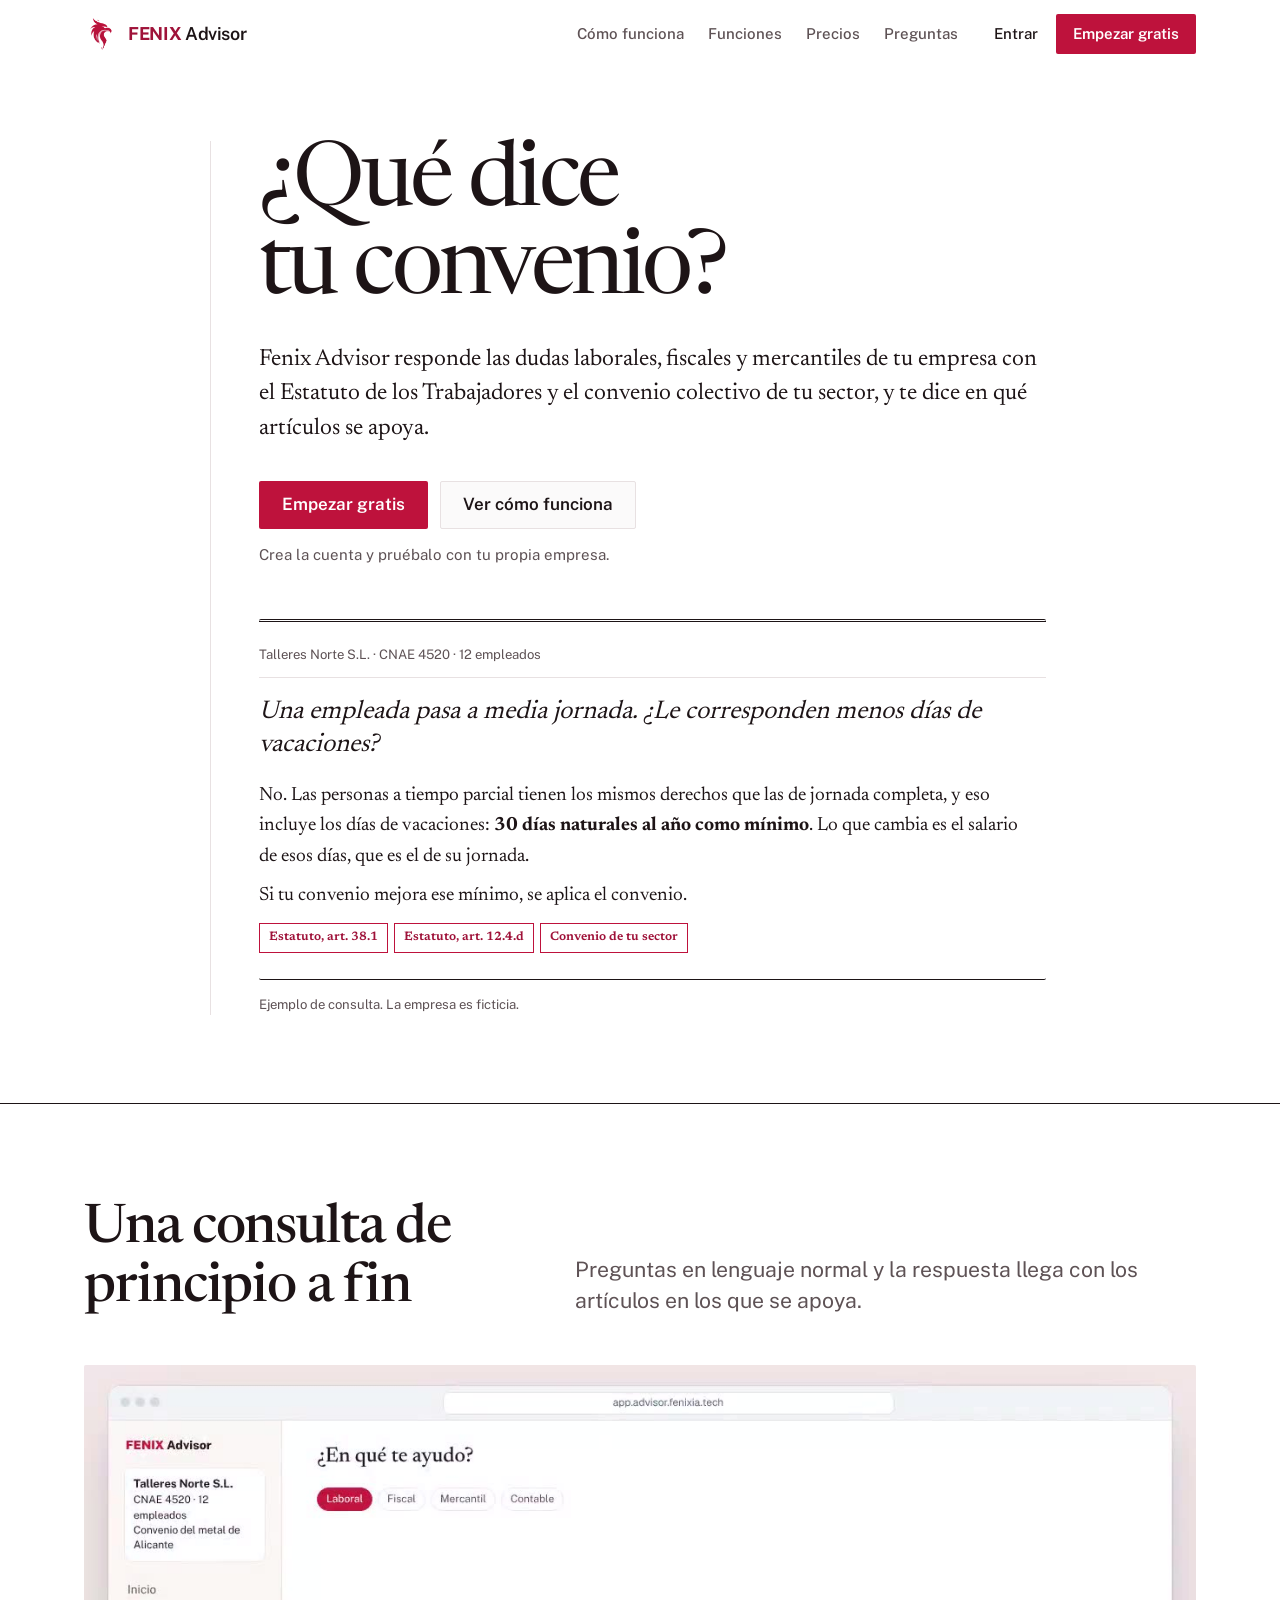
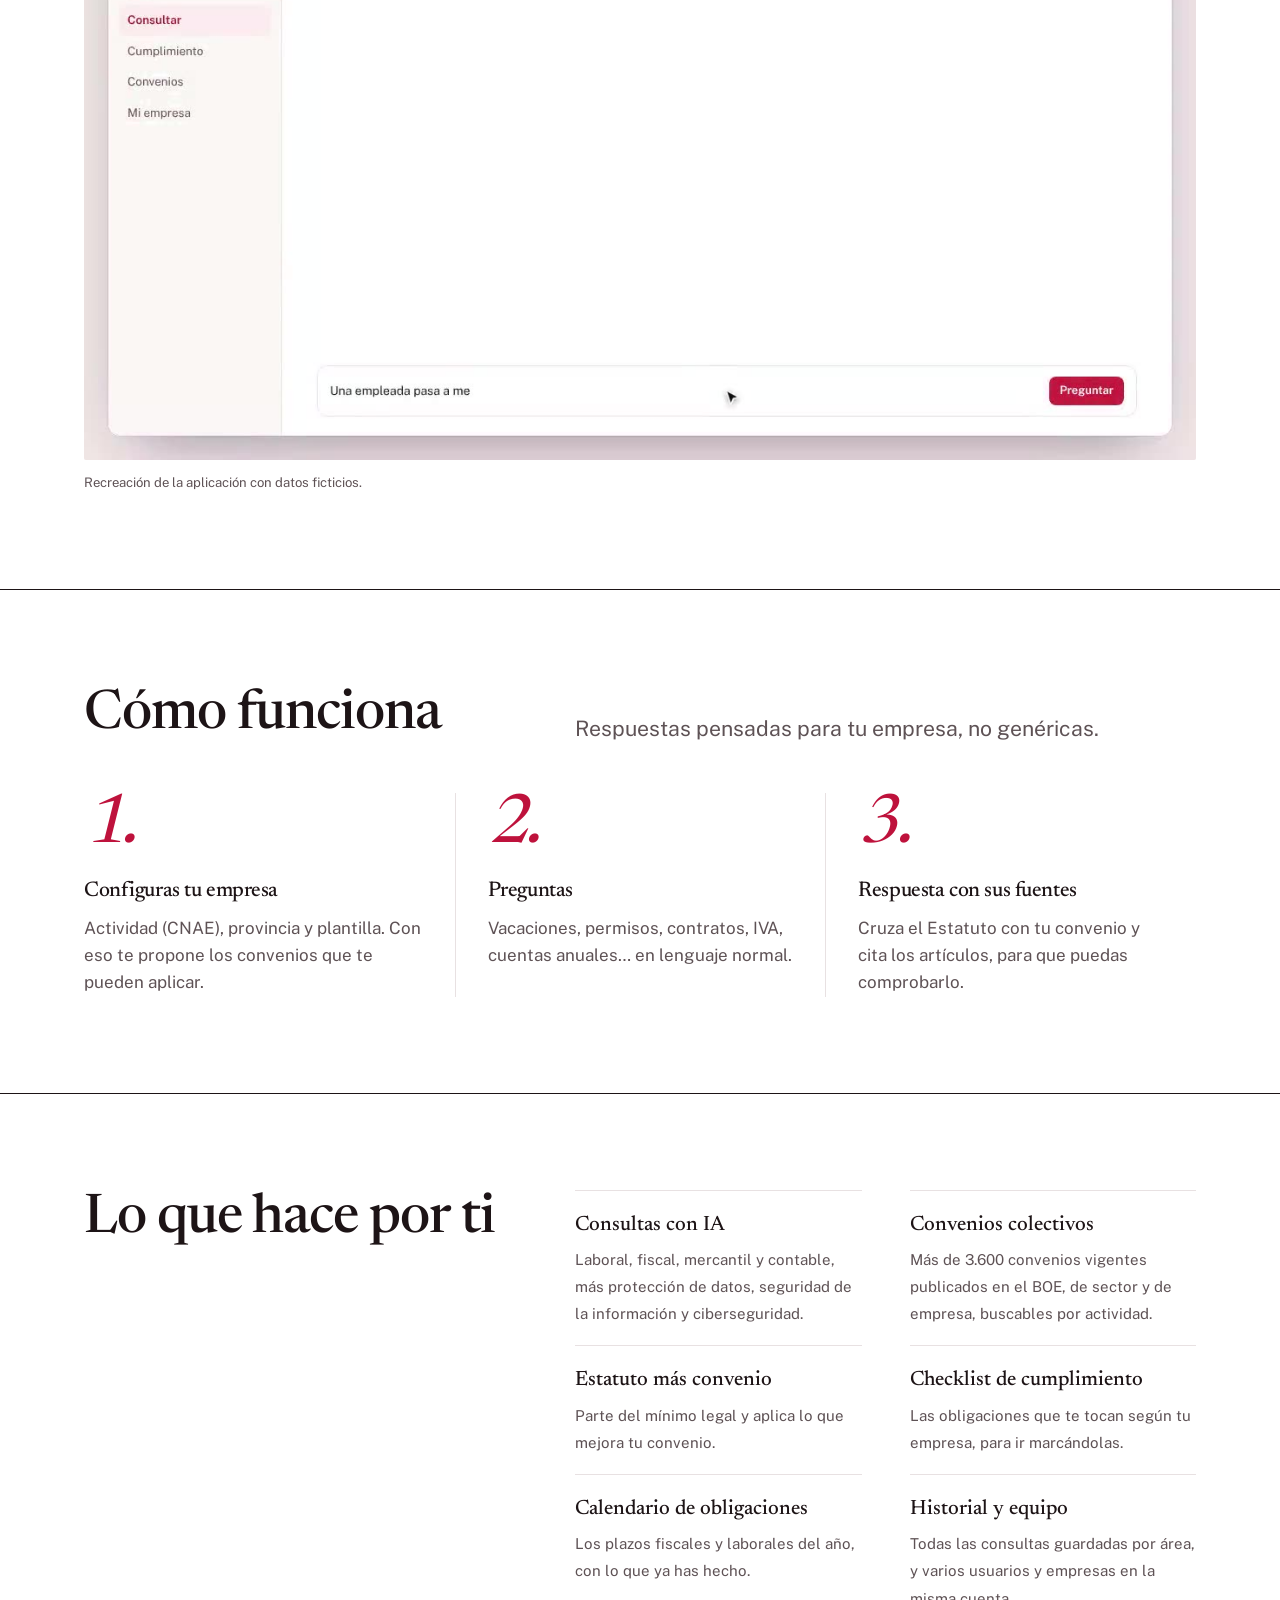
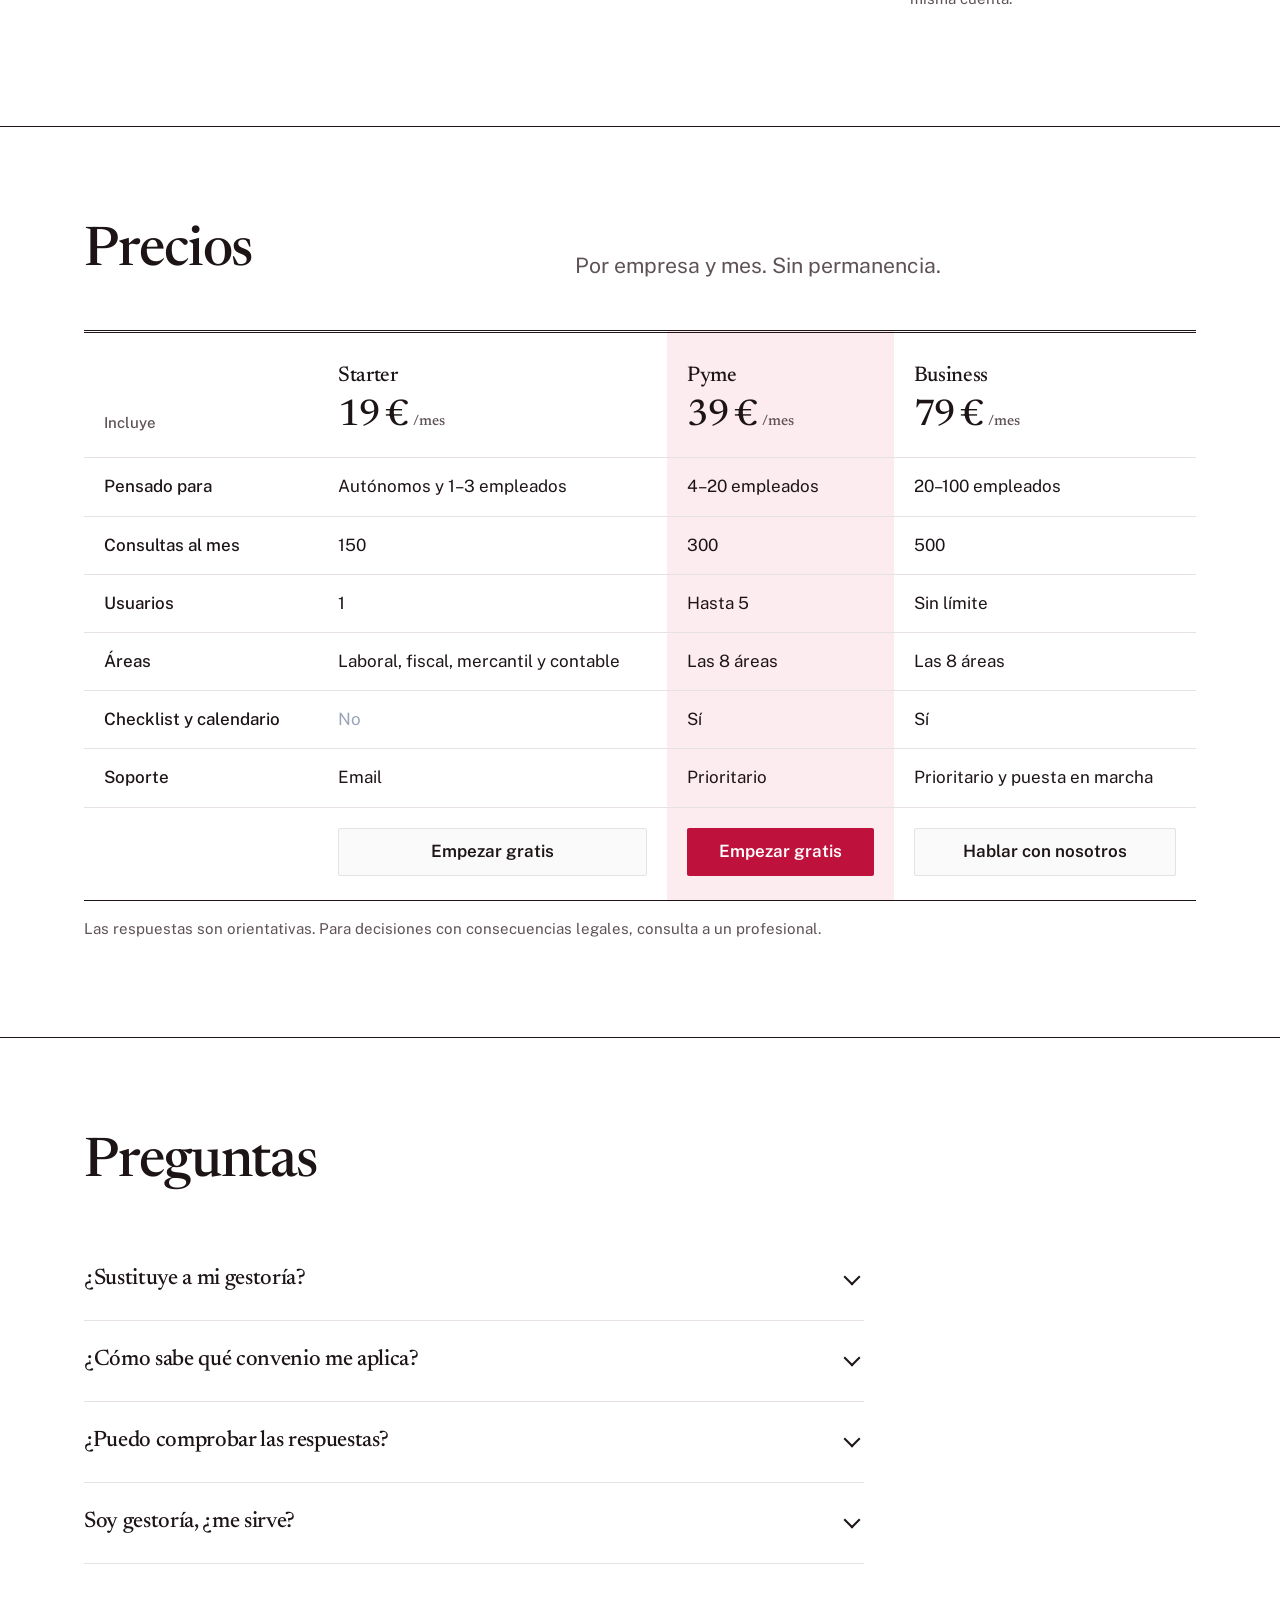
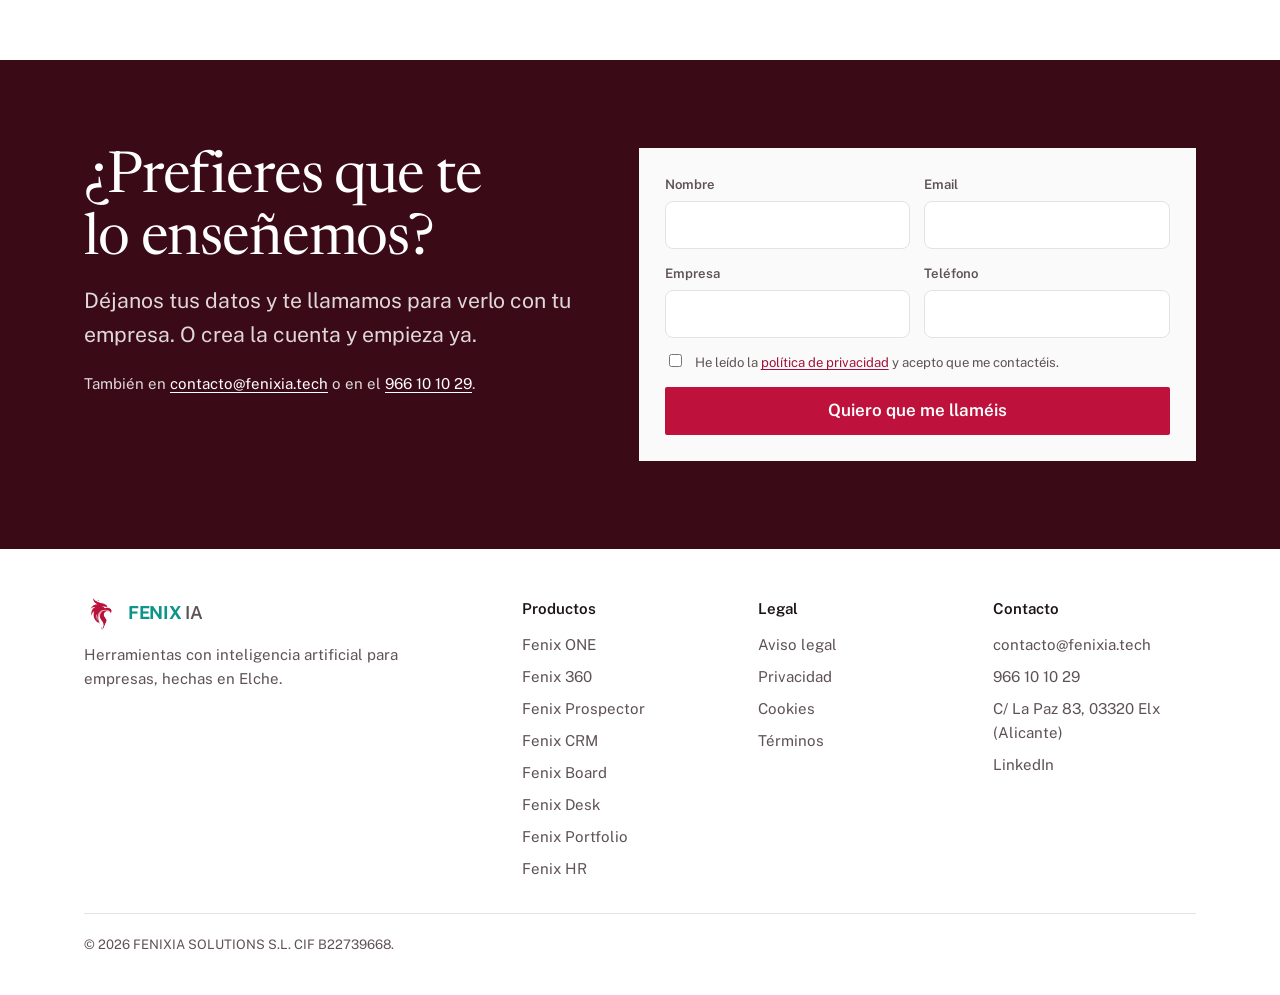
==== commit 457f4be8: "Identidad propia (Newsreader, editorial) y clip con datos ficticios Co-Authored-By: Claude Opus 5.5 " ====
--- a/index.html
+++ b/index.html
@@ -19,7 +19,7 @@
 <link rel="icon" href="favicon.ico" sizes="any">
 <link rel="icon" href="fenix.png" type="image/png">
 <link rel="apple-touch-icon" href="apple-touch-icon.png">
-<link rel="preload" href="fonts/space-grotesk-latin.woff2" as="font" type="font/woff2" crossorigin>
+<link rel="preload" href="fonts/newsreader-latin-standard-normal.woff2" as="font" type="font/woff2" crossorigin>
 <link rel="stylesheet" href="familia.css">
 <style>
 :root { --acento: #be123c; --acento-osc: #9f1239; --acento-suave: #fdecef; }
@@ -32,11 +32,44 @@
 .fuentes { list-style: none; margin: 12px 0 0; padding: 0; display: flex; flex-wrap: wrap; gap: 6px; }
 .fuentes li { font-size: .76rem; font-weight: 600; color: var(--acento-osc); background: var(--acento-suave); padding: 4px 9px; border-radius: 999px; }
 
+@font-face { font-family: 'Newsreader'; font-style: normal; font-weight: 200 800;  font-display: swap; src: url(fonts/newsreader-latin-standard-normal.woff2) format('woff2'); }
+@font-face { font-family: 'Public Sans'; font-style: normal; font-weight: 100 900;  font-display: swap; src: url(fonts/public-sans-latin-wght-normal.woff2) format('woff2'); }
+
+:root { --papel: #ffffff; --hoja: #fbfafa; --tinta: #1d1416; --tinta-2: #5e5255; --linea: #e8e1e2;
+  --sans: 'Public Sans', system-ui, sans-serif; --display: 'Newsreader', Georgia, serif; --nav-fondo: rgba(255,255,255,.92);
+  --radio: 2px; --radio-boton: 2px; --sombra: none;
+  --t-3xl: clamp(3rem, 7vw, 5.6rem); }
+h1, h2, h3 { font-weight: 500; letter-spacing: -.02em; }
+.portada h1 { font-weight: 400; line-height: .98; font-variation-settings: "opsz" 72; }
+.portada .entradilla { font-family: var(--display); font-size: 1.45rem; color: var(--tinta); }
+.portada .envoltura { border-left: 1px solid var(--linea); padding-left: 48px; }
+.hoja { border: 0; border-top: 3px double var(--tinta); border-bottom: 1px solid var(--tinta); background: transparent; }
+.consulta { padding: 22px 0 26px; }
+.pregunta { margin: 18px 0; max-width: none; background: transparent; padding: 0; border-radius: 0; font-family: var(--display); font-size: 1.6rem; font-style: italic; font-weight: 400; line-height: 1.3; }
+.respuesta { border-left: 0; padding: 0; font-family: var(--display); font-size: 1.2rem; line-height: 1.6; max-width: 40em; }
+.fuentes li { border-radius: 0; background: transparent; border: 1px solid var(--acento); }
+.bloque { border-top: 1px solid var(--tinta); }
+.bloque-cab h2, .rasgos h2 { font-size: clamp(2.4rem, 4.4vw, 3.4rem); }
+.pasos li::before { font-family: var(--display); font-style: italic; font-weight: 400; font-size: 4.2rem; content: counter(paso) "."; }
+.rasgos ul { gap: 0 48px; }
+.rasgos li { padding: 18px 0; border-top: 1px solid var(--linea); }
+.rasgos li strong { font-family: var(--display); font-size: 1.3rem; font-weight: 500; }
+.precios-tabla { border-radius: 0; border: 0; border-top: 3px double var(--tinta); border-bottom: 1px solid var(--tinta); background: transparent; }
+.precio, .plan { font-family: var(--display); font-weight: 500; }
+.precio-unico .pu-cifra b { font-weight: 400; }
+.preguntas summary { font-family: var(--display); font-weight: 500; font-size: 1.4rem; }
+.final { background: #3b0a17; }
+.final h2 { font-weight: 400; font-size: clamp(2.4rem, 4.6vw, 3.6rem); }
+.formulario { border-radius: 0; }
+@media (max-width: 760px) {
+  .portada .envoltura { border-left: 0; padding-left: 24px; }
+}
+
 </style>
 
 
 </head>
-<body>
+<body class="tema-advisor">
 <a class="saltar" href="#contenido">Saltar al contenido</a>
 <header class="nav" id="nav"><div class="envoltura">
   <a class="marca" href="/" aria-label="Fenix Advisor, inicio"><img src="fenix.png" alt="" width="34" height="34"><span><b>FENIX</b> Advisor</span></a>
@@ -44,7 +77,7 @@
   <div class="nav-acciones"><a class="entrar" href="https://app.advisor.fenixia.tech">Entrar</a><a class="boton boton-principal" href="https://app.advisor.fenixia.tech/register">Empezar gratis</a></div>
 </div></header>
 <main id="contenido">
-<section class="portada"><div class="envoltura">
+<section class="portada editorial"><div class="envoltura">
   <div>
     <h1>¿Qué dice tu convenio?</h1>
     <p class="entradilla">Fenix Advisor responde las dudas laborales, fiscales y mercantiles de tu empresa con el Estatuto de los Trabajadores y el convenio colectivo de tu sector, y te dice en qué artículos se apoya.</p>
@@ -64,7 +97,7 @@
   <figcaption>Ejemplo de consulta. La empresa es ficticia.</figcaption>
 </figure>
 </div></section>
-<section class="bloque" id="como-funciona"><div class="envoltura"><div class="bloque-cab"><h2>Cómo funciona</h2><p>Respuestas pensadas para tu empresa, no genéricas.</p></div><ol class="pasos"><li><h3>Configuras tu empresa</h3><p>Actividad (CNAE), provincia y plantilla. Con eso te propone los convenios que te pueden aplicar.</p></li><li><h3>Preguntas</h3><p>Vacaciones, permisos, contratos, IVA, cuentas anuales… en lenguaje normal.</p></li><li><h3>Respuesta con sus fuentes</h3><p>Cruza el Estatuto con tu convenio y cita los artículos, para que puedas comprobarlo.</p></li></ol></div></section><section class="bloque" id="funciones"><div class="envoltura"><div class="rasgos"><div><h2>Lo que hace por ti</h2></div><ul><li><strong>Consultas con IA</strong><span>Laboral, fiscal, mercantil y contable, más protección de datos, seguridad de la información y ciberseguridad.</span></li><li><strong>Convenios colectivos</strong><span>Más de 3.600 convenios vigentes publicados en el BOE, de sector y de empresa, buscables por actividad.</span></li><li><strong>Estatuto más convenio</strong><span>Parte del mínimo legal y aplica lo que mejora tu convenio.</span></li><li><strong>Checklist de cumplimiento</strong><span>Las obligaciones que te tocan según tu empresa, para ir marcándolas.</span></li><li><strong>Calendario de obligaciones</strong><span>Los plazos fiscales y laborales del año, con lo que ya has hecho.</span></li><li><strong>Historial y equipo</strong><span>Todas las consultas guardadas por área, y varios usuarios y empresas en la misma cuenta.</span></li></ul></div></div></section><section class="bloque" id="precios"><div class="envoltura"><div class="bloque-cab"><h2>Precios</h2><p>Por empresa y mes. Sin permanencia.</p></div><div class="precios-desplazable"><table class="precios-tabla"><thead><tr><th scope="col">Incluye</th><th scope="col"><span class="plan">Starter</span><span class="precio">19 € <small>/mes</small></span></th><th scope="col" class="destacado"><span class="plan">Pyme</span><span class="precio">39 € <small>/mes</small></span></th><th scope="col"><span class="plan">Business</span><span class="precio">79 € <small>/mes</small></span></th></tr></thead><tbody><tr><th scope="row">Pensado para</th><td>Autónomos y 1–3 empleados</td><td class="destacado">4–20 empleados</td><td>20–100 empleados</td></tr><tr><th scope="row">Consultas al mes</th><td>150</td><td class="destacado">300</td><td>500</td></tr><tr><th scope="row">Usuarios</th><td>1</td><td class="destacado">Hasta 5</td><td>Sin límite</td></tr><tr><th scope="row">Áreas</th><td>Laboral, fiscal, mercantil y contable</td><td class="destacado">Las 8 áreas</td><td>Las 8 áreas</td></tr><tr><th scope="row">Checklist y calendario</th><td class="no">No</td><td class="destacado">Sí</td><td>Sí</td></tr><tr><th scope="row">Soporte</th><td>Email</td><td class="destacado">Prioritario</td><td>Prioritario y puesta en marcha</td></tr></tbody><tfoot><tr><td></td><td><a class="boton boton-secundario" href="https://app.advisor.fenixia.tech/register">Empezar gratis</a></td><td class="destacado"><a class="boton boton-principal" href="https://app.advisor.fenixia.tech/register">Empezar gratis</a></td><td><a class="boton boton-secundario" href="#contacto">Hablar con nosotros</a></td></tr></tfoot></table></div><p class="precios-pie">Las respuestas son orientativas. Para decisiones con consecuencias legales, consulta a un profesional.</p></div></section><section class="bloque" id="preguntas"><div class="envoltura"><div class="bloque-cab"><h2>Preguntas</h2></div><div class="preguntas"><details><summary>¿Sustituye a mi gestoría?</summary><p>No. Resuelve las dudas del día a día al momento y te ayuda a llegar a la gestoría con la pregunta clara. Las decisiones importantes, con un profesional.</p></details><details><summary>¿Cómo sabe qué convenio me aplica?</summary><p>Por la actividad de tu empresa te propone los convenios de tu sector y, si lo tienes, el de tu propia empresa. Tú eliges el que aplica.</p></details><details><summary>¿Puedo comprobar las respuestas?</summary><p>Sí. Cada respuesta indica los artículos del Estatuto o del convenio en los que se apoya.</p></details><details><summary>Soy gestoría, ¿me sirve?</summary><p>Sí. Puedes dar de alta varias empresas y consultar cada una con su convenio.</p></details></div></div></section>
+<section class="bloque" id="en-accion"><div class="envoltura"><div class="bloque-cab"><h2>Una consulta de principio a fin</h2><p>Preguntas en lenguaje normal y la respuesta llega con los artículos en los que se apoya.</p></div><figure class="clip"><video src="clip.mp4" poster="clip.jpg" autoplay muted loop playsinline preload="metadata" aria-label="Una consulta de principio a fin"></video><figcaption>Recreación de la aplicación con datos ficticios.</figcaption></figure><script>if (matchMedia('(prefers-reduced-motion: reduce)').matches) document.querySelectorAll('.clip video').forEach(v => { v.removeAttribute('autoplay'); v.pause(); v.controls = true; });</script></div></section><section class="bloque" id="como-funciona"><div class="envoltura"><div class="bloque-cab"><h2>Cómo funciona</h2><p>Respuestas pensadas para tu empresa, no genéricas.</p></div><ol class="pasos"><li><h3>Configuras tu empresa</h3><p>Actividad (CNAE), provincia y plantilla. Con eso te propone los convenios que te pueden aplicar.</p></li><li><h3>Preguntas</h3><p>Vacaciones, permisos, contratos, IVA, cuentas anuales… en lenguaje normal.</p></li><li><h3>Respuesta con sus fuentes</h3><p>Cruza el Estatuto con tu convenio y cita los artículos, para que puedas comprobarlo.</p></li></ol></div></section><section class="bloque" id="funciones"><div class="envoltura"><div class="rasgos"><div><h2>Lo que hace por ti</h2></div><ul><li><strong>Consultas con IA</strong><span>Laboral, fiscal, mercantil y contable, más protección de datos, seguridad de la información y ciberseguridad.</span></li><li><strong>Convenios colectivos</strong><span>Más de 3.600 convenios vigentes publicados en el BOE, de sector y de empresa, buscables por actividad.</span></li><li><strong>Estatuto más convenio</strong><span>Parte del mínimo legal y aplica lo que mejora tu convenio.</span></li><li><strong>Checklist de cumplimiento</strong><span>Las obligaciones que te tocan según tu empresa, para ir marcándolas.</span></li><li><strong>Calendario de obligaciones</strong><span>Los plazos fiscales y laborales del año, con lo que ya has hecho.</span></li><li><strong>Historial y equipo</strong><span>Todas las consultas guardadas por área, y varios usuarios y empresas en la misma cuenta.</span></li></ul></div></div></section><section class="bloque" id="precios"><div class="envoltura"><div class="bloque-cab"><h2>Precios</h2><p>Por empresa y mes. Sin permanencia.</p></div><div class="precios-desplazable"><table class="precios-tabla"><thead><tr><th scope="col">Incluye</th><th scope="col"><span class="plan">Starter</span><span class="precio">19 € <small>/mes</small></span></th><th scope="col" class="destacado"><span class="plan">Pyme</span><span class="precio">39 € <small>/mes</small></span></th><th scope="col"><span class="plan">Business</span><span class="precio">79 € <small>/mes</small></span></th></tr></thead><tbody><tr><th scope="row">Pensado para</th><td>Autónomos y 1–3 empleados</td><td class="destacado">4–20 empleados</td><td>20–100 empleados</td></tr><tr><th scope="row">Consultas al mes</th><td>150</td><td class="destacado">300</td><td>500</td></tr><tr><th scope="row">Usuarios</th><td>1</td><td class="destacado">Hasta 5</td><td>Sin límite</td></tr><tr><th scope="row">Áreas</th><td>Laboral, fiscal, mercantil y contable</td><td class="destacado">Las 8 áreas</td><td>Las 8 áreas</td></tr><tr><th scope="row">Checklist y calendario</th><td class="no">No</td><td class="destacado">Sí</td><td>Sí</td></tr><tr><th scope="row">Soporte</th><td>Email</td><td class="destacado">Prioritario</td><td>Prioritario y puesta en marcha</td></tr></tbody><tfoot><tr><td></td><td><a class="boton boton-secundario" href="https://app.advisor.fenixia.tech/register">Empezar gratis</a></td><td class="destacado"><a class="boton boton-principal" href="https://app.advisor.fenixia.tech/register">Empezar gratis</a></td><td><a class="boton boton-secundario" href="#contacto">Hablar con nosotros</a></td></tr></tfoot></table></div><p class="precios-pie">Las respuestas son orientativas. Para decisiones con consecuencias legales, consulta a un profesional.</p></div></section><section class="bloque" id="preguntas"><div class="envoltura"><div class="bloque-cab"><h2>Preguntas</h2></div><div class="preguntas"><details><summary>¿Sustituye a mi gestoría?</summary><p>No. Resuelve las dudas del día a día al momento y te ayuda a llegar a la gestoría con la pregunta clara. Las decisiones importantes, con un profesional.</p></details><details><summary>¿Cómo sabe qué convenio me aplica?</summary><p>Por la actividad de tu empresa te propone los convenios de tu sector y, si lo tienes, el de tu propia empresa. Tú eliges el que aplica.</p></details><details><summary>¿Puedo comprobar las respuestas?</summary><p>Sí. Cada respuesta indica los artículos del Estatuto o del convenio en los que se apoya.</p></details><details><summary>Soy gestoría, ¿me sirve?</summary><p>Sí. Puedes dar de alta varias empresas y consultar cada una con su convenio.</p></details></div></div></section>
 <section class="final con-formulario" id="contacto"><div class="envoltura"><div><h2>¿Prefieres que te lo enseñemos?</h2><p>Déjanos tus datos y te llamamos para verlo con tu empresa. O crea la cuenta y empieza ya.</p><p class="otra-via">También en <a href="mailto:contacto@fenixia.tech">contacto@fenixia.tech</a> o en el <a href="tel:+34966101029">966 10 10 29</a>.</p></div><div><form class="formulario" id="form-contacto" novalidate><label>Nombre<input name="nombre" autocomplete="name" required></label><label>Email<input name="email" type="email" autocomplete="email" required></label><label>Empresa<input name="empresa" autocomplete="organization"></label><label>Teléfono<input name="telefono" type="tel" autocomplete="tel"></label><input class="trampa" name="website" tabindex="-1" autocomplete="off" aria-hidden="true"><label class="casilla ancho"><input type="checkbox" name="privacidad" required> <span>He leído la <a href="https://fenixia.tech/privacidad/" target="_blank" rel="noopener">política de privacidad</a> y acepto que me contactéis.</span></label><p class="form-aviso error" id="form-error" role="alert" hidden></p><button class="boton" type="submit">Quiero que me llaméis</button></form><div class="form-ok" id="form-ok" role="status" hidden><strong>Recibido.</strong>Te escribimos en menos de 24 horas.</div></div></div></section>
 </main>
 <footer class="pie"><div class="envoltura">
@@ -72,7 +105,7 @@
     <a class="marca" href="https://fenixia.tech/"><img src="fenix.png" alt="" width="34" height="34"><span><b>FENIX</b> IA</span></a>
     <p style="margin-top:12px;max-width:26em">Herramientas con inteligencia artificial para empresas, hechas en Elche.</p>
   </div>
-  <div><h4>Productos</h4><ul><li><a href="https://360.fenixia.tech/">Fenix 360</a></li><li><a href="https://prospector.fenixia.tech/">Fenix Prospector</a></li><li><a href="https://fenixia.tech/crm/">Fenix CRM</a></li><li><a href="https://fenixia.tech/board/">Fenix Board</a></li><li><a href="https://fenixia.tech/desk/">Fenix Desk</a></li><li><a href="https://portfolio.fenixia.tech/">Fenix Portfolio</a></li><li><a href="https://fenixhr.fenixia.tech/">Fenix HR</a></li></ul></div>
+  <div><h4>Productos</h4><ul><li><a href="https://fenixia.tech/one/">Fenix ONE</a></li><li><a href="https://360.fenixia.tech/">Fenix 360</a></li><li><a href="https://prospector.fenixia.tech/">Fenix Prospector</a></li><li><a href="https://fenixia.tech/crm/">Fenix CRM</a></li><li><a href="https://fenixia.tech/board/">Fenix Board</a></li><li><a href="https://fenixia.tech/desk/">Fenix Desk</a></li><li><a href="https://portfolio.fenixia.tech/">Fenix Portfolio</a></li><li><a href="https://hr.fenixia.tech/">Fenix HR</a></li></ul></div>
   <div><h4>Legal</h4><ul>
     <li><a href="https://fenixia.tech/aviso-legal/">Aviso legal</a></li>
     <li><a href="https://fenixia.tech/privacidad/">Privacidad</a></li>
--- a/familia.css
+++ b/familia.css
@@ -29,21 +29,21 @@
 a { color: var(--acento-osc); text-underline-offset: .18em; }
 :focus-visible { outline: 3px solid var(--acento); outline-offset: 3px; border-radius: 4px; }
 .envoltura { max-width: var(--ancho); margin: 0 auto; padding: 0 24px; }
-h1, h2, h3 { font-weight: 600; letter-spacing: -.025em; line-height: 1.08; margin: 0; text-wrap: balance; }
+h1, h2, h3 { font-family: var(--display, var(--sans)); font-weight: 600; letter-spacing: -.025em; line-height: 1.08; margin: 0; text-wrap: balance; }
 h2 { font-size: var(--t-2xl); }
 h3 { font-size: var(--t-l); letter-spacing: -.015em; line-height: 1.25; }
 p { margin: 0; }
 .saltar { position: absolute; left: -9999px; }
 .saltar:focus { left: 16px; top: 12px; z-index: 10; background: var(--hoja); padding: 8px 12px; }
 
-.boton { display: inline-flex; align-items: center; justify-content: center; min-height: 48px; padding: 0 22px; border-radius: 10px;
+.boton { display: inline-flex; align-items: center; justify-content: center; min-height: 48px; padding: 0 22px; border-radius: var(--radio-boton, 10px);
   white-space: nowrap; font: 600 var(--t-m)/1 var(--sans); text-decoration: none; border: 1.5px solid transparent; transition: background .15s, color .15s, border-color .15s; }
 .boton-principal { background: var(--acento); color: #fff; }
 .boton-principal:hover { background: var(--acento-osc); color: #fff; }
 .boton-secundario { color: var(--tinta); border-color: var(--linea); background: var(--hoja); }
 .boton-secundario:hover { border-color: var(--tinta); color: var(--tinta); }
 
-.nav { position: sticky; top: 0; z-index: 5; background: rgba(245,247,251,.9); backdrop-filter: saturate(1.4) blur(10px); border-bottom: 1px solid transparent; }
+.nav { position: sticky; top: 0; z-index: 5; background: var(--nav-fondo, rgba(245,247,251,.9)); backdrop-filter: saturate(1.4) blur(10px); border-bottom: 1px solid transparent; }
 .nav.con-borde { border-bottom-color: var(--linea); }
 .nav .envoltura { display: flex; align-items: center; gap: 28px; height: 68px; }
 .marca { white-space: nowrap; display: flex; align-items: center; gap: 10px; text-decoration: none; color: var(--tinta); font-weight: 600; font-size: 1.12rem; letter-spacing: -.02em; }
@@ -64,7 +64,7 @@
 .portada .nota { margin-top: 14px; font-size: var(--t-s); color: var(--tinta-2); }
 .muestra { position: relative; margin: 0; }
 .muestra figcaption { margin-top: 14px; font-size: var(--t-xs); color: var(--tinta-2); }
-.hoja { background: var(--hoja); border: 1px solid var(--linea); border-radius: 12px; box-shadow: 0 1px 0 var(--linea), 0 24px 48px -28px rgba(18,26,51,.28); }
+.hoja { background: var(--hoja); border: 1px solid var(--linea); border-radius: var(--radio, 12px); box-shadow: var(--sombra, 0 1px 0 var(--linea), 0 24px 48px -28px rgba(18,26,51,.28)); overflow: hidden; }
 
 .bloque { padding: 96px 0; border-top: 1px solid var(--linea); }
 .bloque-cab { display: grid; grid-template-columns: minmax(0, 5fr) minmax(0, 7fr); gap: 48px; align-items: end; margin-bottom: 48px; }
@@ -189,3 +189,37 @@
 .form-ok strong { display: block; font-size: var(--t-l); color: var(--acento-osc); margin-bottom: 6px; }
 @media (max-width: 860px) { .final.con-formulario .envoltura { grid-template-columns: 1fr; gap: 28px; } }
 @media (max-width: 520px) { .formulario { grid-template-columns: 1fr; padding: 20px; } }
+
+/* Composiciones de portada (cada producto elige la suya) */
+.portada.centrada .envoltura { grid-template-columns: 1fr; text-align: center; justify-items: center; gap: 56px; }
+.portada.centrada .entradilla { margin-left: auto; margin-right: auto; }
+.portada.centrada .acciones { justify-content: center; }
+.portada.centrada .muestra { width: 100%; max-width: 1040px; text-align: left; }
+.portada.apilada .envoltura { grid-template-columns: 1fr; gap: 48px; }
+.portada.apilada .muestra { width: 100%; }
+.portada.invertida .envoltura { grid-template-columns: minmax(0, 1.1fr) minmax(0, 1fr); }
+.portada.invertida .muestra { order: -1; }
+.portada.editorial .envoltura { grid-template-columns: 1fr; max-width: 860px; gap: 52px; }
+@media (max-width: 900px) {
+  .portada.invertida .muestra { order: 0; }
+}
+
+/* Precio único (productos con una sola tarifa) */
+.precio-unico { display: grid; grid-template-columns: minmax(0, 1fr) minmax(0, 1.2fr); gap: 0; background: var(--hoja); border-radius: var(--radio, 12px); box-shadow: var(--sombra-precio, inset 0 0 0 1px var(--linea)); overflow: hidden; }
+.precio-unico .pu-cifra { padding: 36px; background: var(--acento-suave); display: flex; flex-direction: column; gap: 10px; }
+.precio-unico .pu-cifra b { font-family: var(--display, var(--sans)); font-size: clamp(3rem, 6vw, 4.6rem); line-height: .95; letter-spacing: -.04em; font-weight: 700; color: var(--tinta); }
+.precio-unico .pu-cifra small { font-size: var(--t-m); color: var(--tinta-2); }
+.precio-unico .pu-cifra ul { list-style: none; margin: 8px 0 0; padding: 0; display: grid; gap: 6px; font-size: var(--t-s); color: var(--tinta); }
+.precio-unico .pu-cifra .boton { margin-top: auto; align-self: flex-start; }
+.precio-unico .pu-incluye { padding: 36px; }
+.precio-unico .pu-incluye h3 { font-size: var(--t-l); margin-bottom: 14px; }
+.precio-unico .pu-incluye ul { list-style: none; margin: 0; padding: 0; columns: 2; column-gap: 28px; }
+.precio-unico .pu-incluye li { break-inside: avoid; padding: 9px 0 9px 22px; position: relative; color: var(--tinta); font-size: var(--t-s); }
+.precio-unico .pu-incluye li::before { content: ""; position: absolute; left: 0; top: 15px; width: 10px; height: 6px; border-left: 2px solid var(--acento); border-bottom: 2px solid var(--acento); transform: rotate(-45deg); }
+.precio-unico + .precios-pie { margin-top: 14px; }
+@media (max-width: 760px) { .precio-unico { grid-template-columns: 1fr; } .precio-unico .pu-incluye ul { columns: 1; } .precio-unico .pu-cifra, .precio-unico .pu-incluye { padding: 26px; } }
+
+/* Clip de la aplicación (recreación animada con datos ficticios) */
+.clip { margin: 0; }
+.clip video { display: block; width: 100%; height: auto; aspect-ratio: 1280 / 800; border-radius: var(--radio, 12px); background: var(--hoja); box-shadow: var(--sombra, 0 1px 0 var(--linea), 0 24px 48px -28px rgba(18,26,51,.28)); }
+.clip figcaption { margin-top: 12px; font-size: var(--t-xs); color: var(--tinta-2); }
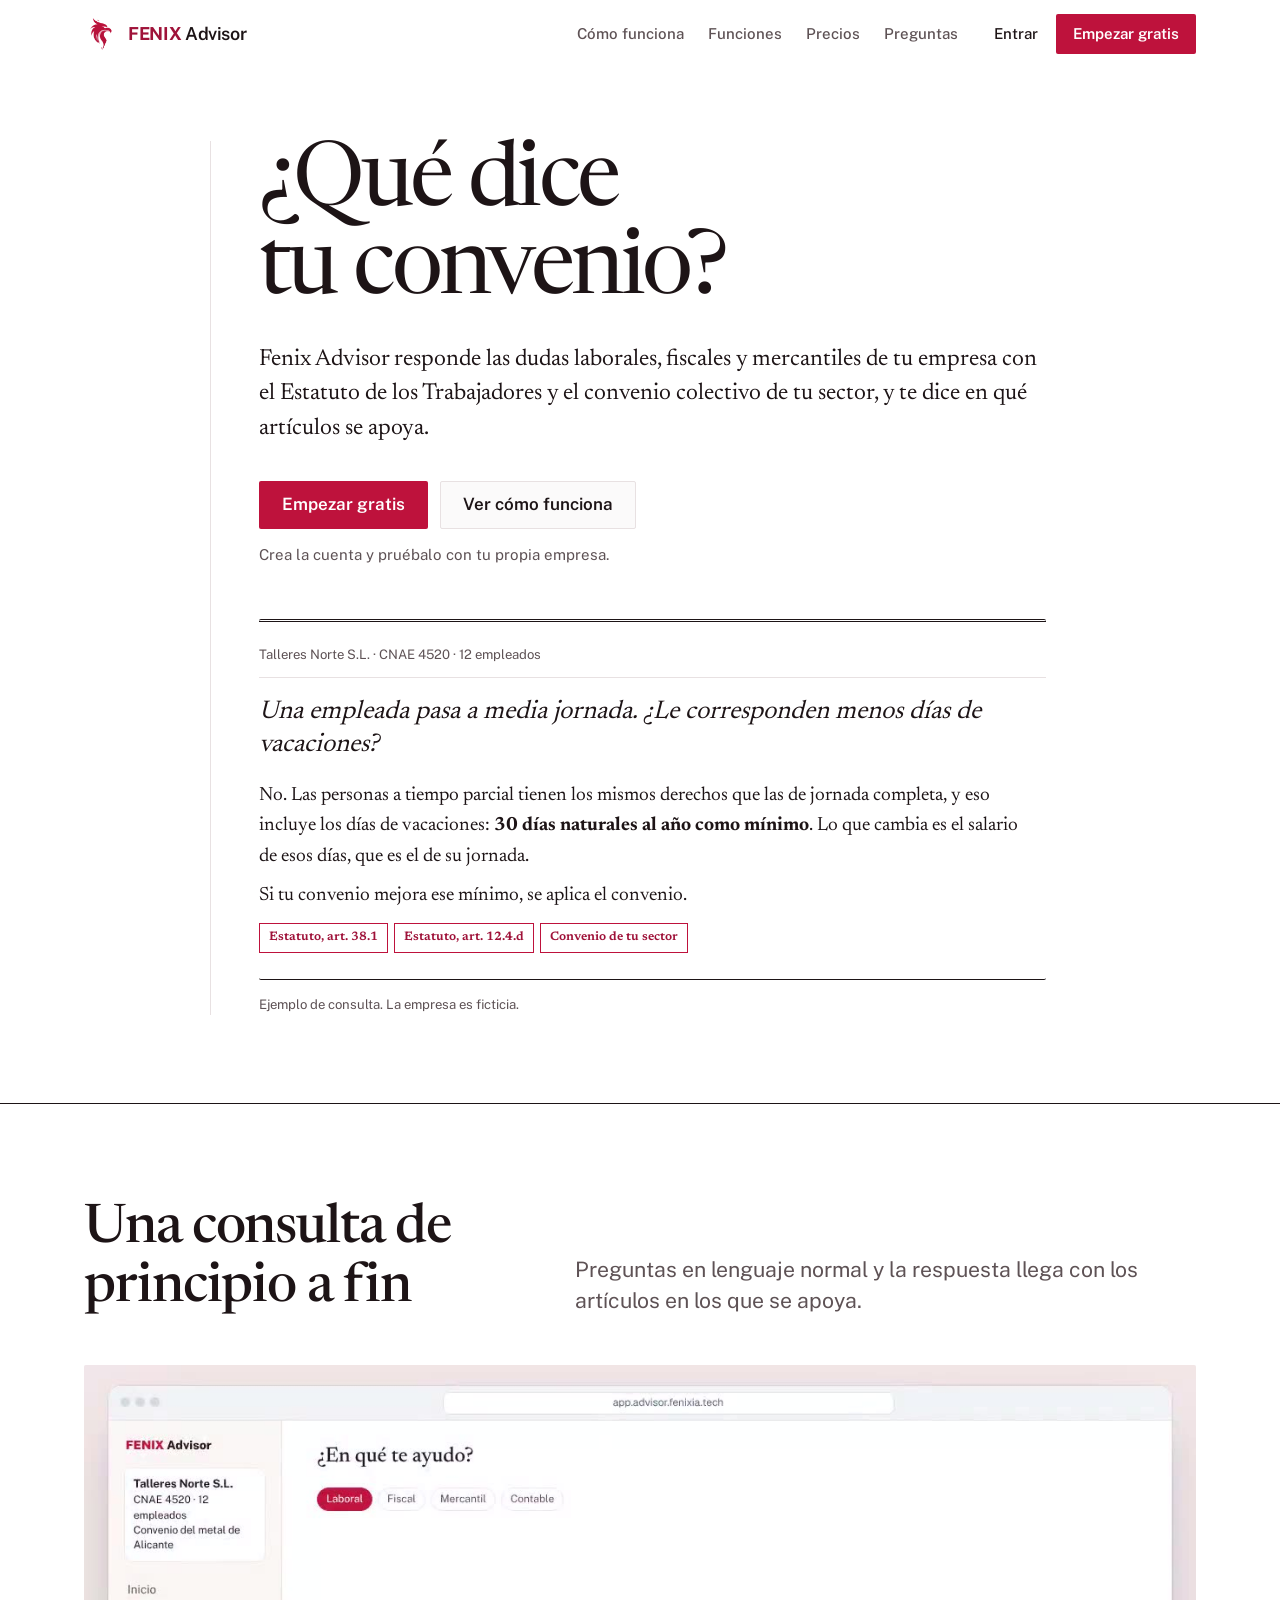
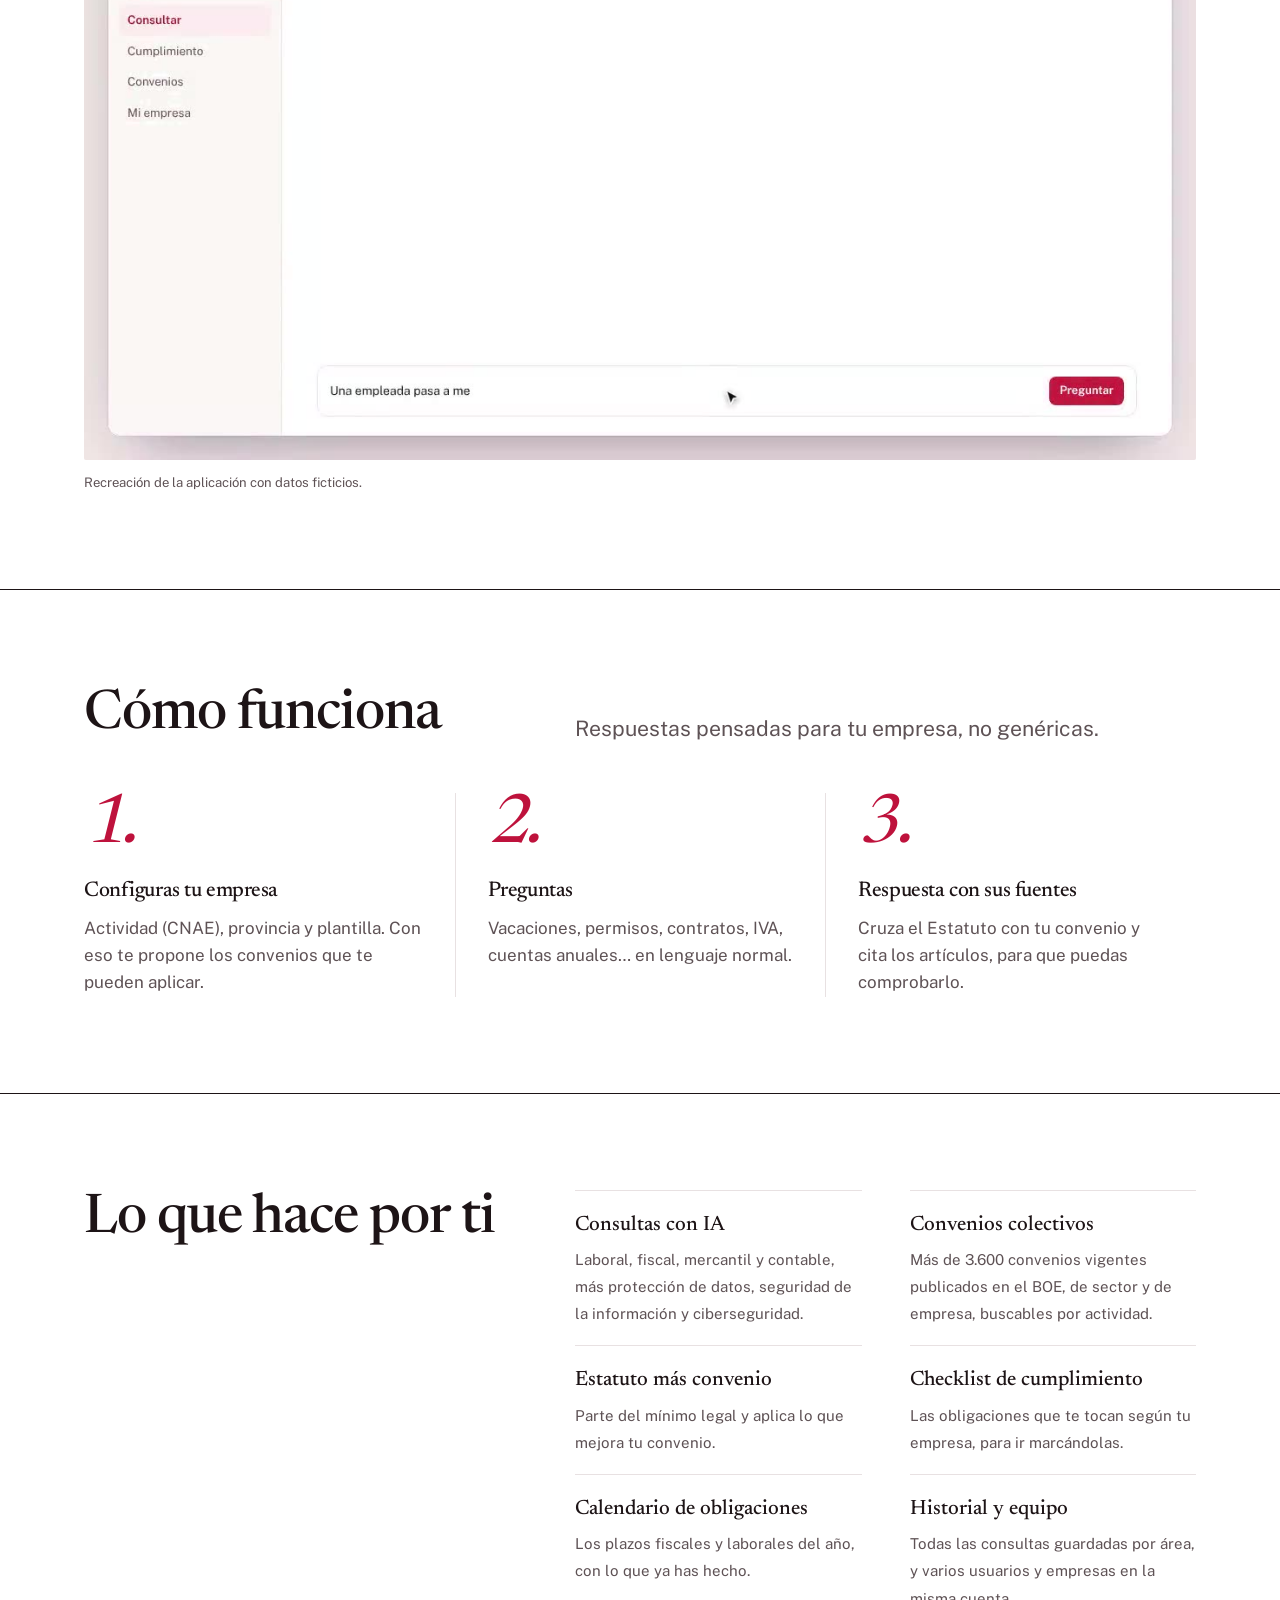
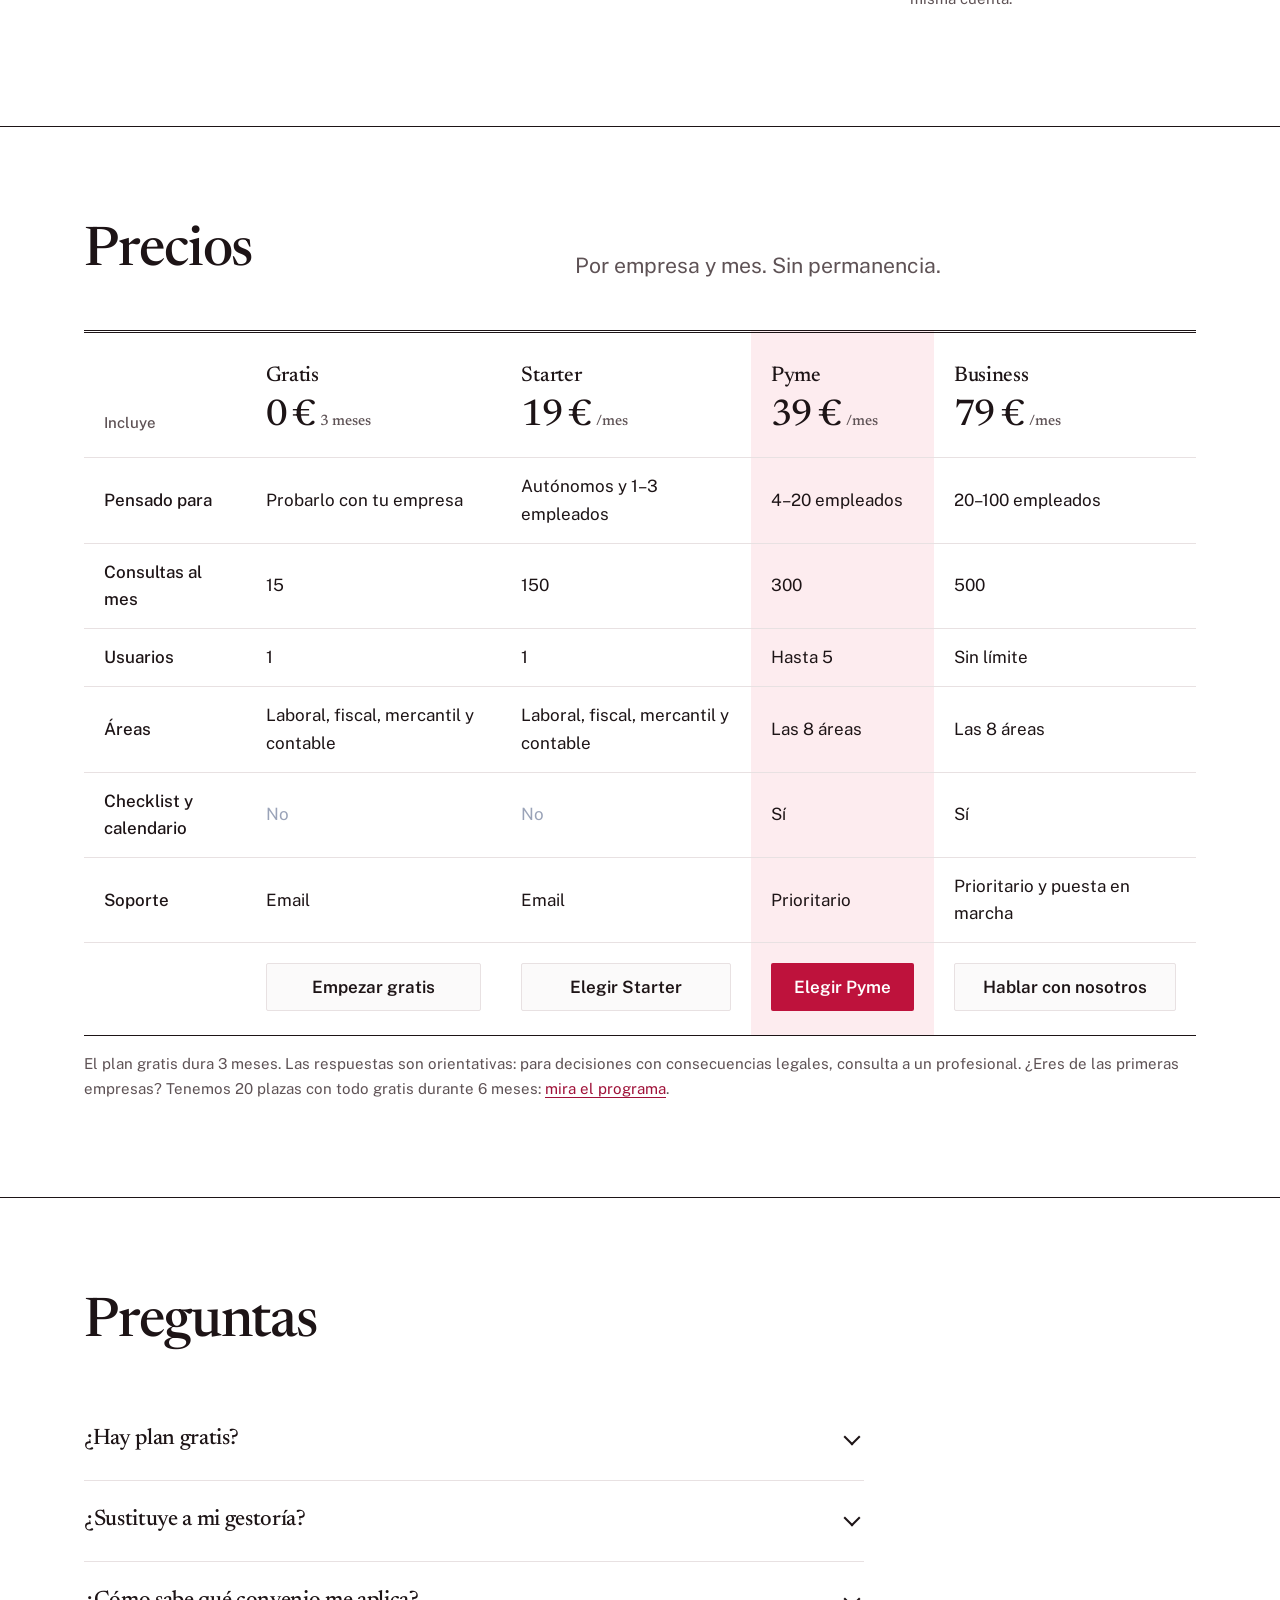
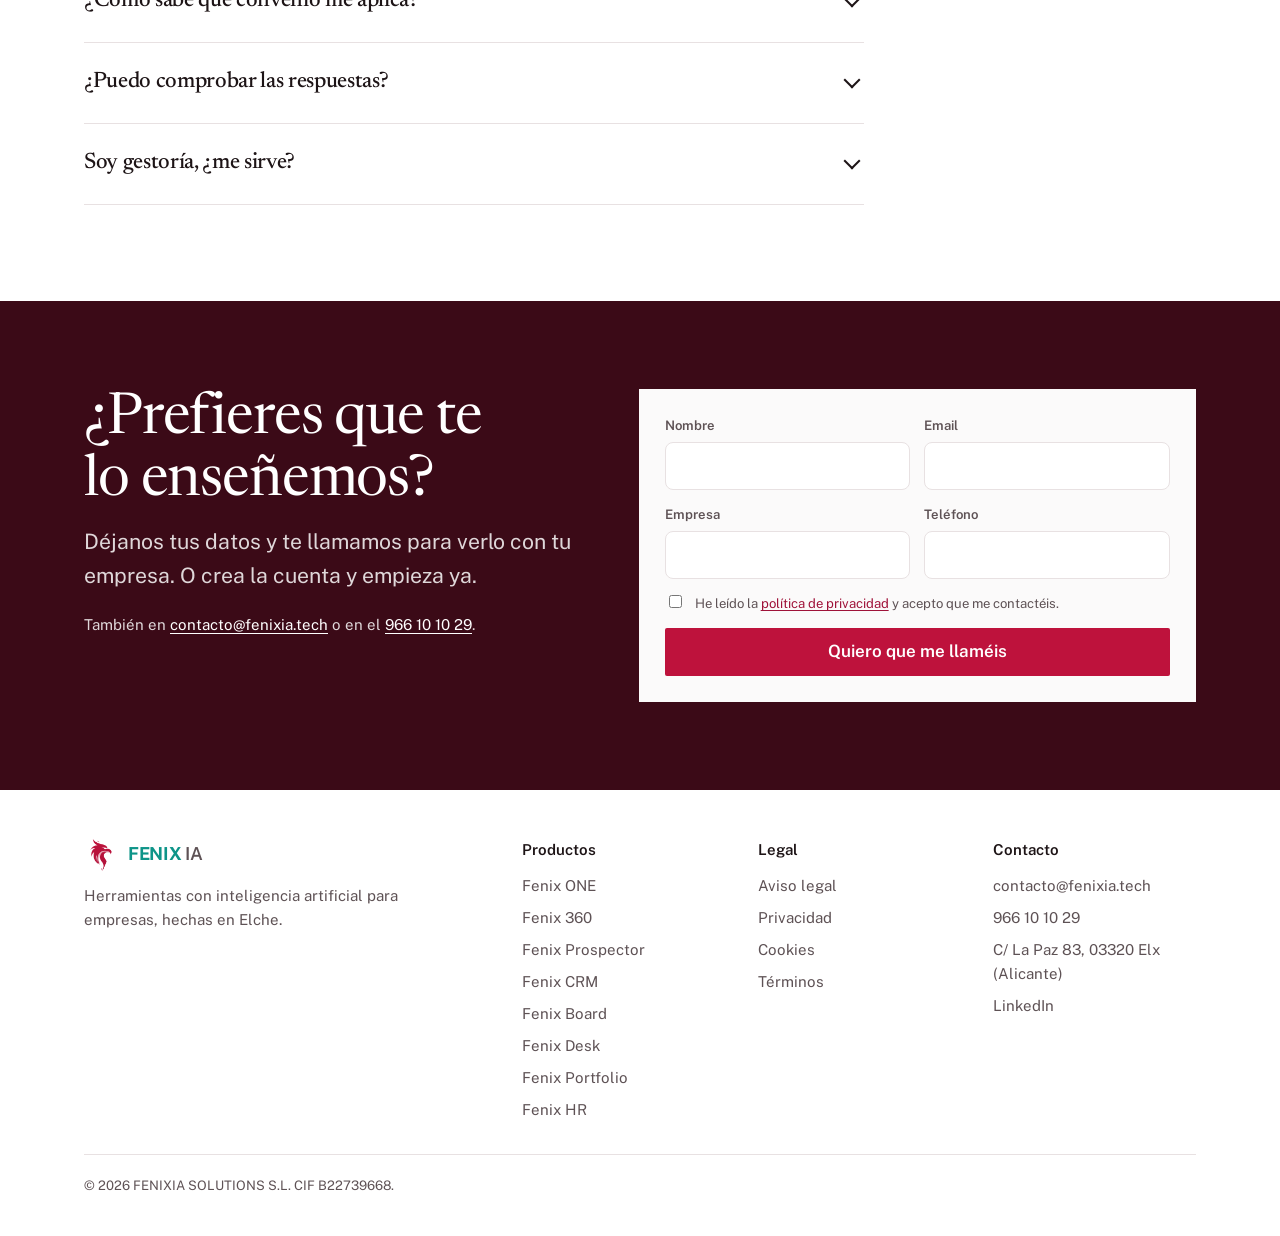
==== commit 7aa04c01: "Plan gratis de 3 meses (1 usuario, 15 consultas) y enlace al programa Co-Authored-By: Claude Opus 5." ====
--- a/index.html
+++ b/index.html
@@ -97,7 +97,7 @@
   <figcaption>Ejemplo de consulta. La empresa es ficticia.</figcaption>
 </figure>
 </div></section>
-<section class="bloque" id="en-accion"><div class="envoltura"><div class="bloque-cab"><h2>Una consulta de principio a fin</h2><p>Preguntas en lenguaje normal y la respuesta llega con los artículos en los que se apoya.</p></div><figure class="clip"><video src="clip.mp4" poster="clip.jpg" autoplay muted loop playsinline preload="metadata" aria-label="Una consulta de principio a fin"></video><figcaption>Recreación de la aplicación con datos ficticios.</figcaption></figure><script>if (matchMedia('(prefers-reduced-motion: reduce)').matches) document.querySelectorAll('.clip video').forEach(v => { v.removeAttribute('autoplay'); v.pause(); v.controls = true; });</script></div></section><section class="bloque" id="como-funciona"><div class="envoltura"><div class="bloque-cab"><h2>Cómo funciona</h2><p>Respuestas pensadas para tu empresa, no genéricas.</p></div><ol class="pasos"><li><h3>Configuras tu empresa</h3><p>Actividad (CNAE), provincia y plantilla. Con eso te propone los convenios que te pueden aplicar.</p></li><li><h3>Preguntas</h3><p>Vacaciones, permisos, contratos, IVA, cuentas anuales… en lenguaje normal.</p></li><li><h3>Respuesta con sus fuentes</h3><p>Cruza el Estatuto con tu convenio y cita los artículos, para que puedas comprobarlo.</p></li></ol></div></section><section class="bloque" id="funciones"><div class="envoltura"><div class="rasgos"><div><h2>Lo que hace por ti</h2></div><ul><li><strong>Consultas con IA</strong><span>Laboral, fiscal, mercantil y contable, más protección de datos, seguridad de la información y ciberseguridad.</span></li><li><strong>Convenios colectivos</strong><span>Más de 3.600 convenios vigentes publicados en el BOE, de sector y de empresa, buscables por actividad.</span></li><li><strong>Estatuto más convenio</strong><span>Parte del mínimo legal y aplica lo que mejora tu convenio.</span></li><li><strong>Checklist de cumplimiento</strong><span>Las obligaciones que te tocan según tu empresa, para ir marcándolas.</span></li><li><strong>Calendario de obligaciones</strong><span>Los plazos fiscales y laborales del año, con lo que ya has hecho.</span></li><li><strong>Historial y equipo</strong><span>Todas las consultas guardadas por área, y varios usuarios y empresas en la misma cuenta.</span></li></ul></div></div></section><section class="bloque" id="precios"><div class="envoltura"><div class="bloque-cab"><h2>Precios</h2><p>Por empresa y mes. Sin permanencia.</p></div><div class="precios-desplazable"><table class="precios-tabla"><thead><tr><th scope="col">Incluye</th><th scope="col"><span class="plan">Starter</span><span class="precio">19 € <small>/mes</small></span></th><th scope="col" class="destacado"><span class="plan">Pyme</span><span class="precio">39 € <small>/mes</small></span></th><th scope="col"><span class="plan">Business</span><span class="precio">79 € <small>/mes</small></span></th></tr></thead><tbody><tr><th scope="row">Pensado para</th><td>Autónomos y 1–3 empleados</td><td class="destacado">4–20 empleados</td><td>20–100 empleados</td></tr><tr><th scope="row">Consultas al mes</th><td>150</td><td class="destacado">300</td><td>500</td></tr><tr><th scope="row">Usuarios</th><td>1</td><td class="destacado">Hasta 5</td><td>Sin límite</td></tr><tr><th scope="row">Áreas</th><td>Laboral, fiscal, mercantil y contable</td><td class="destacado">Las 8 áreas</td><td>Las 8 áreas</td></tr><tr><th scope="row">Checklist y calendario</th><td class="no">No</td><td class="destacado">Sí</td><td>Sí</td></tr><tr><th scope="row">Soporte</th><td>Email</td><td class="destacado">Prioritario</td><td>Prioritario y puesta en marcha</td></tr></tbody><tfoot><tr><td></td><td><a class="boton boton-secundario" href="https://app.advisor.fenixia.tech/register">Empezar gratis</a></td><td class="destacado"><a class="boton boton-principal" href="https://app.advisor.fenixia.tech/register">Empezar gratis</a></td><td><a class="boton boton-secundario" href="#contacto">Hablar con nosotros</a></td></tr></tfoot></table></div><p class="precios-pie">Las respuestas son orientativas. Para decisiones con consecuencias legales, consulta a un profesional.</p></div></section><section class="bloque" id="preguntas"><div class="envoltura"><div class="bloque-cab"><h2>Preguntas</h2></div><div class="preguntas"><details><summary>¿Sustituye a mi gestoría?</summary><p>No. Resuelve las dudas del día a día al momento y te ayuda a llegar a la gestoría con la pregunta clara. Las decisiones importantes, con un profesional.</p></details><details><summary>¿Cómo sabe qué convenio me aplica?</summary><p>Por la actividad de tu empresa te propone los convenios de tu sector y, si lo tienes, el de tu propia empresa. Tú eliges el que aplica.</p></details><details><summary>¿Puedo comprobar las respuestas?</summary><p>Sí. Cada respuesta indica los artículos del Estatuto o del convenio en los que se apoya.</p></details><details><summary>Soy gestoría, ¿me sirve?</summary><p>Sí. Puedes dar de alta varias empresas y consultar cada una con su convenio.</p></details></div></div></section>
+<section class="bloque" id="en-accion"><div class="envoltura"><div class="bloque-cab"><h2>Una consulta de principio a fin</h2><p>Preguntas en lenguaje normal y la respuesta llega con los artículos en los que se apoya.</p></div><figure class="clip"><video src="clip.mp4" poster="clip.jpg" autoplay muted loop playsinline preload="metadata" aria-label="Una consulta de principio a fin"></video><figcaption>Recreación de la aplicación con datos ficticios.</figcaption></figure><script>if (matchMedia('(prefers-reduced-motion: reduce)').matches) document.querySelectorAll('.clip video').forEach(v => { v.removeAttribute('autoplay'); v.pause(); v.controls = true; });</script></div></section><section class="bloque" id="como-funciona"><div class="envoltura"><div class="bloque-cab"><h2>Cómo funciona</h2><p>Respuestas pensadas para tu empresa, no genéricas.</p></div><ol class="pasos"><li><h3>Configuras tu empresa</h3><p>Actividad (CNAE), provincia y plantilla. Con eso te propone los convenios que te pueden aplicar.</p></li><li><h3>Preguntas</h3><p>Vacaciones, permisos, contratos, IVA, cuentas anuales… en lenguaje normal.</p></li><li><h3>Respuesta con sus fuentes</h3><p>Cruza el Estatuto con tu convenio y cita los artículos, para que puedas comprobarlo.</p></li></ol></div></section><section class="bloque" id="funciones"><div class="envoltura"><div class="rasgos"><div><h2>Lo que hace por ti</h2></div><ul><li><strong>Consultas con IA</strong><span>Laboral, fiscal, mercantil y contable, más protección de datos, seguridad de la información y ciberseguridad.</span></li><li><strong>Convenios colectivos</strong><span>Más de 3.600 convenios vigentes publicados en el BOE, de sector y de empresa, buscables por actividad.</span></li><li><strong>Estatuto más convenio</strong><span>Parte del mínimo legal y aplica lo que mejora tu convenio.</span></li><li><strong>Checklist de cumplimiento</strong><span>Las obligaciones que te tocan según tu empresa, para ir marcándolas.</span></li><li><strong>Calendario de obligaciones</strong><span>Los plazos fiscales y laborales del año, con lo que ya has hecho.</span></li><li><strong>Historial y equipo</strong><span>Todas las consultas guardadas por área, y varios usuarios y empresas en la misma cuenta.</span></li></ul></div></div></section><section class="bloque" id="precios"><div class="envoltura"><div class="bloque-cab"><h2>Precios</h2><p>Por empresa y mes. Sin permanencia.</p></div><div class="precios-desplazable"><table class="precios-tabla"><thead><tr><th scope="col">Incluye</th><th scope="col"><span class="plan">Gratis</span><span class="precio">0 € <small>3 meses</small></span></th><th scope="col"><span class="plan">Starter</span><span class="precio">19 € <small>/mes</small></span></th><th scope="col" class="destacado"><span class="plan">Pyme</span><span class="precio">39 € <small>/mes</small></span></th><th scope="col"><span class="plan">Business</span><span class="precio">79 € <small>/mes</small></span></th></tr></thead><tbody><tr><th scope="row">Pensado para</th><td>Probarlo con tu empresa</td><td>Autónomos y 1–3 empleados</td><td class="destacado">4–20 empleados</td><td>20–100 empleados</td></tr><tr><th scope="row">Consultas al mes</th><td>15</td><td>150</td><td class="destacado">300</td><td>500</td></tr><tr><th scope="row">Usuarios</th><td>1</td><td>1</td><td class="destacado">Hasta 5</td><td>Sin límite</td></tr><tr><th scope="row">Áreas</th><td>Laboral, fiscal, mercantil y contable</td><td>Laboral, fiscal, mercantil y contable</td><td class="destacado">Las 8 áreas</td><td>Las 8 áreas</td></tr><tr><th scope="row">Checklist y calendario</th><td class="no">No</td><td class="no">No</td><td class="destacado">Sí</td><td>Sí</td></tr><tr><th scope="row">Soporte</th><td>Email</td><td>Email</td><td class="destacado">Prioritario</td><td>Prioritario y puesta en marcha</td></tr></tbody><tfoot><tr><td></td><td><a class="boton boton-secundario" href="https://app.advisor.fenixia.tech/register">Empezar gratis</a></td><td><a class="boton boton-secundario" href="https://app.advisor.fenixia.tech/register">Elegir Starter</a></td><td class="destacado"><a class="boton boton-principal" href="https://app.advisor.fenixia.tech/register">Elegir Pyme</a></td><td><a class="boton boton-secundario" href="#contacto">Hablar con nosotros</a></td></tr></tfoot></table></div><p class="precios-pie">El plan gratis dura 3 meses. Las respuestas son orientativas: para decisiones con consecuencias legales, consulta a un profesional. ¿Eres de las primeras empresas? Tenemos 20 plazas con todo gratis durante 6 meses: <a href="https://fenixia.tech/primeras-empresas/">mira el programa</a>.</p></div></section><section class="bloque" id="preguntas"><div class="envoltura"><div class="bloque-cab"><h2>Preguntas</h2></div><div class="preguntas"><details><summary>¿Hay plan gratis?</summary><p>Sí: 3 meses con 1 usuario y 15 consultas al mes. Después eliges Starter, Pyme o Business.</p></details><details><summary>¿Sustituye a mi gestoría?</summary><p>No. Resuelve las dudas del día a día al momento y te ayuda a llegar a la gestoría con la pregunta clara. Las decisiones importantes, con un profesional.</p></details><details><summary>¿Cómo sabe qué convenio me aplica?</summary><p>Por la actividad de tu empresa te propone los convenios de tu sector y, si lo tienes, el de tu propia empresa. Tú eliges el que aplica.</p></details><details><summary>¿Puedo comprobar las respuestas?</summary><p>Sí. Cada respuesta indica los artículos del Estatuto o del convenio en los que se apoya.</p></details><details><summary>Soy gestoría, ¿me sirve?</summary><p>Sí. Puedes dar de alta varias empresas y consultar cada una con su convenio.</p></details></div></div></section>
 <section class="final con-formulario" id="contacto"><div class="envoltura"><div><h2>¿Prefieres que te lo enseñemos?</h2><p>Déjanos tus datos y te llamamos para verlo con tu empresa. O crea la cuenta y empieza ya.</p><p class="otra-via">También en <a href="mailto:contacto@fenixia.tech">contacto@fenixia.tech</a> o en el <a href="tel:+34966101029">966 10 10 29</a>.</p></div><div><form class="formulario" id="form-contacto" novalidate><label>Nombre<input name="nombre" autocomplete="name" required></label><label>Email<input name="email" type="email" autocomplete="email" required></label><label>Empresa<input name="empresa" autocomplete="organization"></label><label>Teléfono<input name="telefono" type="tel" autocomplete="tel"></label><input class="trampa" name="website" tabindex="-1" autocomplete="off" aria-hidden="true"><label class="casilla ancho"><input type="checkbox" name="privacidad" required> <span>He leído la <a href="https://fenixia.tech/privacidad/" target="_blank" rel="noopener">política de privacidad</a> y acepto que me contactéis.</span></label><p class="form-aviso error" id="form-error" role="alert" hidden></p><button class="boton" type="submit">Quiero que me llaméis</button></form><div class="form-ok" id="form-ok" role="status" hidden><strong>Recibido.</strong>Te escribimos en menos de 24 horas.</div></div></div></section>
 </main>
 <footer class="pie"><div class="envoltura">
--- a/familia.css
+++ b/familia.css
@@ -223,3 +223,16 @@
 .clip { margin: 0; }
 .clip video { display: block; width: 100%; height: auto; aspect-ratio: 1280 / 800; border-radius: var(--radio, 12px); background: var(--hoja); box-shadow: var(--sombra, 0 1px 0 var(--linea), 0 24px 48px -28px rgba(18,26,51,.28)); }
 .clip figcaption { margin-top: 12px; font-size: var(--t-xs); color: var(--tinta-2); }
+
+/* Precio con plan gratis */
+.precio-unico.con-gratis { grid-template-columns: minmax(0, .9fr) minmax(0, .9fr) minmax(0, 1.3fr); }
+.precio-unico .pu-gratis { padding: 36px; display: flex; flex-direction: column; gap: 10px; border-right: 1px solid var(--linea); }
+.precio-unico .pu-gratis b { font-family: var(--display, var(--sans)); font-size: clamp(3rem, 6vw, 4.6rem); line-height: .95; letter-spacing: -.04em; font-weight: 700; color: var(--tinta); }
+.precio-unico .pu-gratis small, .precio-unico .pu-cifra .pu-nombre, .precio-unico .pu-gratis .pu-nombre { font-size: var(--t-m); color: var(--tinta-2); }
+.precio-unico .pu-nombre { font-weight: 600; color: var(--tinta) !important; font-size: var(--t-s) !important; }
+.precio-unico .pu-gratis ul { list-style: none; margin: 8px 0 0; padding: 0; display: grid; gap: 6px; font-size: var(--t-s); }
+.precio-unico .pu-gratis .boton { margin-top: auto; align-self: flex-start; }
+.precio-unico.con-gratis .pu-incluye ul { columns: 1; }
+@media (max-width: 900px) { .precio-unico.con-gratis { grid-template-columns: 1fr; } .precio-unico .pu-gratis { border-right: 0; border-bottom: 1px solid var(--linea); padding: 26px; } }
+.precios-desplazable { overflow-x: auto; -webkit-overflow-scrolling: touch; }
+@media (max-width: 760px) { .precios-desplazable .precios-tabla { min-width: 560px; } }
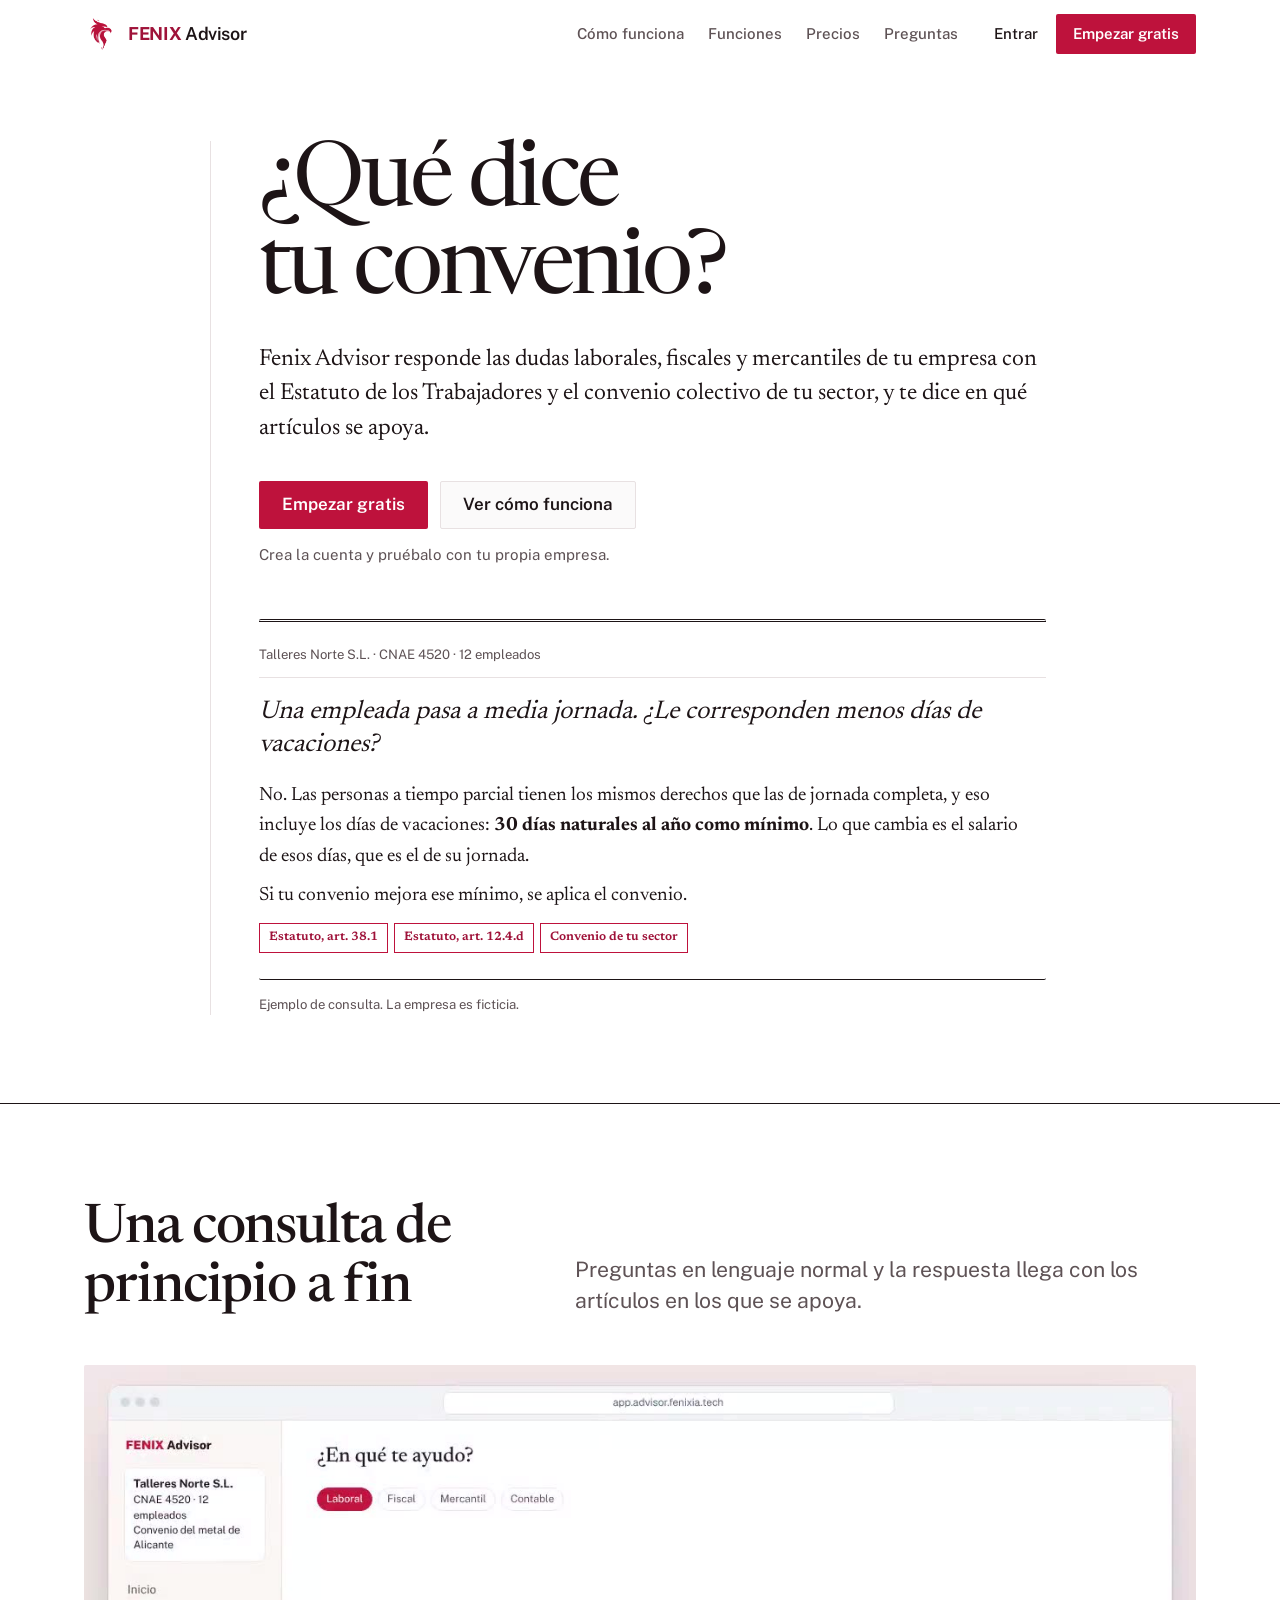
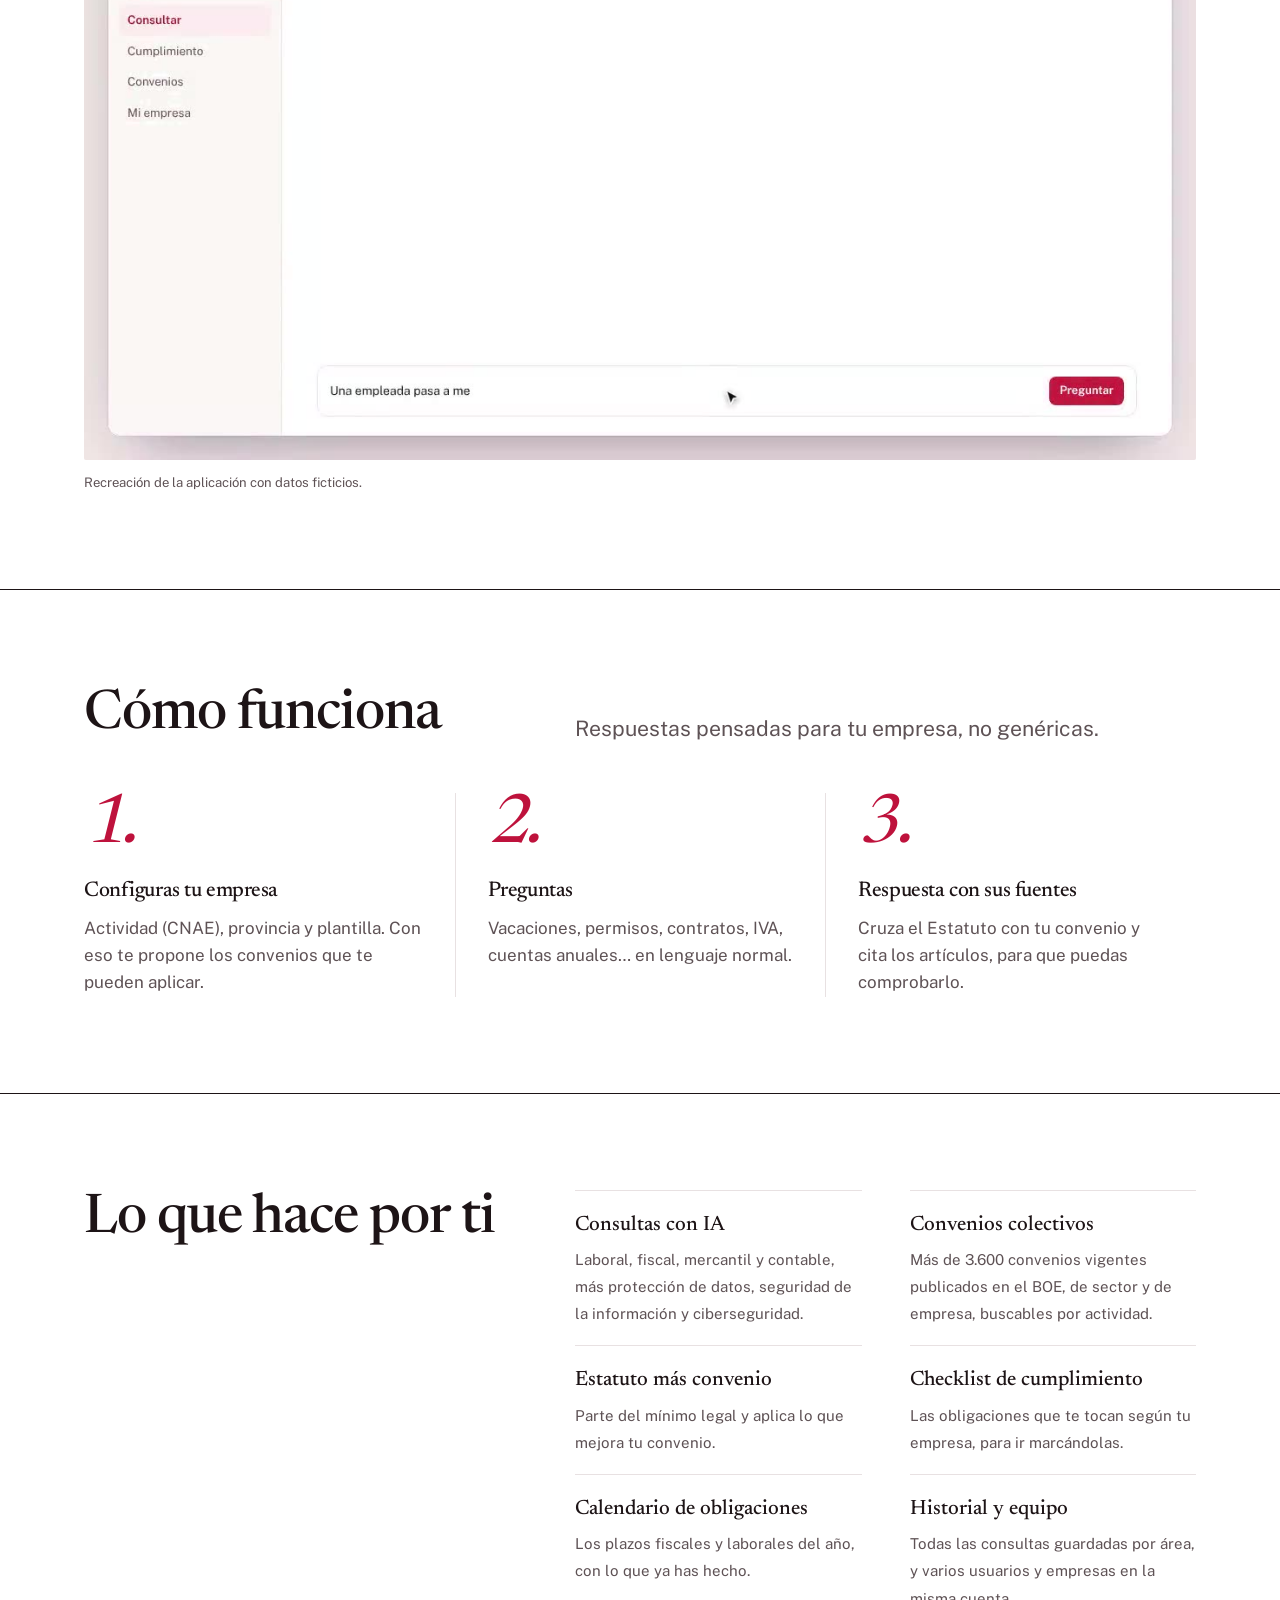
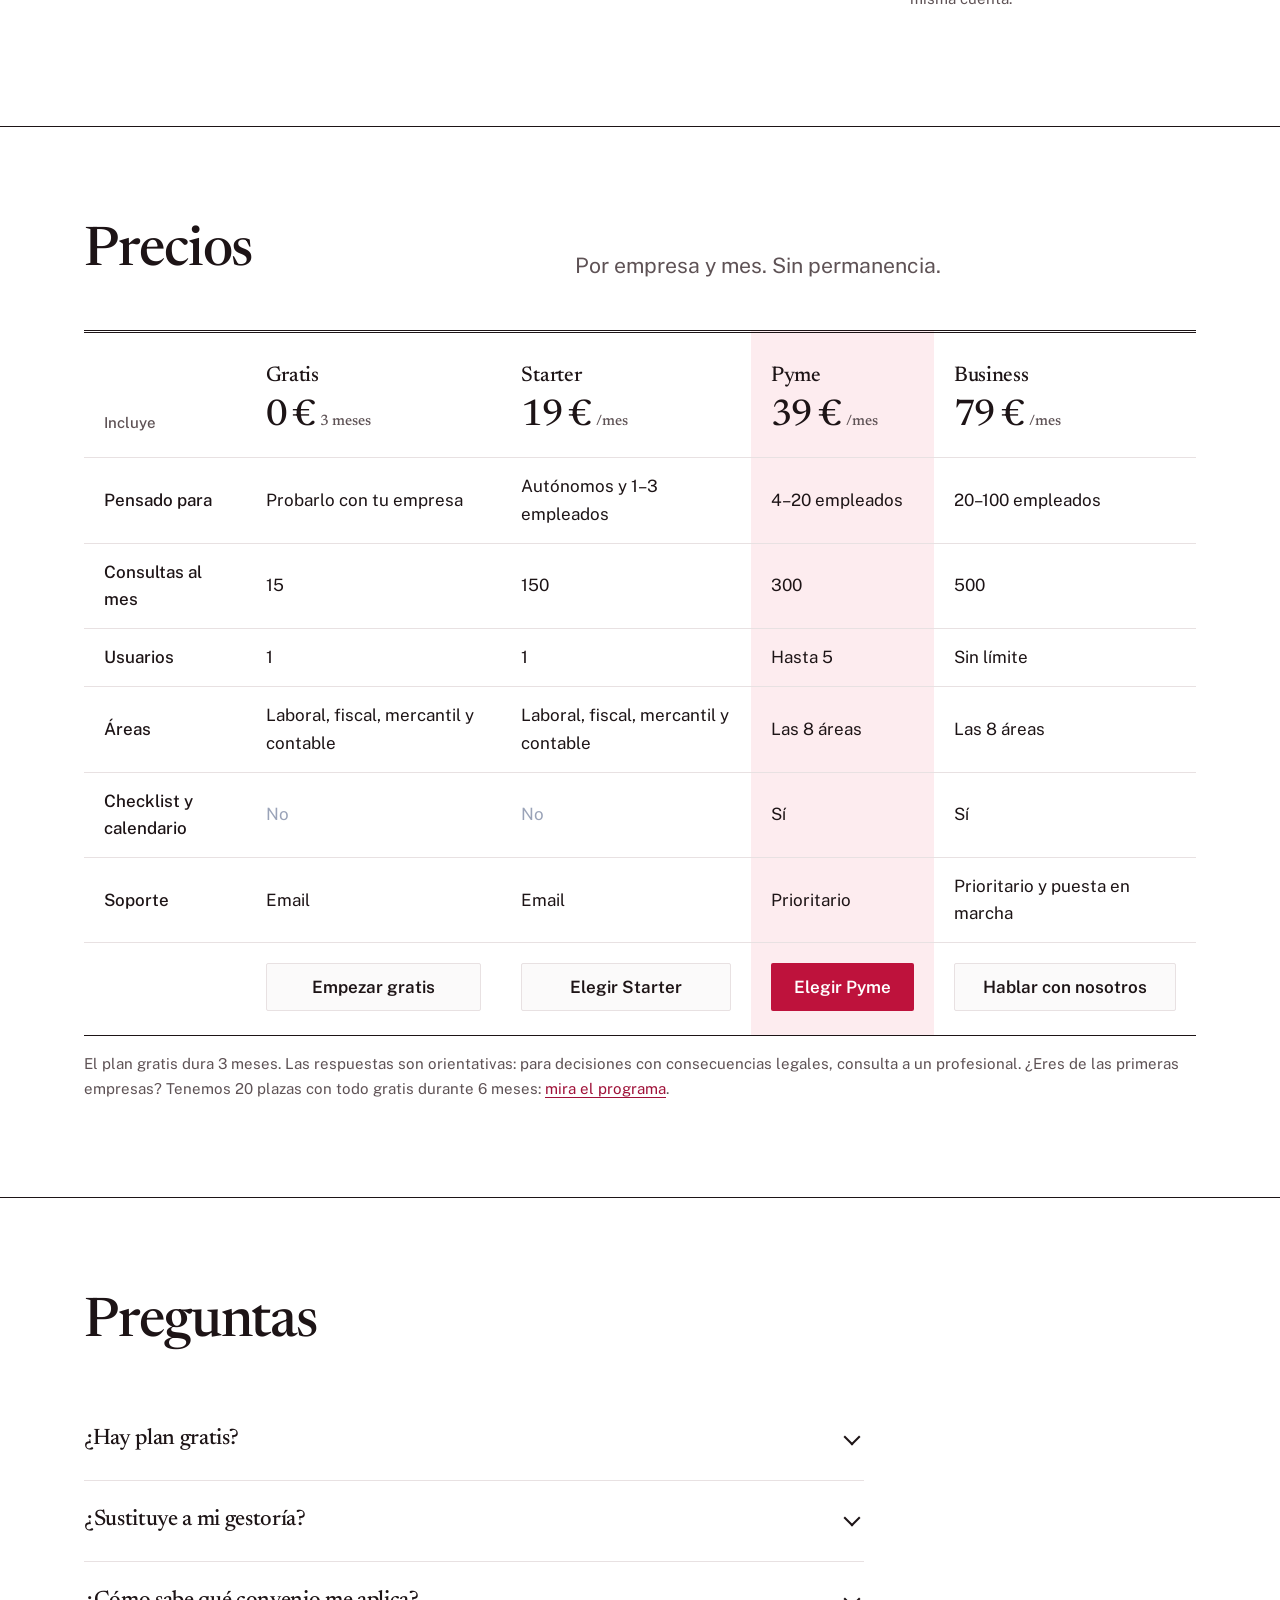
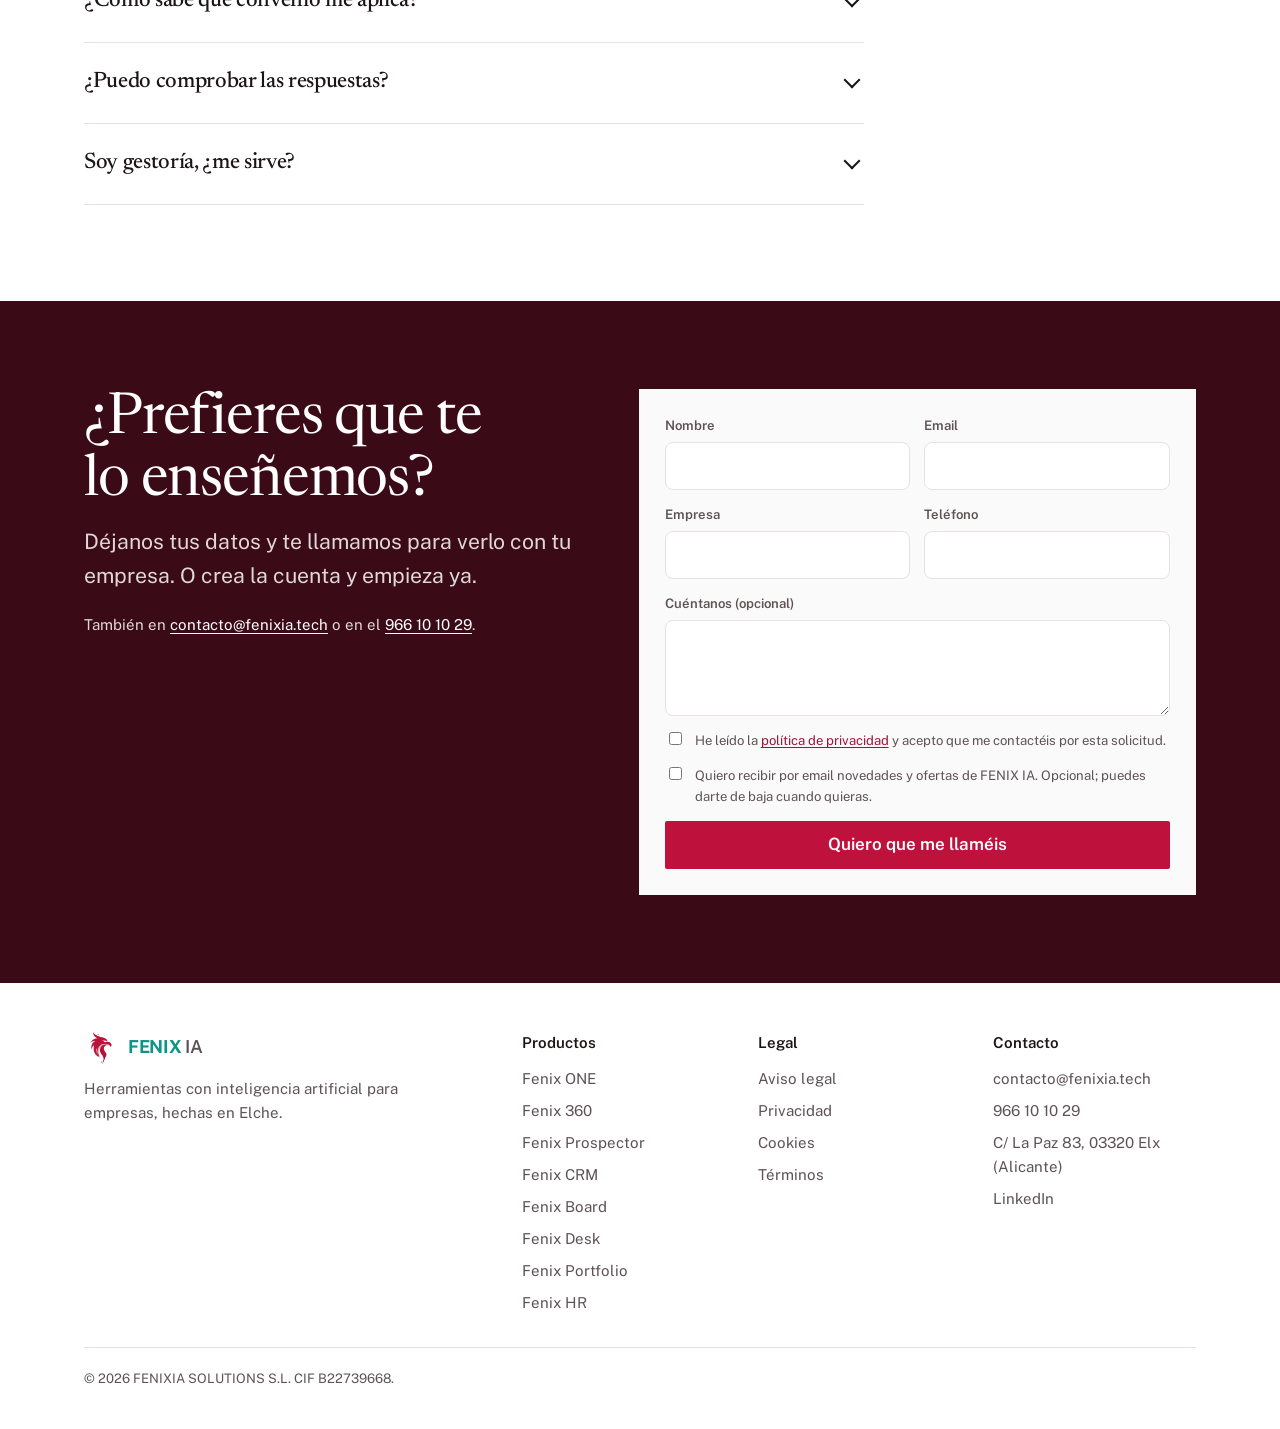
==== commit ff296ce4: "Legales comunes con marca de origen, consentimiento comercial y formularios al CRM Los enlaces legal" ====
--- a/index.html
+++ b/index.html
@@ -98,7 +98,7 @@
 </figure>
 </div></section>
 <section class="bloque" id="en-accion"><div class="envoltura"><div class="bloque-cab"><h2>Una consulta de principio a fin</h2><p>Preguntas en lenguaje normal y la respuesta llega con los artículos en los que se apoya.</p></div><figure class="clip"><video src="clip.mp4" poster="clip.jpg" autoplay muted loop playsinline preload="metadata" aria-label="Una consulta de principio a fin"></video><figcaption>Recreación de la aplicación con datos ficticios.</figcaption></figure><script>if (matchMedia('(prefers-reduced-motion: reduce)').matches) document.querySelectorAll('.clip video').forEach(v => { v.removeAttribute('autoplay'); v.pause(); v.controls = true; });</script></div></section><section class="bloque" id="como-funciona"><div class="envoltura"><div class="bloque-cab"><h2>Cómo funciona</h2><p>Respuestas pensadas para tu empresa, no genéricas.</p></div><ol class="pasos"><li><h3>Configuras tu empresa</h3><p>Actividad (CNAE), provincia y plantilla. Con eso te propone los convenios que te pueden aplicar.</p></li><li><h3>Preguntas</h3><p>Vacaciones, permisos, contratos, IVA, cuentas anuales… en lenguaje normal.</p></li><li><h3>Respuesta con sus fuentes</h3><p>Cruza el Estatuto con tu convenio y cita los artículos, para que puedas comprobarlo.</p></li></ol></div></section><section class="bloque" id="funciones"><div class="envoltura"><div class="rasgos"><div><h2>Lo que hace por ti</h2></div><ul><li><strong>Consultas con IA</strong><span>Laboral, fiscal, mercantil y contable, más protección de datos, seguridad de la información y ciberseguridad.</span></li><li><strong>Convenios colectivos</strong><span>Más de 3.600 convenios vigentes publicados en el BOE, de sector y de empresa, buscables por actividad.</span></li><li><strong>Estatuto más convenio</strong><span>Parte del mínimo legal y aplica lo que mejora tu convenio.</span></li><li><strong>Checklist de cumplimiento</strong><span>Las obligaciones que te tocan según tu empresa, para ir marcándolas.</span></li><li><strong>Calendario de obligaciones</strong><span>Los plazos fiscales y laborales del año, con lo que ya has hecho.</span></li><li><strong>Historial y equipo</strong><span>Todas las consultas guardadas por área, y varios usuarios y empresas en la misma cuenta.</span></li></ul></div></div></section><section class="bloque" id="precios"><div class="envoltura"><div class="bloque-cab"><h2>Precios</h2><p>Por empresa y mes. Sin permanencia.</p></div><div class="precios-desplazable"><table class="precios-tabla"><thead><tr><th scope="col">Incluye</th><th scope="col"><span class="plan">Gratis</span><span class="precio">0 € <small>3 meses</small></span></th><th scope="col"><span class="plan">Starter</span><span class="precio">19 € <small>/mes</small></span></th><th scope="col" class="destacado"><span class="plan">Pyme</span><span class="precio">39 € <small>/mes</small></span></th><th scope="col"><span class="plan">Business</span><span class="precio">79 € <small>/mes</small></span></th></tr></thead><tbody><tr><th scope="row">Pensado para</th><td>Probarlo con tu empresa</td><td>Autónomos y 1–3 empleados</td><td class="destacado">4–20 empleados</td><td>20–100 empleados</td></tr><tr><th scope="row">Consultas al mes</th><td>15</td><td>150</td><td class="destacado">300</td><td>500</td></tr><tr><th scope="row">Usuarios</th><td>1</td><td>1</td><td class="destacado">Hasta 5</td><td>Sin límite</td></tr><tr><th scope="row">Áreas</th><td>Laboral, fiscal, mercantil y contable</td><td>Laboral, fiscal, mercantil y contable</td><td class="destacado">Las 8 áreas</td><td>Las 8 áreas</td></tr><tr><th scope="row">Checklist y calendario</th><td class="no">No</td><td class="no">No</td><td class="destacado">Sí</td><td>Sí</td></tr><tr><th scope="row">Soporte</th><td>Email</td><td>Email</td><td class="destacado">Prioritario</td><td>Prioritario y puesta en marcha</td></tr></tbody><tfoot><tr><td></td><td><a class="boton boton-secundario" href="https://app.advisor.fenixia.tech/register">Empezar gratis</a></td><td><a class="boton boton-secundario" href="https://app.advisor.fenixia.tech/register">Elegir Starter</a></td><td class="destacado"><a class="boton boton-principal" href="https://app.advisor.fenixia.tech/register">Elegir Pyme</a></td><td><a class="boton boton-secundario" href="#contacto">Hablar con nosotros</a></td></tr></tfoot></table></div><p class="precios-pie">El plan gratis dura 3 meses. Las respuestas son orientativas: para decisiones con consecuencias legales, consulta a un profesional. ¿Eres de las primeras empresas? Tenemos 20 plazas con todo gratis durante 6 meses: <a href="https://fenixia.tech/primeras-empresas/">mira el programa</a>.</p></div></section><section class="bloque" id="preguntas"><div class="envoltura"><div class="bloque-cab"><h2>Preguntas</h2></div><div class="preguntas"><details><summary>¿Hay plan gratis?</summary><p>Sí: 3 meses con 1 usuario y 15 consultas al mes. Después eliges Starter, Pyme o Business.</p></details><details><summary>¿Sustituye a mi gestoría?</summary><p>No. Resuelve las dudas del día a día al momento y te ayuda a llegar a la gestoría con la pregunta clara. Las decisiones importantes, con un profesional.</p></details><details><summary>¿Cómo sabe qué convenio me aplica?</summary><p>Por la actividad de tu empresa te propone los convenios de tu sector y, si lo tienes, el de tu propia empresa. Tú eliges el que aplica.</p></details><details><summary>¿Puedo comprobar las respuestas?</summary><p>Sí. Cada respuesta indica los artículos del Estatuto o del convenio en los que se apoya.</p></details><details><summary>Soy gestoría, ¿me sirve?</summary><p>Sí. Puedes dar de alta varias empresas y consultar cada una con su convenio.</p></details></div></div></section>
-<section class="final con-formulario" id="contacto"><div class="envoltura"><div><h2>¿Prefieres que te lo enseñemos?</h2><p>Déjanos tus datos y te llamamos para verlo con tu empresa. O crea la cuenta y empieza ya.</p><p class="otra-via">También en <a href="mailto:contacto@fenixia.tech">contacto@fenixia.tech</a> o en el <a href="tel:+34966101029">966 10 10 29</a>.</p></div><div><form class="formulario" id="form-contacto" novalidate><label>Nombre<input name="nombre" autocomplete="name" required></label><label>Email<input name="email" type="email" autocomplete="email" required></label><label>Empresa<input name="empresa" autocomplete="organization"></label><label>Teléfono<input name="telefono" type="tel" autocomplete="tel"></label><input class="trampa" name="website" tabindex="-1" autocomplete="off" aria-hidden="true"><label class="casilla ancho"><input type="checkbox" name="privacidad" required> <span>He leído la <a href="https://fenixia.tech/privacidad/" target="_blank" rel="noopener">política de privacidad</a> y acepto que me contactéis.</span></label><p class="form-aviso error" id="form-error" role="alert" hidden></p><button class="boton" type="submit">Quiero que me llaméis</button></form><div class="form-ok" id="form-ok" role="status" hidden><strong>Recibido.</strong>Te escribimos en menos de 24 horas.</div></div></div></section>
+<section class="final con-formulario" id="contacto"><div class="envoltura"><div><h2>¿Prefieres que te lo enseñemos?</h2><p>Déjanos tus datos y te llamamos para verlo con tu empresa. O crea la cuenta y empieza ya.</p><p class="otra-via">También en <a href="mailto:contacto@fenixia.tech">contacto@fenixia.tech</a> o en el <a href="tel:+34966101029">966 10 10 29</a>.</p></div><div><form class="formulario" id="form-contacto" novalidate><label>Nombre<input name="nombre" autocomplete="name" required></label><label>Email<input name="email" type="email" autocomplete="email" required></label><label>Empresa<input name="empresa" autocomplete="organization"></label><label>Teléfono<input name="telefono" type="tel" autocomplete="tel"></label><label class="ancho">Cuéntanos (opcional)<textarea name="mensaje" maxlength="1500"></textarea></label><input class="trampa" name="website" tabindex="-1" autocomplete="off" aria-hidden="true"><label class="casilla ancho"><input type="checkbox" name="privacidad" required> <span>He leído la <a href="https://fenixia.tech/privacidad/?desde=advisor" target="_blank" rel="noopener">política de privacidad</a> y acepto que me contactéis por esta solicitud.</span></label><label class="casilla ancho"><input type="checkbox" name="comerciales"> <span>Quiero recibir por email novedades y ofertas de FENIX IA. Opcional; puedes darte de baja cuando quieras.</span></label><p class="form-aviso error" id="form-error" role="alert" hidden></p><button class="boton" type="submit">Quiero que me llaméis</button></form><div class="form-ok" id="form-ok" role="status" hidden><strong>Recibido.</strong>Te escribimos en menos de 24 horas.</div></div></div></section>
 </main>
 <footer class="pie"><div class="envoltura">
   <div>
@@ -107,10 +107,10 @@
   </div>
   <div><h4>Productos</h4><ul><li><a href="https://fenixia.tech/one/">Fenix ONE</a></li><li><a href="https://360.fenixia.tech/">Fenix 360</a></li><li><a href="https://prospector.fenixia.tech/">Fenix Prospector</a></li><li><a href="https://fenixia.tech/crm/">Fenix CRM</a></li><li><a href="https://fenixia.tech/board/">Fenix Board</a></li><li><a href="https://fenixia.tech/desk/">Fenix Desk</a></li><li><a href="https://portfolio.fenixia.tech/">Fenix Portfolio</a></li><li><a href="https://hr.fenixia.tech/">Fenix HR</a></li></ul></div>
   <div><h4>Legal</h4><ul>
-    <li><a href="https://fenixia.tech/aviso-legal/">Aviso legal</a></li>
-    <li><a href="https://fenixia.tech/privacidad/">Privacidad</a></li>
-    <li><a href="https://fenixia.tech/cookies/">Cookies</a></li>
-    <li><a href="https://fenixia.tech/terminos/">Términos</a></li>
+    <li><a href="https://fenixia.tech/aviso-legal/?desde=advisor">Aviso legal</a></li>
+    <li><a href="https://fenixia.tech/privacidad/?desde=advisor">Privacidad</a></li>
+    <li><a href="https://fenixia.tech/cookies/?desde=advisor">Cookies</a></li>
+    <li><a href="https://fenixia.tech/terminos/?desde=advisor">Términos</a></li>
   </ul></div>
   <div><h4>Contacto</h4><ul>
     <li><a href="mailto:contacto@fenixia.tech">contacto@fenixia.tech</a></li>
@@ -131,14 +131,14 @@
     if (fc.website.value) return;
     const err = document.getElementById('form-error');
     const v = (n) => (fc[n] ? fc[n].value.trim() : '');
-    const d = { nombre: v('nombre'), email: v('email'), empresa: v('empresa'), telefono: v('telefono'), interes: v('interes'), mensaje: v('mensaje') };
+    const d = { nombre: v('nombre'), email: v('email'), empresa: v('empresa'), telefono: v('telefono'), interes: v('interes'), mensaje: v('mensaje'), comerciales: !!(fc.comerciales && fc.comerciales.checked), cuando: new Date().toISOString() };
     if (!d.nombre || !/^[^@\s]+@[^@\s]+\.[^@\s]+$/.test(d.email) || !fc.privacidad.checked) {
       err.textContent = 'Indica tu nombre, un email válido y acepta la política de privacidad.'; err.hidden = false; return;
     }
     const b = fc.querySelector('button[type=submit]'); const t = b.textContent;
     b.disabled = true; b.textContent = 'Enviando…'; err.hidden = true;
     try {
-      const r = await fetch("https://app.advisor.fenixia.tech/api/contact", { method: 'POST', headers: { 'Content-Type': 'application/json', Accept: 'application/json' }, body: JSON.stringify({name: d.nombre, email: d.email, phone: d.telefono, company: d.empresa, source: "advisor"}) });
+      const r = await fetch("https://crm.fenixia.tech/api/public/leads", { method: 'POST', headers: { 'Content-Type': 'application/json', Accept: 'application/json' }, body: JSON.stringify({token: "sj0C1rn7OGz7X0kOUZzPsGsQWyan2gUr0nR6RGW7OMlMhhhG", nombre: d.nombre, email: d.email, empresa: d.empresa, telefono: d.telefono, mensaje: ('' + [d.interes && ('Interés: ' + d.interes), d.telefono && ('Teléfono: ' + d.telefono), d.mensaje, 'Comunicaciones comerciales: ' + (d.comerciales ? 'sí, aceptadas el ' + d.cuando + ' en ' + location.host + location.pathname : 'no')].filter(Boolean).join('\n')).slice(0, 2000), origen: "advisor.fenixia.tech"}) });
       if (!r.ok) throw new Error('HTTP ' + r.status);
       fc.hidden = true; document.getElementById('form-ok').hidden = false;
       if (window.umami) window.umami.track('lead_enviado', { interes: d.interes || '' });
